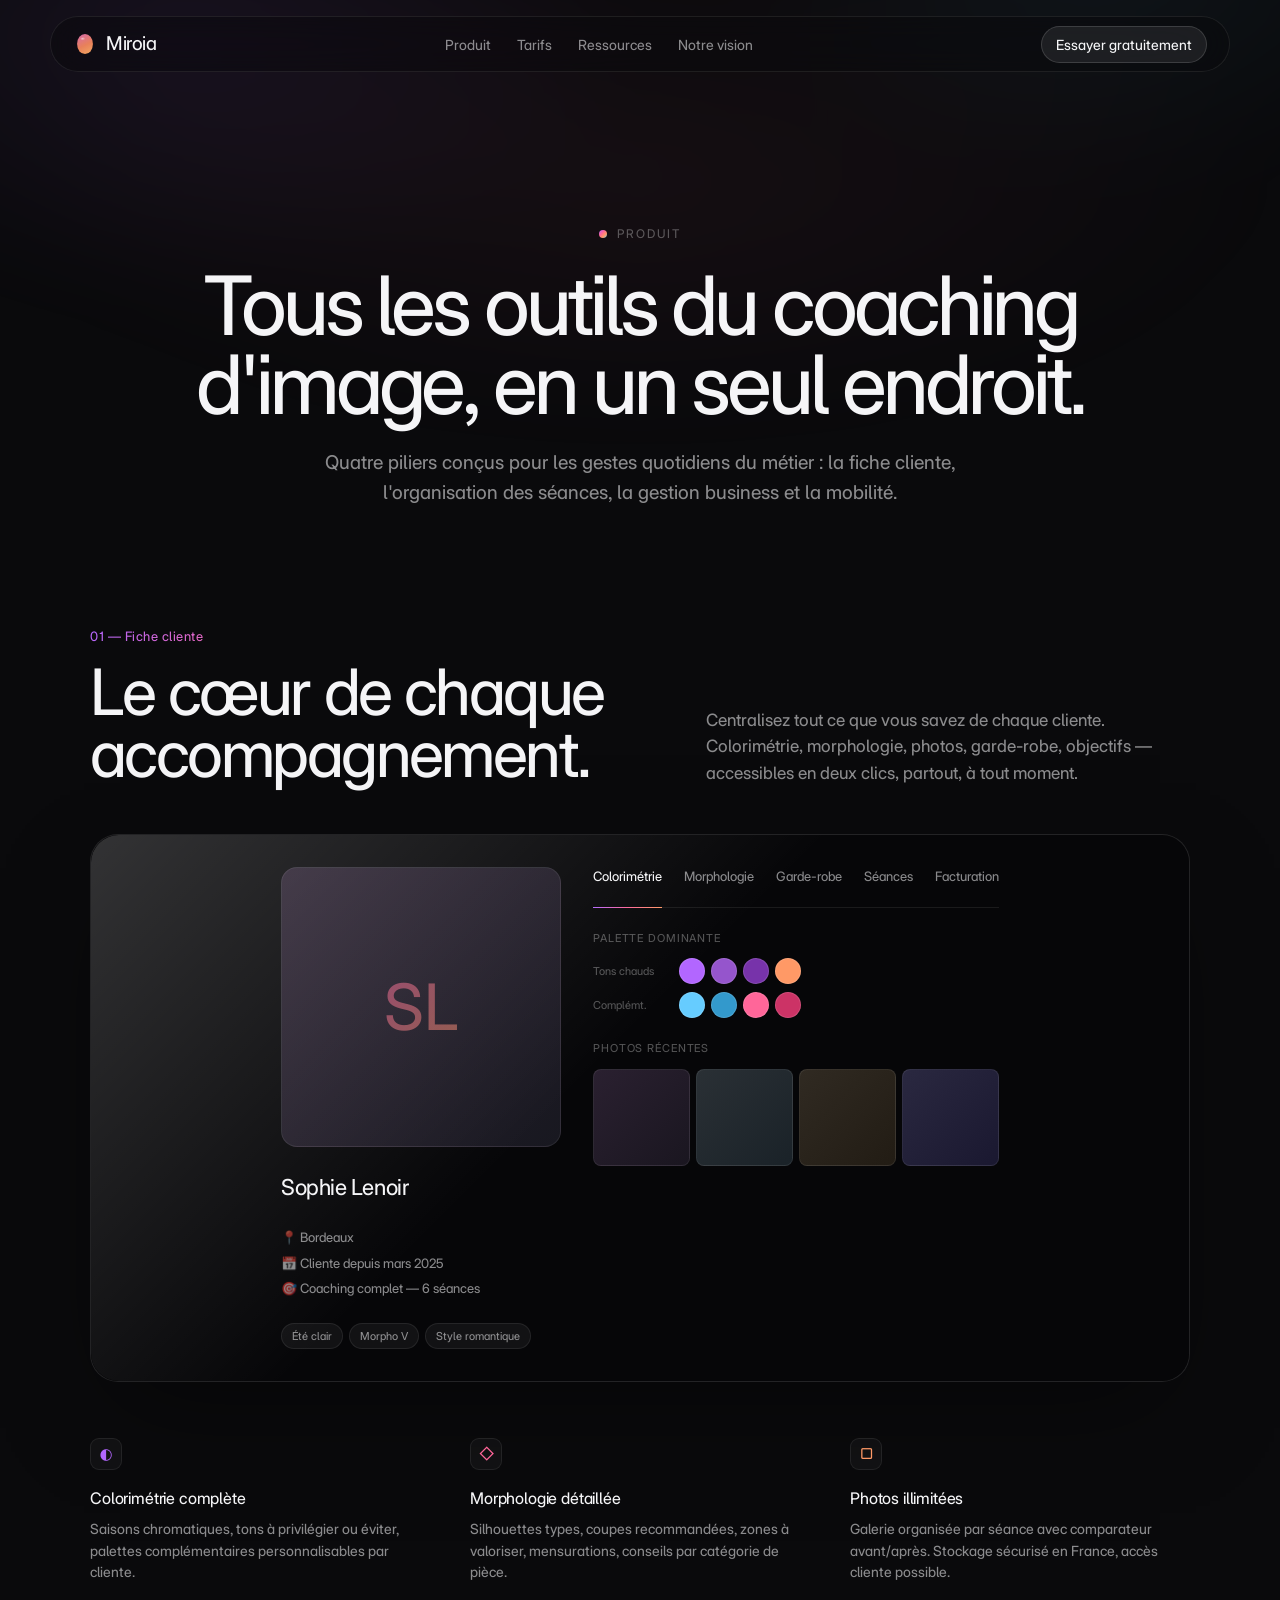
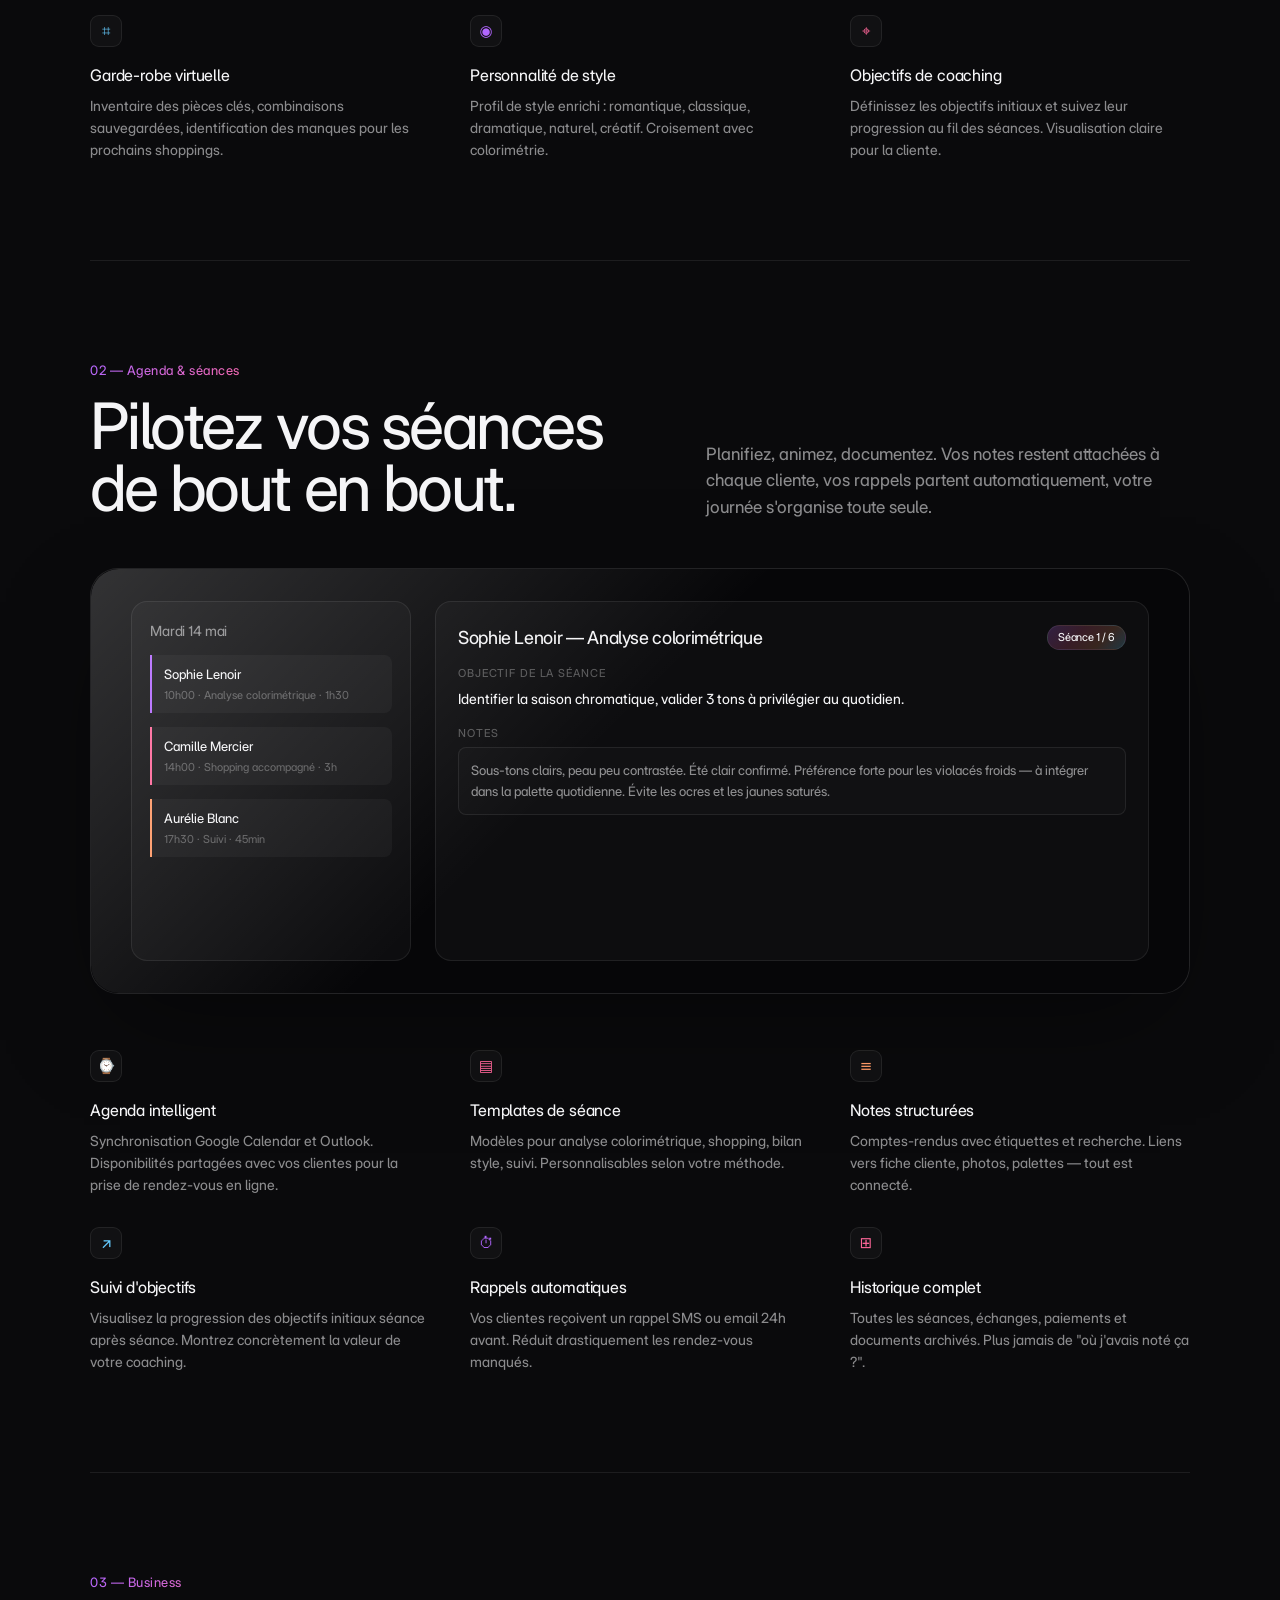
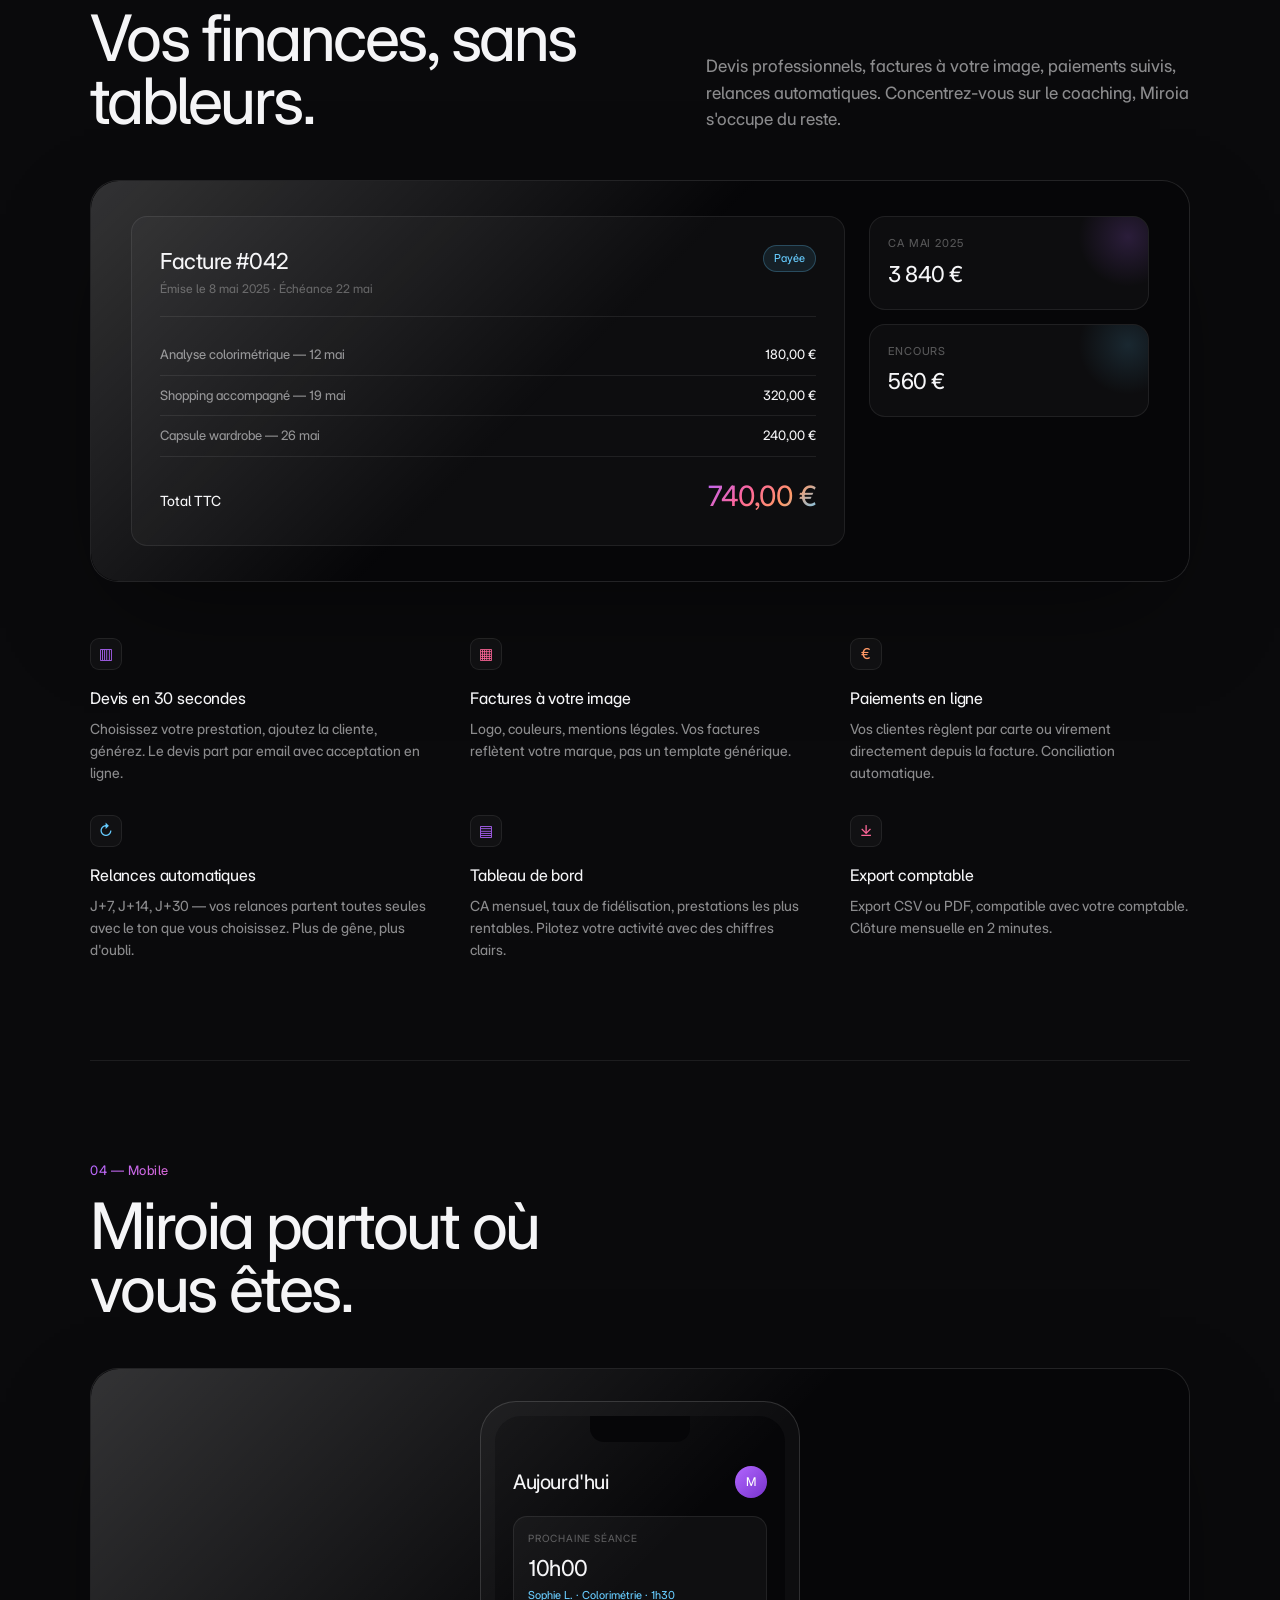
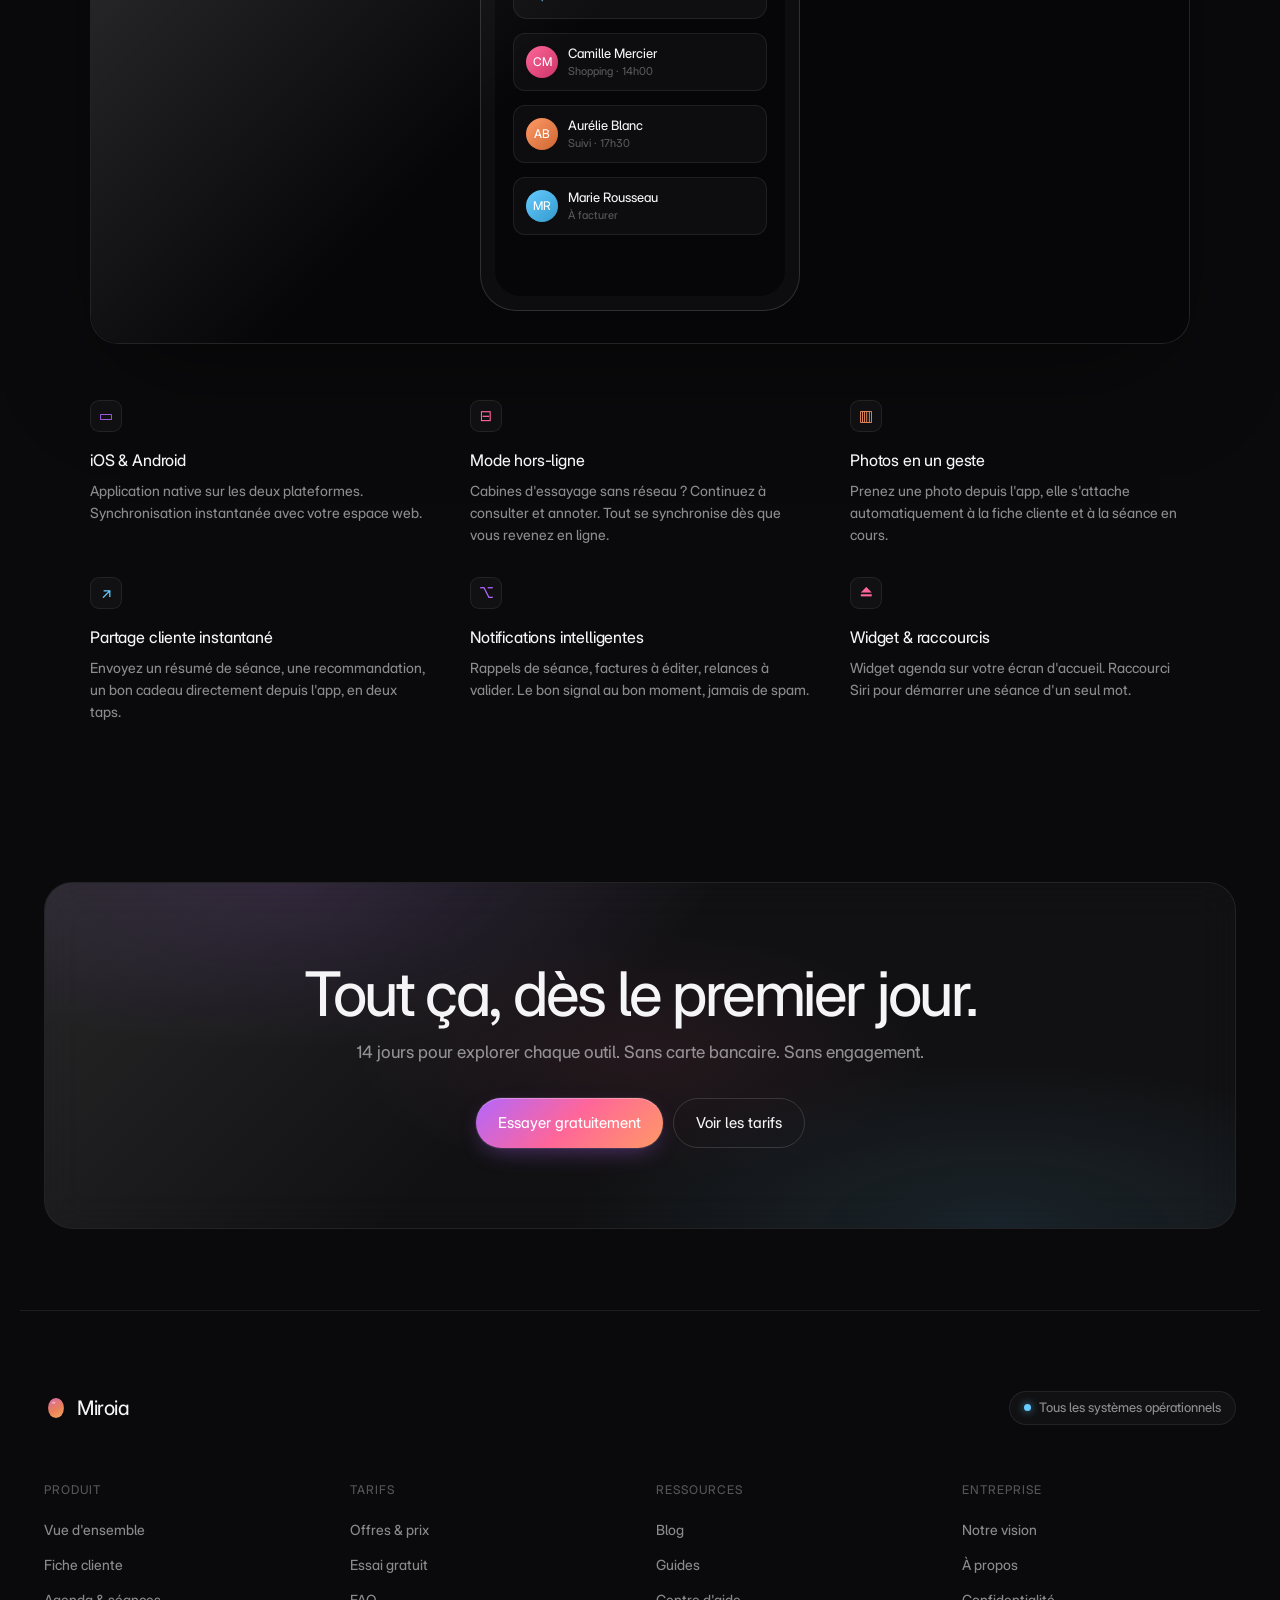
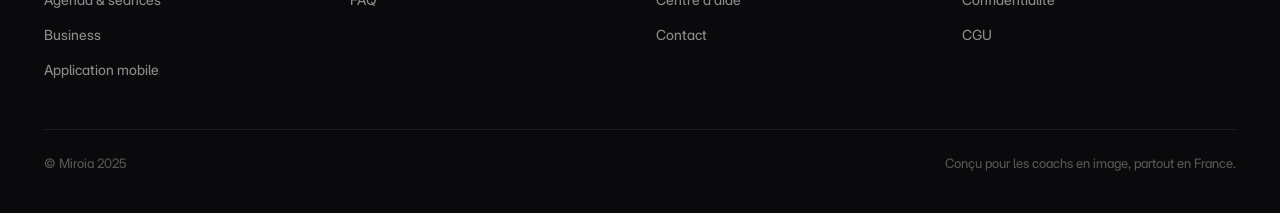
==== produit.html @ 301aaf07 "Add files via upload" ====
<!DOCTYPE html>
<html lang="fr">
<head>
  <meta charset="UTF-8" />
  <link rel="icon" type="image/svg+xml" href="favicon.svg">
  <link rel="apple-touch-icon" href="favicon.svg">
  <meta name="viewport" content="width=device-width, initial-scale=1.0" />
  <title>Produit — Miroia</title>
  <meta name="description" content="Tous les outils du coaching d'image, en un seul endroit. Fiches clientes, agenda, facturation, application mobile : la suite complète Miroia." />
  <link rel="preconnect" href="https://fonts.googleapis.com">
  <link rel="preconnect" href="https://fonts.gstatic.com" crossorigin>
  <link rel="stylesheet" href="https://rsms.me/inter/inter.css">
  <link href="https://fonts.googleapis.com/css2?family=Inter:ital,opsz,wght@0,14..32,400..700;1,14..32,400..600&display=swap" rel="stylesheet">
  <link rel="stylesheet" href="styles.css" />
</head>
<body>

  <!-- ============ NAVIGATION ============ -->
  <nav class="nav">
    <div class="nav__wrapper">
  <a class="nav__logo" href="/" aria-label="Miroia">
    <div class="miroia-icon">
      <svg viewBox="0 0 100 100" xmlns="http://www.w3.org/2000/svg" aria-hidden="true">
        <defs>
          <linearGradient id="miroia-g" x1="30%" y1="0%" x2="70%" y2="100%">
            <stop offset="0%" stop-color="#D96EA0"/>
            <stop offset="55%" stop-color="#E8805A"/>
            <stop offset="100%" stop-color="#F0A060"/>
          </linearGradient>
          <radialGradient id="miroia-gloss" cx="40%" cy="28%" r="38%">
            <stop offset="0%" stop-color="rgba(255,255,255,0.55)"/>
            <stop offset="100%" stop-color="rgba(255,255,255,0)"/>
          </radialGradient>
        </defs>
        <ellipse cx="50" cy="50" rx="33" ry="42" fill="url(#miroia-g)"/>
        <ellipse cx="43" cy="32" rx="14" ry="10" fill="url(#miroia-gloss)"/>
      </svg>
    </div>

  Miroia
  </a>
      <div class="nav__links">
        <a href="produit.html">Produit</a>
        <a href="tarifs.html">Tarifs</a>
        <a href="ressources.html">Ressources</a>
        <a href="index.html#manifest">Notre vision</a>
      </div>
      <a class="nav__cta" href="#cta">Essayer gratuitement</a>
      <button class="nav__burger" aria-label="Ouvrir le menu" aria-expanded="false">
        <span></span><span></span><span></span>
      </button>
    </div>
  </nav>

  <!-- Mobile nav overlay -->
  <div class="nav__mobile" aria-hidden="true">
    <a class="nav__mobile__link" href="produit.html">Produit</a>
    <a class="nav__mobile__link" href="tarifs.html">Tarifs</a>
    <a class="nav__mobile__link" href="ressources.html">Ressources</a>
    <a class="nav__mobile__link" href="index.html#manifest">Notre vision</a>
    <div class="nav__mobile__sep"></div>
    <a class="nav__mobile__cta btn btn--prism" href="#cta">Essayer gratuitement</a>
  </div>

  <div class="page">

    <!-- ============ PAGE HERO ============ -->
    <header class="page-hero">
      <div class="page-hero__eyebrow">Produit</div>
      <h1 class="page-hero__title" data-reveal-words>Tous les outils du coaching d'image, <em>en un seul endroit</em>.</h1>
      <p class="page-hero__sub" data-reveal>
        Quatre piliers conçus pour les gestes quotidiens du métier : la fiche cliente, l'organisation des séances, la gestion business et la mobilité.
      </p>
    </header>

    <!-- ============ PRODUCT SECTIONS ============ -->
    <section class="product">

      <!-- 1. Fiche cliente -->
      <article class="product-section" id="fiche">
        <header class="product-section__head">
          <div>
            <span class="product-section__eyebrow">01 — Fiche cliente</span>
            <h2 class="product-section__title" data-reveal-words>Le cœur de chaque accompagnement.</h2>
          </div>
          <p class="product-section__sub" data-reveal>
            Centralisez tout ce que vous savez de chaque cliente. Colorimétrie, morphologie, photos, garde-robe, objectifs — accessibles en deux clics, partout, à tout moment.
          </p>
        </header>

        <div class="product-section__visual" data-reveal="scale">
          <div class="product-section__visual-inner">
            <div class="spotlight__panel" style="padding:0;background:transparent;min-height:auto;width:100%;">
              <div class="fc-aside">
                <div class="fc-photo"></div>
                <div class="fc-name">Sophie Lenoir</div>
                <div class="fc-meta">
                  <span>📍 Bordeaux</span>
                  <span>📅 Cliente depuis mars 2025</span>
                  <span>🎯 Coaching complet — 6 séances</span>
                </div>
                <div class="fc-tags">
                  <span class="fc-tag">Été clair</span>
                  <span class="fc-tag">Morpho V</span>
                  <span class="fc-tag">Style romantique</span>
                </div>
              </div>
              <div class="fc-main">
                <div class="fc-tabs">
                  <span class="fc-tab active">Colorimétrie</span>
                  <span class="fc-tab">Morphologie</span>
                  <span class="fc-tab">Garde-robe</span>
                  <span class="fc-tab">Séances</span>
                  <span class="fc-tab">Facturation</span>
                </div>
                <div class="fc-block">
                  <div class="fc-block-title">Palette dominante</div>
                  <div class="fc-palette-grid">
                    <div class="fc-palette-row">
                      <span class="fc-palette-label">Tons chauds</span>
                      <div class="fc-palette-swatch" style="background:#b266ff;"></div>
                      <div class="fc-palette-swatch" style="background:#9555cc;"></div>
                      <div class="fc-palette-swatch" style="background:#7733aa;"></div>
                      <div class="fc-palette-swatch" style="background:#ff9966;"></div>
                    </div>
                    <div class="fc-palette-row">
                      <span class="fc-palette-label">Complémt.</span>
                      <div class="fc-palette-swatch" style="background:#66ccff;"></div>
                      <div class="fc-palette-swatch" style="background:#3399cc;"></div>
                      <div class="fc-palette-swatch" style="background:#ff6699;"></div>
                      <div class="fc-palette-swatch" style="background:#cc3366;"></div>
                    </div>
                  </div>
                </div>
                <div class="fc-block">
                  <div class="fc-block-title">Photos récentes</div>
                  <div class="fc-photos">
                    <div class="fc-photo-thumb"></div>
                    <div class="fc-photo-thumb"></div>
                    <div class="fc-photo-thumb"></div>
                    <div class="fc-photo-thumb"></div>
                  </div>
                </div>
              </div>
            </div>
          </div>
        </div>

        <div class="product-section__features" data-reveal-children>
          <div class="product-section__feature">
            <div class="product-section__feature-icon violet">◐</div>
            <h6>Colorimétrie complète</h6>
            <p>Saisons chromatiques, tons à privilégier ou éviter, palettes complémentaires personnalisables par cliente.</p>
          </div>
          <div class="product-section__feature">
            <div class="product-section__feature-icon pink">◇</div>
            <h6>Morphologie détaillée</h6>
            <p>Silhouettes types, coupes recommandées, zones à valoriser, mensurations, conseils par catégorie de pièce.</p>
          </div>
          <div class="product-section__feature">
            <div class="product-section__feature-icon peach">▢</div>
            <h6>Photos illimitées</h6>
            <p>Galerie organisée par séance avec comparateur avant/après. Stockage sécurisé en France, accès cliente possible.</p>
          </div>
          <div class="product-section__feature">
            <div class="product-section__feature-icon cyan">⌗</div>
            <h6>Garde-robe virtuelle</h6>
            <p>Inventaire des pièces clés, combinaisons sauvegardées, identification des manques pour les prochains shoppings.</p>
          </div>
          <div class="product-section__feature">
            <div class="product-section__feature-icon violet">◉</div>
            <h6>Personnalité de style</h6>
            <p>Profil de style enrichi : romantique, classique, dramatique, naturel, créatif. Croisement avec colorimétrie.</p>
          </div>
          <div class="product-section__feature">
            <div class="product-section__feature-icon pink">⌖</div>
            <h6>Objectifs de coaching</h6>
            <p>Définissez les objectifs initiaux et suivez leur progression au fil des séances. Visualisation claire pour la cliente.</p>
          </div>
        </div>
      </article>

      <!-- 2. Agenda & séances -->
      <article class="product-section" id="agenda">
        <header class="product-section__head">
          <div>
            <span class="product-section__eyebrow">02 — Agenda &amp; séances</span>
            <h2 class="product-section__title" data-reveal-words>Pilotez vos séances de bout en bout.</h2>
          </div>
          <p class="product-section__sub" data-reveal>
            Planifiez, animez, documentez. Vos notes restent attachées à chaque cliente, vos rappels partent automatiquement, votre journée s'organise toute seule.
          </p>
        </header>

        <div class="product-section__visual" data-reveal="scale">
          <div class="product-section__visual-inner">
            <div class="pv-agenda">
              <div class="pv-agenda__sidebar">
                <div class="pv-agenda__day">Mardi 14 mai</div>
                <div class="pv-agenda__event pv-agenda__event--violet">
                  <div class="pv-agenda__event-title">Sophie Lenoir</div>
                  <div class="pv-agenda__event-time">10h00 · Analyse colorimétrique · 1h30</div>
                </div>
                <div class="pv-agenda__event pv-agenda__event--pink">
                  <div class="pv-agenda__event-title">Camille Mercier</div>
                  <div class="pv-agenda__event-time">14h00 · Shopping accompagné · 3h</div>
                </div>
                <div class="pv-agenda__event pv-agenda__event--peach">
                  <div class="pv-agenda__event-title">Aurélie Blanc</div>
                  <div class="pv-agenda__event-time">17h30 · Suivi · 45min</div>
                </div>
              </div>
              <div class="pv-agenda__main">
                <div class="pv-agenda__main-title">
                  Sophie Lenoir — Analyse colorimétrique
                  <span class="pv-agenda__main-pill">Séance 1 / 6</span>
                </div>
                <div class="pv-agenda__objective">
                  <div class="pv-agenda__objective-label">Objectif de la séance</div>
                  <div style="font-size:14px;color:var(--color-text);">Identifier la saison chromatique, valider 3 tons à privilégier au quotidien.</div>
                </div>
                <div class="pv-agenda__objective">
                  <div class="pv-agenda__objective-label">Notes</div>
                  <div class="pv-agenda__notes">
                    Sous-tons clairs, peau peu contrastée. Été clair confirmé. Préférence forte pour les violacés froids — à intégrer dans la palette quotidienne. Évite les ocres et les jaunes saturés.
                  </div>
                </div>
              </div>
            </div>
          </div>
        </div>

        <div class="product-section__features" data-reveal-children>
          <div class="product-section__feature">
            <div class="product-section__feature-icon violet">⌚</div>
            <h6>Agenda intelligent</h6>
            <p>Synchronisation Google Calendar et Outlook. Disponibilités partagées avec vos clientes pour la prise de rendez-vous en ligne.</p>
          </div>
          <div class="product-section__feature">
            <div class="product-section__feature-icon pink">▤</div>
            <h6>Templates de séance</h6>
            <p>Modèles pour analyse colorimétrique, shopping, bilan style, suivi. Personnalisables selon votre méthode.</p>
          </div>
          <div class="product-section__feature">
            <div class="product-section__feature-icon peach">≡</div>
            <h6>Notes structurées</h6>
            <p>Comptes-rendus avec étiquettes et recherche. Liens vers fiche cliente, photos, palettes — tout est connecté.</p>
          </div>
          <div class="product-section__feature">
            <div class="product-section__feature-icon cyan">↗</div>
            <h6>Suivi d'objectifs</h6>
            <p>Visualisez la progression des objectifs initiaux séance après séance. Montrez concrètement la valeur de votre coaching.</p>
          </div>
          <div class="product-section__feature">
            <div class="product-section__feature-icon violet">⏱</div>
            <h6>Rappels automatiques</h6>
            <p>Vos clientes reçoivent un rappel SMS ou email 24h avant. Réduit drastiquement les rendez-vous manqués.</p>
          </div>
          <div class="product-section__feature">
            <div class="product-section__feature-icon pink">⊞</div>
            <h6>Historique complet</h6>
            <p>Toutes les séances, échanges, paiements et documents archivés. Plus jamais de "où j'avais noté ça ?".</p>
          </div>
        </div>
      </article>

      <!-- 3. Business -->
      <article class="product-section" id="business">
        <header class="product-section__head">
          <div>
            <span class="product-section__eyebrow">03 — Business</span>
            <h2 class="product-section__title" data-reveal-words>Vos finances, sans tableurs.</h2>
          </div>
          <p class="product-section__sub" data-reveal>
            Devis professionnels, factures à votre image, paiements suivis, relances automatiques. Concentrez-vous sur le coaching, Miroia s'occupe du reste.
          </p>
        </header>

        <div class="product-section__visual" data-reveal="scale">
          <div class="product-section__visual-inner">
            <div class="pv-invoice">
              <div class="pv-invoice__main">
                <div class="pv-invoice__head">
                  <div>
                    <div class="pv-invoice__num">Facture #042</div>
                    <div class="pv-invoice__date">Émise le 8 mai 2025 · Échéance 22 mai</div>
                  </div>
                  <span class="pv-invoice__pill">Payée</span>
                </div>
                <div class="pv-invoice__row">
                  <span>Analyse colorimétrique — 12 mai</span>
                  <span>180,00 €</span>
                </div>
                <div class="pv-invoice__row">
                  <span>Shopping accompagné — 19 mai</span>
                  <span>320,00 €</span>
                </div>
                <div class="pv-invoice__row">
                  <span>Capsule wardrobe — 26 mai</span>
                  <span>240,00 €</span>
                </div>
                <div class="pv-invoice__total">
                  <span class="pv-invoice__total-label">Total TTC</span>
                  <span class="pv-invoice__total-amount">740,00 €</span>
                </div>
              </div>
              <div class="pv-invoice__side">
                <div class="pv-invoice__metric">
                  <div class="pv-invoice__metric-label">CA mai 2025</div>
                  <div class="pv-invoice__metric-value">3 840 €</div>
                </div>
                <div class="pv-invoice__metric">
                  <div class="pv-invoice__metric-label">Encours</div>
                  <div class="pv-invoice__metric-value">560 €</div>
                </div>
              </div>
            </div>
          </div>
        </div>

        <div class="product-section__features" data-reveal-children>
          <div class="product-section__feature">
            <div class="product-section__feature-icon violet">▥</div>
            <h6>Devis en 30 secondes</h6>
            <p>Choisissez votre prestation, ajoutez la cliente, générez. Le devis part par email avec acceptation en ligne.</p>
          </div>
          <div class="product-section__feature">
            <div class="product-section__feature-icon pink">▦</div>
            <h6>Factures à votre image</h6>
            <p>Logo, couleurs, mentions légales. Vos factures reflètent votre marque, pas un template générique.</p>
          </div>
          <div class="product-section__feature">
            <div class="product-section__feature-icon peach">€</div>
            <h6>Paiements en ligne</h6>
            <p>Vos clientes règlent par carte ou virement directement depuis la facture. Conciliation automatique.</p>
          </div>
          <div class="product-section__feature">
            <div class="product-section__feature-icon cyan">↻</div>
            <h6>Relances automatiques</h6>
            <p>J+7, J+14, J+30 — vos relances partent toutes seules avec le ton que vous choisissez. Plus de gêne, plus d'oubli.</p>
          </div>
          <div class="product-section__feature">
            <div class="product-section__feature-icon violet">▤</div>
            <h6>Tableau de bord</h6>
            <p>CA mensuel, taux de fidélisation, prestations les plus rentables. Pilotez votre activité avec des chiffres clairs.</p>
          </div>
          <div class="product-section__feature">
            <div class="product-section__feature-icon pink">⤓</div>
            <h6>Export comptable</h6>
            <p>Export CSV ou PDF, compatible avec votre comptable. Clôture mensuelle en 2 minutes.</p>
          </div>
        </div>
      </article>

      <!-- 4. Mobile & communication -->
      <article class="product-section" id="mobile">
        <header class="product-section__head">
          <div>
            <span class="product-section__eyebrow">04 — Mobile</span>
            <h2 class="product-section__title" data-reveal-words>Miroia partout où vous êtes.</h2>
          </div>
          <p class="product-section__sub" data-reveal>
            Pendant un shopping, dans le métro, chez une cliente. L'application iOS et Android vous donne accès à tout, en lecture comme en écriture, hors-ligne quand il faut.
          </p>
        </header>

        <div class="product-section__visual" data-reveal="scale">
          <div class="product-section__visual-inner">
            <div class="pv-mobile">
              <div class="pv-mobile__notch"></div>
              <div class="pv-mobile__screen">
                <div class="pv-mobile__header">
                  <div class="pv-mobile__title">Aujourd'hui</div>
                  <div class="pv-mobile__avatar">M</div>
                </div>
                <div class="pv-mobile__card">
                  <div class="pv-mobile__card-label">Prochaine séance</div>
                  <div class="pv-mobile__card-value">10h00</div>
                  <div class="pv-mobile__card-sub">Sophie L. · Colorimétrie · 1h30</div>
                </div>
                <div class="pv-mobile__row">
                  <div class="pv-mobile__row-avatar" style="background:linear-gradient(135deg,#ff6699,#cc3366);">CM</div>
                  <div class="pv-mobile__row-info">
                    <div class="pv-mobile__row-name">Camille Mercier</div>
                    <div class="pv-mobile__row-meta">Shopping · 14h00</div>
                  </div>
                </div>
                <div class="pv-mobile__row">
                  <div class="pv-mobile__row-avatar" style="background:linear-gradient(135deg,#ff9966,#cc6633);">AB</div>
                  <div class="pv-mobile__row-info">
                    <div class="pv-mobile__row-name">Aurélie Blanc</div>
                    <div class="pv-mobile__row-meta">Suivi · 17h30</div>
                  </div>
                </div>
                <div class="pv-mobile__row">
                  <div class="pv-mobile__row-avatar" style="background:linear-gradient(135deg,#66ccff,#3399cc);">MR</div>
                  <div class="pv-mobile__row-info">
                    <div class="pv-mobile__row-name">Marie Rousseau</div>
                    <div class="pv-mobile__row-meta">À facturer</div>
                  </div>
                </div>
              </div>
            </div>
          </div>
        </div>

        <div class="product-section__features" data-reveal-children>
          <div class="product-section__feature">
            <div class="product-section__feature-icon violet">▭</div>
            <h6>iOS &amp; Android</h6>
            <p>Application native sur les deux plateformes. Synchronisation instantanée avec votre espace web.</p>
          </div>
          <div class="product-section__feature">
            <div class="product-section__feature-icon pink">⊟</div>
            <h6>Mode hors-ligne</h6>
            <p>Cabines d'essayage sans réseau ? Continuez à consulter et annoter. Tout se synchronise dès que vous revenez en ligne.</p>
          </div>
          <div class="product-section__feature">
            <div class="product-section__feature-icon peach">▥</div>
            <h6>Photos en un geste</h6>
            <p>Prenez une photo depuis l'app, elle s'attache automatiquement à la fiche cliente et à la séance en cours.</p>
          </div>
          <div class="product-section__feature">
            <div class="product-section__feature-icon cyan">↗</div>
            <h6>Partage cliente instantané</h6>
            <p>Envoyez un résumé de séance, une recommandation, un bon cadeau directement depuis l'app, en deux taps.</p>
          </div>
          <div class="product-section__feature">
            <div class="product-section__feature-icon violet">⌥</div>
            <h6>Notifications intelligentes</h6>
            <p>Rappels de séance, factures à éditer, relances à valider. Le bon signal au bon moment, jamais de spam.</p>
          </div>
          <div class="product-section__feature">
            <div class="product-section__feature-icon pink">⏏</div>
            <h6>Widget &amp; raccourcis</h6>
            <p>Widget agenda sur votre écran d'accueil. Raccourci Siri pour démarrer une séance d'un seul mot.</p>
          </div>
        </div>
      </article>

    </section>

    <!-- ============ CTA ============ -->
    <section class="cta" id="cta" style="margin-top:60px;">
      <div class="cta__inner">
        <h2 class="cta__title" data-reveal-words>Tout ça, dès le premier jour.</h2>
        <p class="cta__sub" data-reveal>14 jours pour explorer chaque outil. Sans carte bancaire. Sans engagement.</p>
        <div class="cta__buttons" data-reveal>
          <a class="btn btn--prism" data-magnetic="0.3" href="#">Essayer gratuitement</a>
          <a class="btn btn--ghost" href="tarifs.html">Voir les tarifs</a>
        </div>
      </div>
    </section>

    <!-- ============ FOOTER ============ -->
    <footer class="footer">
<div class="footer__top">
  <a href="/" class="footer__logo">
    <div class="miroia-icon">          <!-- ← remplace le span -->
      <svg viewBox="0 0 100 100" xmlns="http://www.w3.org/2000/svg" aria-hidden="true">
        <defs>
          <linearGradient id="miroia-g-footer" x1="30%" y1="0%" x2="70%" y2="100%">
            <stop offset="0%" stop-color="#D96EA0"/>
            <stop offset="55%" stop-color="#E8805A"/>
            <stop offset="100%" stop-color="#F0A060"/>
          </linearGradient>
          <radialGradient id="miroia-gloss-footer" cx="40%" cy="28%" r="38%">
            <stop offset="0%" stop-color="rgba(255,255,255,0.55)"/>
            <stop offset="100%" stop-color="rgba(255,255,255,0)"/>
          </radialGradient>
        </defs>
        <ellipse cx="50" cy="50" rx="33" ry="42" fill="url(#miroia-g-footer)"/>
        <ellipse cx="43" cy="32" rx="14" ry="10" fill="url(#miroia-gloss-footer)"/>
      </svg>
    </div>                             <!-- ← fin du remplacement -->
    Miroia
  </a>
  <span class="footer__status">
    <span class="footer__status-dot"></span>
    Tous les systèmes opérationnels
  </span>
</div>

      <div class="footer__cols">
        <div class="footer__col">
          <h4>Produit</h4>
          <ul>
            <li><a href="produit.html">Vue d'ensemble</a></li>
            <li><a href="#fiche">Fiche cliente</a></li>
            <li><a href="#agenda">Agenda &amp; séances</a></li>
            <li><a href="#business">Business</a></li>
            <li><a href="#mobile">Application mobile</a></li>
          </ul>
        </div>
        <div class="footer__col">
          <h4>Tarifs</h4>
          <ul>
            <li><a href="tarifs.html">Offres &amp; prix</a></li>
            <li><a href="#cta">Essai gratuit</a></li>
            <li><a href="tarifs.html#faq">FAQ</a></li>
          </ul>
        </div>
        <div class="footer__col">
          <h4>Ressources</h4>
          <ul>
            <li><a href="ressources.html">Blog</a></li>
            <li><a href="ressources.html">Guides</a></li>
            <li><a href="ressources.html">Centre d'aide</a></li>
            <li><a href="#">Contact</a></li>
          </ul>
        </div>
        <div class="footer__col">
          <h4>Entreprise</h4>
          <ul>
            <li><a href="index.html#manifest">Notre vision</a></li>
            <li><a href="#">À propos</a></li>
            <li><a href="#">Confidentialité</a></li>
            <li><a href="#">CGU</a></li>
          </ul>
        </div>
      </div>

      <div class="footer__bottom">
        <p>© Miroia 2025</p>
        <p>Conçu pour les coachs en image, partout en France.</p>
      </div>
    </footer>

  </div><!-- .page -->


  <script src="animations.js"></script>

  <script>
  // ============ PRODUCT VISUALS — SCALE TO FIT MOBILE ============
  (() => {
    // [el selector inside visual-inner, natural width]
    const TARGETS = [
      ['.spotlight__panel', 700],  // 01 — Fiche cliente
      ['.pv-agenda',        660],  // 02 — Agenda
      ['.pv-invoice',       660],  // 03 — Business / Factures
      // 04 — Mobile (pv-mobile) is already a phone mockup, skip
    ];

    TARGETS.forEach(([sel, naturalW]) => {
      const el = document.querySelector(sel);
      if (!el) return;
      const container = el.closest('.product-section__visual-inner');
      if (!container) return;

      function apply() {
        if (window.innerWidth > 740) {
          el.style.width = ''; el.style.transform = '';
          container.style.height = '';
          return;
        }
        el.style.transform = 'none';
        el.style.width = naturalW + 'px';
        const h = el.offsetHeight;
        const s = container.offsetWidth / naturalW;
        el.style.transformOrigin = 'top left';
        el.style.transform = `scale(${s})`;
        container.style.height = Math.round(h * s) + 'px';
      }

      apply();
      window.addEventListener('resize', apply, { passive: true });
    });
  })();
  </script>
</html>
---- styles.css ----
/* ============================================
   1. TOKENS — Liquid Glass system
   ============================================ */
:root {
  /* Surfaces */
  --color-bg: #0a0a0c;
  --color-bg-deep: #060608;
  --color-surface: rgba(255, 255, 255, 0.03);
  --color-surface-raised: rgba(255, 255, 255, 0.06);
  --color-surface-strong: rgba(255, 255, 255, 0.09);
  --color-text: #f5f5f7;
  --color-text-muted: rgba(245, 245, 247, 0.55);
  --color-text-subtle: rgba(245, 245, 247, 0.32);
  --color-border: rgba(255, 255, 255, 0.08);
  --color-border-strong: rgba(255, 255, 255, 0.14);

  /* Liquid Glass — multicolor accents */
  --c-violet: #b266ff;
  --c-pink:   #ff6699;
  --c-peach:  #ff9966;
  --c-cyan:   #66ccff;
  --gradient-prism: linear-gradient(135deg, #b266ff 0%, #ff6699 38%, #ff9966 68%, #66ccff 100%);
  --gradient-prism-soft: linear-gradient(135deg, rgba(178,102,255,0.22) 0%, rgba(255,102,153,0.18) 38%, rgba(255,153,102,0.18) 68%, rgba(102,204,255,0.22) 100%);
  --gradient-shine: linear-gradient(135deg, rgba(255,255,255,0.18) 0%, rgba(255,255,255,0) 45%);

  /* Layout */
  --max-width: 1240px;

  /* Radii */
  --radius-sm: 6px;
  --radius-md: 10px;
  --radius-lg: 16px;
  --radius-xl: 22px;
  --radius-2xl: 28px;

  /* Typography */
  --font-display: "GT Walsheim Medium", "Inter Variable", "Inter", system-ui, sans-serif;
  --font-body: "Inter Variable", "Inter", system-ui, sans-serif;

  /* Easing */
  --ease-spring: cubic-bezier(0.22, 1, 0.36, 1);
  --ease-glide:  cubic-bezier(0.16, 1, 0.3, 1);
}

/* ============================================
   2. RESET
   ============================================ */
*, *::before, *::after { box-sizing: border-box; }
html, body { margin: 0; padding: 0; }
h1, h2, h3, h4, h5, h6, p, figure, ul, ol { margin: 0; padding: 0; }
ul, ol { list-style: none; }
a { color: inherit; text-decoration: none; }
button { background: none; border: 0; padding: 0; cursor: pointer; color: inherit; font: inherit; }
img { display: block; max-width: 100%; height: auto; }

body {
  background: var(--color-bg);
  color: var(--color-text);
  font-family: var(--font-body);
  font-size: 16px;
  line-height: 1.5;
  font-feature-settings: "ss07" on, "cv05" on, "ss03" on, "cv11" on, "cv01" on, "cv09" on;
  font-variation-settings: "opsz" 30, "wght" 450;
  -webkit-font-smoothing: antialiased;
  overflow-x: hidden;
}

/* Ambient prism backlight */
body::before {
  content: '';
  position: fixed;
  inset: -20% -10% auto -10%;
  height: 80vh;
  background:
    radial-gradient(ellipse 50% 60% at 20% 30%, rgba(178,102,255,0.08), transparent 60%),
    radial-gradient(ellipse 40% 50% at 80% 20%, rgba(102,204,255,0.06), transparent 60%),
    radial-gradient(ellipse 60% 50% at 50% 50%, rgba(255,102,153,0.05), transparent 70%);
  filter: blur(40px);
  pointer-events: none;
  z-index: 0;
}

/* ============================================
   3. LAYOUT
   ============================================ */
.page {
  width: 100%;
  max-width: var(--max-width);
  margin: 0 auto;
  padding-top: 80px;
  position: relative;
  z-index: 1;
}

/* ============================================
   4. NAV — Liquid glass pill
   ============================================ */
.nav {
  position: fixed;
  top: 16px; left: 50%;
  transform: translateX(-50%);
  z-index: 100;
  height: 56px;
  width: calc(100% - 32px);
  max-width: 1180px;
  background: rgba(10, 10, 12, 0.6);
  backdrop-filter: blur(24px) saturate(180%);
  -webkit-backdrop-filter: blur(24px) saturate(180%);
  border: 1px solid var(--color-border);
  border-radius: 999px;
  display: flex;
  align-items: center;
  padding: 0 22px;
}
.nav__wrapper {
  width: 100%;
  display: flex;
  align-items: center;
  justify-content: space-between;
}
.nav__logo {
  display: flex;
  align-items: center;
  gap: 9px;
  font-family: var(--font-display);
  font-size: 19px;
  font-weight: 500;
  letter-spacing: -0.02em;
}
.miroia-icon {
  width: 24px;
  height: 24px;
  overflow: hidden;
  flex-shrink: 0;
  position: relative;
  animation: miroia-enter 0.7s cubic-bezier(0.34, 1.56, 0.64, 1) both;
}

.miroia-icon svg {
  width: 100%;
  height: 100%;
  display: block;
}

.miroia-icon::after {
  content: '';
  position: absolute;
  inset: 0;
  background: linear-gradient(
    110deg,
    transparent 30%,
    rgba(255, 255, 255, 0.35) 50%,
    transparent 70%
  );
  animation: miroia-shimmer 0.8s 0.55s ease-out both;
}

@keyframes miroia-enter {
  0%   { opacity: 0; transform: scale(0.6) translateY(6px); }
  100% { opacity: 1; transform: scale(1)   translateY(0);   }
}

@keyframes miroia-shimmer {
  0%   { opacity: 0; transform: translateX(-120%) skewX(-15deg); }
  30%  { opacity: 1; }
  100% { opacity: 0; transform: translateX(200%)  skewX(-15deg); }
}
.nav__links {
  display: flex;
  gap: 26px;
  font-size: 14px;
  color: var(--color-text-muted);
}
.nav__links a { transition: color 0.15s ease; }
.nav__links a:hover { color: var(--color-text); }
.nav__cta {
  padding: 7px 14px;
  border-radius: 999px;
  font-size: 14px;
  font-weight: 500;
  background: rgba(255,255,255,0.08);
  border: 1px solid var(--color-border-strong);
  transition: background 0.2s ease;
}
.nav__cta:hover { background: rgba(255,255,255,0.14); }

/* ============================================
   5. BUTTONS
   ============================================ */
.btn {
  display: inline-flex;
  align-items: center;
  justify-content: center;
  gap: 8px;
  padding: 13px 22px;
  border-radius: 999px;
  font-family: var(--font-body);
  font-size: 15px;
  font-weight: 500;
  white-space: nowrap;
  cursor: pointer;
  transition: transform 0.2s var(--ease-spring), filter 0.25s ease, background 0.25s ease;
  position: relative;
  isolation: isolate;
}
.btn:hover { transform: translateY(-1px); }
.btn:active { transform: translateY(0); }

.btn--prism {
  color: #fff;
  background: var(--gradient-prism);
  box-shadow:
    0 1px 0 rgba(255,255,255,0.25) inset,
    0 0 0 1px rgba(255,255,255,0.08),
    0 8px 24px -8px rgba(178,102,255,0.45);
}
.btn--prism:hover { filter: brightness(1.08) saturate(1.1); }

.btn--glass {
  color: var(--color-text);
  background: rgba(255,255,255,0.05);
  backdrop-filter: blur(20px);
  border: 1px solid var(--color-border-strong);
}
.btn--glass:hover { background: rgba(255,255,255,0.10); }

.btn--ghost {
  color: var(--color-text);
  background: transparent;
  border: 1px solid var(--color-border-strong);
}
.btn--ghost:hover { border-color: rgba(255,255,255,0.25); background: rgba(255,255,255,0.03); }

/* ============================================
   6. HERO — Linear-inspired
   ============================================ */
.hero {
  width: 100%;
  padding: 100px 24px 64px;
  display: flex;
  flex-direction: column;
}
.hero__top {
  display: grid;
  grid-template-columns: 1fr auto;
  gap: 40px;
  align-items: end;
  margin-bottom: 28px;
}
.hero__title {
  font-family: var(--font-display);
  font-weight: 500;
  font-size: clamp(56px, 7.4vw, 104px);
  line-height: 0.96;
  letter-spacing: -0.05em;
  color: var(--color-text);
  max-width: 14ch;
}
.hero__title .word {
  display: inline-block;
  opacity: 0;
  transform: translateY(0.45em);
  animation: revealWord 0.9s var(--ease-glide) forwards;
}
.hero__pill {
  display: inline-flex;
  align-items: center;
  gap: 10px;
  padding: 7px 14px 7px 10px;
  background: rgba(255,255,255,0.05);
  backdrop-filter: blur(16px);
  border: 1px solid var(--color-border);
  border-radius: 999px;
  font-size: 13.5px;
  color: var(--color-text-muted);
  white-space: nowrap;
  transition: border-color 0.2s ease, color 0.2s ease;
  align-self: end;
  margin-bottom: 14px;
  opacity: 0;
  animation: fadeUp 0.8s var(--ease-glide) 0.6s forwards;
}
.hero__pill:hover { border-color: var(--color-border-strong); color: var(--color-text); }
.hero__pill-dot {
  width: 8px; height: 8px;
  border-radius: 50%;
  background: var(--gradient-prism);
  flex-shrink: 0;
}
.hero__pill-arrow { color: var(--color-text); margin-left: 4px; }
.hero__sub {
  max-width: 540px;
  font-size: 19px;
  color: var(--color-text-muted);
  margin-bottom: 56px;
  opacity: 0;
  animation: fadeUp 0.9s var(--ease-glide) 0.5s forwards;
}
.hero__visual {
  width: 100%;
  border-radius: var(--radius-2xl);
  overflow: hidden;
  background: var(--color-surface);
  border: 1px solid var(--color-border);
  position: relative;
  opacity: 0;
  transform: translateY(24px) scale(0.985);
  animation: heroVisualIn 1.1s var(--ease-glide) 0.7s forwards;
  box-shadow:
    0 1px 0 rgba(255,255,255,0.06) inset,
    0 30px 80px -30px rgba(0,0,0,0.6);
}
.hero__visual::before {
  content: '';
  position: absolute;
  inset: 0;
  background: var(--gradient-shine);
  pointer-events: none;
  z-index: 1;
  border-radius: inherit;
}

/* CRM mockup — for hero visual */
.crm-mock {
  width: 100%;
  min-height: 540px;
  display: flex;
  background: var(--color-bg-deep);
  position: relative;
  z-index: 0;
}
.crm-mock__sidebar {
  width: 230px;
  flex-shrink: 0;
  border-right: 1px solid var(--color-border);
  padding: 24px 16px;
  display: flex;
  flex-direction: column;
  gap: 5px;
}
.crm-mock__logo {
  font-family: var(--font-display);
  font-size: 18px;
  padding: 8px 12px 20px;
  letter-spacing: -0.02em;
}
.crm-mock__logo span {
  background: var(--gradient-prism);
  -webkit-background-clip: text;
  background-clip: text;
  color: transparent;
}
.crm-nav-item {
  padding: 9px 12px;
  border-radius: var(--radius-md);
  font-size: 13px;
  color: var(--color-text-muted);
  display: flex;
  align-items: center;
  gap: 10px;
}
.crm-nav-item.active {
  background: rgba(255,255,255,0.06);
  color: var(--color-text);
}
.crm-nav-item svg { width: 14px; height: 14px; flex-shrink: 0; opacity: 0.7; }
.crm-nav-item.active svg { opacity: 1; }

.crm-mock__main {
  flex: 1;
  padding: 28px 32px;
  display: flex;
  flex-direction: column;
  gap: 20px;
  overflow: hidden;
}
.crm-main-header {
  display: flex;
  align-items: center;
  justify-content: space-between;
}
.crm-main-header h3 {
  font-family: var(--font-display);
  font-size: 22px;
  font-weight: 500;
  letter-spacing: -0.02em;
}
.crm-pill {
  padding: 5px 12px;
  border-radius: 999px;
  font-size: 12px;
  background: rgba(255,255,255,0.06);
  color: var(--color-text-muted);
  border: 1px solid var(--color-border);
}
.crm-cards {
  display: grid;
  grid-template-columns: repeat(3, 1fr);
  gap: 10px;
}
.crm-stat {
  background: var(--color-surface);
  border: 1px solid var(--color-border);
  border-radius: var(--radius-lg);
  padding: 16px 18px;
  position: relative;
  overflow: hidden;
}
.crm-stat::before {
  content: '';
  position: absolute;
  top: -40px; right: -40px;
  width: 120px; height: 120px;
  pointer-events: none;
}
.crm-stat:nth-child(1)::before { background: radial-gradient(circle, rgba(178,102,255,0.18), transparent 70%); }
.crm-stat:nth-child(2)::before { background: radial-gradient(circle, rgba(255,153,102,0.14), transparent 70%); }
.crm-stat:nth-child(3)::before { background: radial-gradient(circle, rgba(102,204,255,0.14), transparent 70%); }
.crm-stat__label {
  font-size: 11px;
  color: var(--color-text-subtle);
  text-transform: uppercase;
  letter-spacing: 0.08em;
  margin-bottom: 8px;
  position: relative;
}
.crm-stat__value {
  font-family: var(--font-display);
  font-size: 28px;
  font-weight: 500;
  letter-spacing: -0.02em;
  position: relative;
}
.crm-stat__sub {
  font-size: 11px;
  color: rgba(102,204,255,0.85);
  margin-top: 3px;
  position: relative;
}
.crm-clients { display: flex; flex-direction: column; gap: 6px; }
.crm-client-row {
  background: var(--color-surface);
  border: 1px solid var(--color-border);
  border-radius: var(--radius-md);
  padding: 12px 16px;
  display: flex;
  align-items: center;
  gap: 14px;
}
.crm-avatar {
  width: 36px; height: 36px;
  border-radius: 50%;
  flex-shrink: 0;
  display: flex;
  align-items: center;
  justify-content: center;
  font-family: var(--font-display);
  font-size: 14px;
  color: #fff;
}
.crm-avatar--violet { background: linear-gradient(135deg, #b266ff, #7733cc); }
.crm-avatar--pink   { background: linear-gradient(135deg, #ff6699, #cc3366); }
.crm-avatar--peach  { background: linear-gradient(135deg, #ff9966, #cc6633); }
.crm-avatar--cyan   { background: linear-gradient(135deg, #66ccff, #3399cc); }
.crm-client-info { flex: 1; }
.crm-client-name { font-size: 13px; font-weight: 500; margin-bottom: 2px; }
.crm-client-meta { font-size: 11px; color: var(--color-text-subtle); }
.crm-tag {
  padding: 3px 9px;
  border-radius: 999px;
  font-size: 11px;
  border: 1px solid;
}
.crm-tag--active   { background: rgba(102,204,255,0.10); color: #66ccff; border-color: rgba(102,204,255,0.25); }
.crm-tag--pending  { background: rgba(255,153,102,0.10); color: #ff9966; border-color: rgba(255,153,102,0.25); }
.crm-tag--archive  { background: rgba(255,255,255,0.04); color: var(--color-text-subtle); border-color: var(--color-border); }

.crm-mock__panel {
  width: 280px;
  flex-shrink: 0;
  border-left: 1px solid var(--color-border);
  padding: 28px 20px;
  display: flex;
  flex-direction: column;
  gap: 16px;
}
.crm-panel-title {
  font-family: var(--font-display);
  font-size: 15px;
  letter-spacing: -0.02em;
}
.crm-divider { height: 1px; background: var(--color-border); }
.crm-section-label {
  font-size: 10px;
  color: var(--color-text-subtle);
  text-transform: uppercase;
  letter-spacing: 0.08em;
  margin-bottom: 4px;
}
.crm-swatches { display: flex; flex-direction: column; gap: 8px; }
.crm-swatch-row { display: flex; gap: 6px; align-items: center; }
.crm-swatch-label { font-size: 11px; color: var(--color-text-subtle); width: 60px; flex-shrink: 0; }
.crm-swatch {
  width: 22px; height: 22px;
  border-radius: 50%;
  border: 1px solid rgba(255,255,255,0.12);
}

/* ============================================
   7. SECTION HEADER (shared)
   ============================================ */
.section-head {
  display: grid;
  grid-template-columns: 1fr 1fr;
  gap: 40px;
  align-items: end;
  margin-bottom: 56px;
}
.section-head__title {
  font-family: var(--font-display);
  font-weight: 500;
  font-size: clamp(48px, 5.8vw, 80px);
  line-height: 0.96;
  letter-spacing: -0.04em;
}
.section-head__sub {
  font-size: 17px;
  color: var(--color-text-muted);
  max-width: 42ch;
  justify-self: end;
}

/* ============================================
   8. BEAUTY — Carousel (Framer-inspired)
   ============================================ */
.beauty {
  width: 100%;
  padding: 120px 24px 60px;
}
.beauty__viewport {
  width: 100%;
  overflow: hidden;
}
.beauty__track {
  display: flex;
  gap: 16px;
  transition: transform 0.7s var(--ease-glide);
}
.beauty__card {
  flex: 0 0 calc((100% - 32px) / 3);
  background: var(--color-surface);
  backdrop-filter: blur(20px);
  border: 1px solid var(--color-border);
  border-radius: var(--radius-2xl);
  padding: 20px;
  display: flex;
  flex-direction: column;
  gap: 18px;
  position: relative;
  overflow: hidden;
  transition: border-color 0.3s ease, transform 0.3s var(--ease-spring);
}
.beauty__card::before {
  content: '';
  position: absolute;
  inset: 0;
  background: var(--gradient-shine);
  pointer-events: none;
  border-radius: inherit;
  opacity: 0.5;
}
.beauty__card:hover {
  border-color: var(--color-border-strong);
  transform: translateY(-2px);
}
.beauty__visual {
  width: 100%;
  aspect-ratio: 4/3;
  border-radius: var(--radius-lg);
  background: var(--color-bg-deep);
  border: 1px solid var(--color-border);
  display: flex;
  align-items: center;
  justify-content: center;
  position: relative;
  overflow: hidden;
}
.beauty__caption {
  font-size: 15px;
  color: var(--color-text-muted);
  line-height: 1.5;
  position: relative;
}
.beauty__caption strong {
  color: var(--color-text);
  font-weight: 500;
}
.beauty__controls {
  display: flex;
  align-items: center;
  gap: 10px;
  margin-top: 28px;
  justify-content: flex-end;
}
.beauty__btn {
  width: 40px; height: 40px;
  border-radius: 50%;
  background: var(--color-surface);
  border: 1px solid var(--color-border-strong);
  display: flex;
  align-items: center;
  justify-content: center;
  font-size: 14px;
  color: var(--color-text-muted);
  transition: all 0.2s ease;
}
.beauty__btn:hover { color: var(--color-text); border-color: rgba(255,255,255,0.25); background: rgba(255,255,255,0.06); }
.beauty__dots { display: flex; gap: 6px; margin-left: 8px; }
.beauty__dot {
  width: 7px; height: 7px;
  border-radius: 50%;
  background: var(--color-border-strong);
  transition: all 0.25s ease;
}
.beauty__dot.active {
  background: var(--gradient-prism);
  transform: scale(1.4);
}

/* Visual placeholders inside beauty cards */
.bv { width: 80%; display: flex; align-items: center; justify-content: center; }
.bv-palette { display: flex; gap: 8px; }
.bv-palette span {
  width: 38px; height: 38px;
  border-radius: 50%;
  border: 2px solid rgba(255,255,255,0.1);
}
.bv-shapes { display: flex; gap: 14px; }
.bv-shapes span {
  width: 40px; height: 56px;
  border: 1.5px solid rgba(255,255,255,0.4);
}
.bv-shapes span:nth-child(1) { border-radius: 50% 50% 40% 40%; }
.bv-shapes span:nth-child(2) { border-radius: 6px; }
.bv-shapes span:nth-child(3) { border-radius: 50% 0 0 50%; }
.bv-doc {
  width: 100%;
  display: flex;
  flex-direction: column;
  gap: 6px;
}
.bv-doc span {
  height: 7px;
  border-radius: 4px;
  background: rgba(255,255,255,0.12);
}
.bv-doc span.accent {
  background: var(--gradient-prism);
  opacity: 0.5;
}
.bv-doc span:nth-child(1) { width: 80%; }
.bv-doc span:nth-child(2) { width: 60%; }
.bv-doc span:nth-child(3) { width: 90%; }
.bv-doc span:nth-child(4) { width: 50%; }
.bv-objectives { width: 90%; display: flex; flex-direction: column; gap: 12px; }
.bv-bar-wrap { display: flex; flex-direction: column; gap: 4px; }
.bv-bar {
  height: 6px;
  background: rgba(255,255,255,0.08);
  border-radius: 3px;
  overflow: hidden;
}
.bv-bar > span {
  display: block;
  height: 100%;
  background: var(--gradient-prism);
}
.bv-bar-label { font-size: 10px; color: var(--color-text-subtle); }
.bv-invoice {
  width: 78%;
  background: rgba(255,255,255,0.04);
  border: 1px solid var(--color-border);
  border-radius: var(--radius-md);
  padding: 14px;
}
.bv-invoice-row {
  display: flex;
  justify-content: space-between;
  font-size: 10px;
  color: var(--color-text-subtle);
  margin-bottom: 5px;
}
.bv-invoice-row.total {
  font-size: 12px;
  color: var(--color-text);
  margin-top: 8px;
  padding-top: 8px;
  border-top: 1px solid var(--color-border);
}
.bv-invoice-row .price-prism {
  background: var(--gradient-prism);
  -webkit-background-clip: text;
  background-clip: text;
  color: transparent;
  font-weight: 500;
}
.bv-dashboard {
  width: 90%;
  background: rgba(255,255,255,0.04);
  border: 1px solid var(--color-border);
  border-radius: var(--radius-md);
  padding: 14px;
}
.bv-dashboard-num {
  font-family: var(--font-display);
  font-size: 24px;
  letter-spacing: -0.02em;
  margin-bottom: 8px;
}
.bv-dashboard-sub {
  font-size: 10px;
  color: var(--color-text-subtle);
  margin-bottom: 8px;
}

/* ============================================
   9. SPOTLIGHT — Config-inspired
   ============================================ */
.spotlight {
  width: 100%;
  padding: 120px 24px 60px;
  text-align: center;
}
.spotlight__head {
  max-width: 760px;
  margin: 0 auto 60px;
  display: flex;
  flex-direction: column;
  gap: 24px;
}
.spotlight__title {
  font-family: var(--font-display);
  font-weight: 500;
  font-size: clamp(48px, 5.8vw, 80px);
  line-height: 0.96;
  letter-spacing: -0.04em;
}
.spotlight__sub {
  font-size: 17px;
  color: var(--color-text-muted);
  line-height: 1.55;
  max-width: 56ch;
  margin: 0 auto;
}
.spotlight__visual {
  width: 100%;
  margin: 0 auto;
  border-radius: var(--radius-2xl);
  background: var(--color-surface);
  border: 1px solid var(--color-border);
  overflow: hidden;
  position: relative;
  transform: perspective(2400px) rotateX(2deg);
  box-shadow:
    0 1px 0 rgba(255,255,255,0.05) inset,
    0 60px 120px -40px rgba(0,0,0,0.7);
}
.spotlight__visual::before {
  content: '';
  position: absolute;
  inset: 0;
  background:
    radial-gradient(ellipse 50% 60% at 50% 0%, rgba(178,102,255,0.10), transparent 60%),
    var(--gradient-shine);
  pointer-events: none;
  z-index: 1;
  border-radius: inherit;
}
.spotlight__panel {
  background: var(--color-bg-deep);
  padding: 44px 56px;
  display: grid;
  grid-template-columns: 280px 1fr;
  gap: 32px;
  min-height: 520px;
  position: relative;
}

/* Fiche cliente mockup */
.fc-aside { display: flex; flex-direction: column; gap: 24px; }
.fc-photo {
  width: 100%;
  aspect-ratio: 1;
  border-radius: var(--radius-lg);
  background: linear-gradient(135deg, #2a2030 0%, #181820 100%);
  border: 1px solid var(--color-border);
  position: relative;
  overflow: hidden;
}
.fc-photo::after {
  content: 'SL';
  position: absolute;
  inset: 0;
  display: flex;
  align-items: center;
  justify-content: center;
  font-family: var(--font-display);
  font-size: 64px;
  font-weight: 500;
  background: var(--gradient-prism);
  -webkit-background-clip: text;
  background-clip: text;
  color: transparent;
  opacity: 0.5;
}
.fc-name {
  font-family: var(--font-display);
  font-size: 22px;
  letter-spacing: -0.02em;
  text-align: left;
}
.fc-meta {
  font-size: 13px;
  color: var(--color-text-muted);
  display: flex;
  flex-direction: column;
  gap: 6px;
  text-align: left;
}
.fc-tags { display: flex; gap: 6px; flex-wrap: wrap; }
.fc-tag {
  padding: 4px 10px;
  border-radius: 999px;
  font-size: 11px;
  background: rgba(255,255,255,0.05);
  border: 1px solid var(--color-border);
  color: var(--color-text-muted);
}
.fc-main {
  display: flex;
  flex-direction: column;
  gap: 22px;
  text-align: left;
}
.fc-tabs {
  display: flex;
  gap: 22px;
  border-bottom: 1px solid var(--color-border);
  padding-bottom: 14px;
  position: relative;
}
.fc-tab {
  font-size: 13px;
  color: var(--color-text-muted);
  padding-bottom: 6px;
  position: relative;
}
.fc-tab.active { color: var(--color-text); }
.fc-tab.active::after {
  content: '';
  position: absolute;
  left: 0; right: 0; bottom: -15px;
  height: 1px;
  background: var(--gradient-prism);
}
.fc-block { display: flex; flex-direction: column; gap: 12px; }
.fc-block-title {
  font-size: 11px;
  text-transform: uppercase;
  letter-spacing: 0.08em;
  color: var(--color-text-subtle);
}
.fc-palette-grid { display: flex; flex-direction: column; gap: 8px; }
.fc-palette-row { display: flex; gap: 6px; align-items: center; }
.fc-palette-label { font-size: 11px; color: var(--color-text-subtle); width: 80px; flex-shrink: 0; }
.fc-palette-swatch {
  width: 26px; height: 26px;
  border-radius: 50%;
  border: 1px solid rgba(255,255,255,0.12);
}
.fc-photos { display: grid; grid-template-columns: repeat(4, 1fr); gap: 6px; }
.fc-photo-thumb {
  aspect-ratio: 1;
  border-radius: 8px;
  border: 1px solid var(--color-border);
}
.fc-photo-thumb:nth-child(1) { background: linear-gradient(135deg, #2a2030, #1a1620); }
.fc-photo-thumb:nth-child(2) { background: linear-gradient(135deg, #2a3035, #1a2228); }
.fc-photo-thumb:nth-child(3) { background: linear-gradient(135deg, #302a22, #221c14); }
.fc-photo-thumb:nth-child(4) { background: linear-gradient(135deg, #2a2840, #1a1830); }

/* 6-feature grid below spotlight */
.spotlight__grid {
  margin: 72px auto 0;
  max-width: 1100px;
  display: grid;
  grid-template-columns: repeat(3, 1fr);
  gap: 44px 56px;
  text-align: left;
}
.feat6 {
  display: flex;
  flex-direction: column;
  gap: 8px;
}
.feat6__icon {
  width: 30px; height: 30px;
  display: flex;
  align-items: center;
  justify-content: center;
  font-size: 14px;
  border-radius: 8px;
  background: var(--color-surface);
  border: 1px solid var(--color-border);
  margin-bottom: 6px;
}
.feat6__icon.violet { color: var(--c-violet); }
.feat6__icon.pink   { color: var(--c-pink); }
.feat6__icon.peach  { color: var(--c-peach); }
.feat6__icon.cyan   { color: var(--c-cyan); }
.feat6 h6 {
  font-family: var(--font-body);
  font-size: 16px;
  font-weight: 500;
  letter-spacing: -0.01em;
  color: var(--color-text);
}
.feat6 p {
  font-size: 14px;
  color: var(--color-text-muted);
  line-height: 1.55;
  max-width: 32ch;
}

/* ============================================
   10. CTA — trial + demo
   ============================================ */
.cta {
  width: calc(100% - 48px);
  margin: 100px auto 0;
  padding: 80px 48px;
  border-radius: var(--radius-2xl);
  background: var(--color-surface);
  border: 1px solid var(--color-border);
  text-align: center;
  position: relative;
  overflow: hidden;
  backdrop-filter: blur(20px);
}
.cta::before {
  content: '';
  position: absolute;
  inset: 0;
  background:
    radial-gradient(ellipse 60% 80% at 20% 0%, rgba(178,102,255,0.12), transparent 60%),
    radial-gradient(ellipse 60% 80% at 80% 100%, rgba(102,204,255,0.10), transparent 60%),
    radial-gradient(ellipse 40% 60% at 50% 50%, rgba(255,102,153,0.08), transparent 60%);
  pointer-events: none;
}
.cta::after {
  content: '';
  position: absolute;
  inset: 0;
  background: var(--gradient-shine);
  pointer-events: none;
  opacity: 0.5;
}
.cta__inner { position: relative; z-index: 1; }
.cta__title {
  font-family: var(--font-display);
  font-weight: 500;
  font-size: clamp(40px, 4.8vw, 64px);
  line-height: 1;
  letter-spacing: -0.04em;
  margin-bottom: 16px;
}
.cta__sub {
  font-size: 17px;
  color: var(--color-text-muted);
  margin-bottom: 32px;
}
.cta__buttons {
  display: inline-flex;
  gap: 10px;
}

/* ============================================
   11. MANIFEST — positioning
   ============================================ */
.manifest {
  width: 100%;
  padding: 160px 24px 120px;
  display: flex;
  justify-content: center;
}
.manifest__inner {
  max-width: 920px;
  width: 100%;
}
.manifest__eyebrow {
  font-size: 12px;
  text-transform: uppercase;
  letter-spacing: 0.16em;
  color: var(--color-text-subtle);
  margin-bottom: 32px;
  display: inline-flex;
  align-items: center;
  gap: 10px;
}
.manifest__eyebrow::before {
  content: '';
  width: 8px; height: 8px;
  border-radius: 50%;
  background: var(--gradient-prism);
}
.manifest__title {
  font-family: var(--font-display);
  font-weight: 500;
  font-size: clamp(40px, 4.6vw, 60px);
  line-height: 1.1;
  letter-spacing: -0.03em;
  display: flex;
  flex-direction: column;
  gap: 12px;
}
.manifest__line {
  display: block;
  color: rgba(245,245,247,0.18);
  transition: color 0.7s var(--ease-glide);
}
.manifest__line.is-lit { color: var(--color-text); }
.manifest__line em {
  font-style: italic;
  background: var(--gradient-prism);
  -webkit-background-clip: text;
  background-clip: text;
  color: transparent;
}

/* ============================================
   12. FOOTER
   ============================================ */
.footer {
  width: 100%;
  padding: 80px 24px 40px;
  border-top: 1px solid var(--color-border);
  margin-top: 80px;
}
.footer__top {
  display: flex;
  align-items: center;
  gap: 24px;
  margin-bottom: 56px;
  flex-wrap: wrap;
}
.footer__logo {
  font-family: var(--font-display);
  font-size: 20px;
  font-weight: 500;
  letter-spacing: -0.02em;
  display: flex;
  align-items: center;
  gap: 9px;
}
.footer__status {
  display: flex;
  align-items: center;
  gap: 8px;
  font-size: 13px;
  color: var(--color-text-muted);
  padding: 6px 14px;
  border: 1px solid var(--color-border);
  border-radius: 999px;
  background: var(--color-surface);
  margin-left: auto;
}
.footer__status-dot {
  width: 7px; height: 7px;
  border-radius: 50%;
  background: #66ccff;
  box-shadow: 0 0 8px rgba(102,204,255,0.7);
}
.footer__cols {
  display: grid;
  grid-template-columns: repeat(4, 1fr);
  gap: 32px;
  margin-bottom: 48px;
}
.footer__col h4 {
  font-size: 12px;
  font-weight: 500;
  letter-spacing: 0.08em;
  text-transform: uppercase;
  color: var(--color-text-subtle);
  margin-bottom: 18px;
}
.footer__col ul { display: flex; flex-direction: column; gap: 11px; }
.footer__col a {
  font-size: 14px;
  color: var(--color-text-muted);
  transition: color 0.15s ease;
}
.footer__col a:hover { color: var(--color-text); }
.footer__bottom {
  border-top: 1px solid var(--color-border);
  padding-top: 24px;
  display: flex;
  align-items: center;
  justify-content: space-between;
  font-size: 13px;
  color: var(--color-text-subtle);
}

/* ============================================
   13. ANIMATIONS
   ============================================ */
@keyframes fadeUp {
  from { opacity: 0; transform: translateY(14px); }
  to   { opacity: 1; transform: translateY(0); }
}
@keyframes revealWord {
  to { opacity: 1; transform: translateY(0); }
}
@keyframes heroVisualIn {
  to { opacity: 1; transform: translateY(0) scale(1); }
}

/* ============================================
   14. RESPONSIVE
   ============================================ */
@media (max-width: 1099px) {
  .hero { padding: 100px 20px 40px; }
  .section-head { grid-template-columns: 1fr; align-items: start; }
  .section-head__sub { justify-self: start; max-width: 50ch; }
  .beauty__card { flex: 0 0 calc((100% - 16px) / 2); }
  .spotlight__grid { grid-template-columns: repeat(2, 1fr); gap: 32px 36px; }
  .footer__cols { grid-template-columns: repeat(2, 1fr); }
  .crm-mock__panel { display: none; }
  .crm-mock__sidebar { width: 200px; }
}

@media (max-width: 740px) {
  .nav { padding: 0 16px; }
  .nav__links { display: none; }
  .hero { padding: 90px 16px 32px; }
  .hero__top { grid-template-columns: 1fr; gap: 24px; }
  .hero__pill { align-self: start; margin-bottom: 0; }
  .hero__title { font-size: 44px; }
  .hero__sub { font-size: 16px; margin-bottom: 36px; }
  .beauty { padding: 80px 16px 40px; }
  .beauty__card { flex: 0 0 100%; }
  .section-head__title { font-size: 40px; }
  .spotlight { padding: 80px 16px 40px; }
  .spotlight__title { font-size: 40px; }
  .spotlight__panel { grid-template-columns: 1fr; padding: 24px; gap: 20px; }
  .spotlight__grid { grid-template-columns: 1fr; gap: 32px; }
  .cta { padding: 56px 24px; margin: 60px 16px 0; width: calc(100% - 32px); }
  .cta__title { font-size: 36px; }
  .cta__buttons { flex-direction: column; width: 100%; }
  .cta__buttons .btn { width: 100%; }
  .manifest { padding: 100px 16px 80px; }
  .manifest__title { font-size: 32px; }
  .footer { padding: 60px 16px 32px; }
  .footer__cols { grid-template-columns: 1fr 1fr; gap: 24px; }
  /* CRM scale — sidebar hidden so only main content is measured + scaled */
  .crm-mock__sidebar { display: none; }
  .crm-mock {
    min-height: 0;          /* let actual content drive the height */
    transform-origin: top left;
    flex-shrink: 0;
  }
  .hero__visual {
    overflow: hidden;
    /* height injected by JS */
  }
  /* Fiche cliente tabs — wrap instead of overflow */
  .fc-tabs { flex-wrap: wrap; gap: 8px 14px; padding-bottom: 10px; }
}


/* ============================================
   15. SMOOTH SCROLL & PAGE-LEVEL UTILITIES
   ============================================ */
html {
  scroll-behavior: smooth;
  scroll-padding-top: 96px;
}

/* Force GPU compositing on scroll-animated elements for 120Hz smoothness */
[data-reveal],
[data-reveal-children] > *,
.reveal-word,
.reveal-char,
.hero__visual,
.beauty__track,
.spotlight__visual,
.manifest__line {
  will-change: transform, opacity;
}
/* Release will-change once visible (reduces VRAM on long pages) */
[data-reveal].is-visible,
[data-reveal-children].is-visible > * {
  will-change: auto;
}

/* Sections: contain layout to avoid full-page reflows on scroll */
.hero, .beauty, .spotlight, .cta, .manifest, .footer {
  contain: layout style;
}

/* Page hero — smaller than homepage hero, single-column centered */
.page-hero {
  width: 100%;
  padding: 140px 24px 80px;
  text-align: center;
  position: relative;
}
.page-hero__eyebrow {
  font-size: 12px;
  text-transform: uppercase;
  letter-spacing: 0.16em;
  color: var(--color-text-subtle);
  margin-bottom: 24px;
  display: inline-flex;
  align-items: center;
  gap: 10px;
}
.page-hero__eyebrow::before {
  content: '';
  width: 8px; height: 8px;
  border-radius: 50%;
  background: var(--gradient-prism);
}
.page-hero__title {
  font-family: var(--font-display);
  font-weight: 500;
  font-size: clamp(48px, 6.4vw, 88px);
  line-height: 0.96;
  letter-spacing: -0.05em;
  margin-bottom: 24px;
  max-width: 18ch;
  margin-left: auto;
  margin-right: auto;
}
.page-hero__title em {
  font-style: italic;
  background: var(--gradient-prism);
  -webkit-background-clip: text;
  background-clip: text;
  color: transparent;
}
.page-hero__sub {
  font-size: 19px;
  color: var(--color-text-muted);
  max-width: 56ch;
  margin: 0 auto;
  line-height: 1.55;
}

/* ============================================
   16. PRICING — toggle, grid, cards
   ============================================ */
.pricing {
  width: 100%;
  padding: 0 24px 100px;
}
.pricing-toggle {
  display: inline-flex;
  align-items: center;
  gap: 4px;
  padding: 4px;
  background: var(--color-surface);
  border: 1px solid var(--color-border);
  border-radius: 999px;
  margin: 0 auto 56px;
  backdrop-filter: blur(20px);
}
.pricing-toggle button {
  padding: 9px 18px;
  border-radius: 999px;
  font-size: 14px;
  font-weight: 500;
  color: var(--color-text-muted);
  transition: all 0.2s ease;
  display: inline-flex;
  align-items: center;
  gap: 6px;
}
.pricing-toggle button.active {
  background: rgba(255,255,255,0.10);
  color: var(--color-text);
}
.pricing-toggle .badge {
  font-size: 11px;
  padding: 2px 7px;
  border-radius: 999px;
  background: var(--gradient-prism);
  color: #fff;
  font-weight: 500;
}
.pricing-wrap { text-align: center; }

.pricing-grid {
  display: grid;
  grid-template-columns: repeat(3, 1fr);
  gap: 16px;
  max-width: 1100px;
  margin: 0 auto;
  text-align: left;
}
.pricing-card {
  background: var(--color-surface);
  border: 1px solid var(--color-border);
  border-radius: var(--radius-2xl);
  padding: 32px 28px;
  display: flex;
  flex-direction: column;
  gap: 24px;
  position: relative;
  overflow: hidden;
  backdrop-filter: blur(20px);
  transition: border-color 0.3s ease, transform 0.3s var(--ease-spring);
}
.pricing-card::before {
  content: '';
  position: absolute;
  inset: 0;
  background: var(--gradient-shine);
  opacity: 0.4;
  pointer-events: none;
  border-radius: inherit;
}
.pricing-card:hover { border-color: var(--color-border-strong); transform: translateY(-3px); }
.pricing-card > * { position: relative; }

.pricing-card--featured {
  background: var(--color-surface-raised);
  border-color: transparent;
}
.pricing-card--featured::after {
  content: '';
  position: absolute;
  inset: 0;
  border-radius: inherit;
  padding: 1px;
  background: var(--gradient-prism);
  -webkit-mask: linear-gradient(#000 0 0) content-box, linear-gradient(#000 0 0);
  -webkit-mask-composite: xor;
  mask-composite: exclude;
  pointer-events: none;
}
.pricing-card__badge {
  position: absolute;
  top: 18px; right: 18px;
  padding: 4px 10px;
  border-radius: 999px;
  font-size: 11px;
  font-weight: 500;
  background: var(--gradient-prism);
  color: #fff;
  z-index: 2;
}
.pricing-card__head h3 {
  font-family: var(--font-display);
  font-size: 22px;
  font-weight: 500;
  letter-spacing: -0.02em;
  margin-bottom: 6px;
}
.pricing-card__head p {
  font-size: 14px;
  color: var(--color-text-muted);
}
.pricing-card__price {
  display: flex;
  align-items: baseline;
  gap: 4px;
  border-bottom: 1px solid var(--color-border);
  padding-bottom: 24px;
}
.pricing-card__price .amount {
  font-family: var(--font-display);
  font-size: 56px;
  font-weight: 500;
  letter-spacing: -0.04em;
  line-height: 1;
}
.pricing-card__price .currency {
  font-family: var(--font-display);
  font-size: 24px;
  color: var(--color-text-muted);
}
.pricing-card__price .period {
  font-size: 14px;
  color: var(--color-text-muted);
  margin-left: 4px;
}
.pricing-card__price.is-free .amount {
  background: var(--gradient-prism);
  -webkit-background-clip: text;
  background-clip: text;
  color: transparent;
}
.pricing-card__features {
  display: flex;
  flex-direction: column;
  gap: 11px;
  flex: 1;
}
.pricing-card__features li {
  font-size: 14px;
  color: var(--color-text-muted);
  display: flex;
  align-items: flex-start;
  gap: 10px;
  line-height: 1.5;
}
.pricing-card__features li::before {
  content: '';
  width: 16px; height: 16px;
  border-radius: 50%;
  background: var(--gradient-prism);
  flex-shrink: 0;
  margin-top: 2px;
  -webkit-mask: url("data:image/svg+xml,%3Csvg viewBox='0 0 16 16' xmlns='http://www.w3.org/2000/svg'%3E%3Cpath d='M3.5 8L7 11.5L13 5' stroke='black' stroke-width='2' fill='none' stroke-linecap='round' stroke-linejoin='round'/%3E%3C/svg%3E") no-repeat center;
          mask: url("data:image/svg+xml,%3Csvg viewBox='0 0 16 16' xmlns='http://www.w3.org/2000/svg'%3E%3Cpath d='M3.5 8L7 11.5L13 5' stroke='black' stroke-width='2' fill='none' stroke-linecap='round' stroke-linejoin='round'/%3E%3C/svg%3E") no-repeat center;
}
.pricing-card .btn { width: 100%; }

/* Free trial callout above pricing grid */
.pricing-trial {
  max-width: 520px;
  margin: 0 auto 32px;
  padding: 14px 20px;
  background: var(--color-surface);
  border: 1px solid var(--color-border);
  border-radius: 999px;
  display: inline-flex;
  align-items: center;
  gap: 12px;
  font-size: 14px;
  color: var(--color-text-muted);
  backdrop-filter: blur(20px);
}
.pricing-trial::before {
  content: '';
  width: 8px; height: 8px;
  border-radius: 50%;
  background: var(--gradient-prism);
}
.pricing-trial strong { color: var(--color-text); font-weight: 500; }

/* ============================================
   17. COMPARE TABLE
   ============================================ */
.compare {
  max-width: 1100px;
  margin: 100px auto 0;
  padding: 0 24px;
}
.compare__title {
  font-family: var(--font-display);
  font-size: clamp(32px, 4vw, 48px);
  font-weight: 500;
  letter-spacing: -0.04em;
  line-height: 1;
  margin-bottom: 40px;
  text-align: center;
}
.compare-table {
  width: 100%;
  border-collapse: collapse;
  background: var(--color-surface);
  border: 1px solid var(--color-border);
  border-radius: var(--radius-xl);
  overflow: hidden;
  backdrop-filter: blur(20px);
}
.compare-table th,
.compare-table td {
  padding: 14px 20px;
  text-align: left;
  border-bottom: 1px solid var(--color-border);
  font-size: 14px;
}
.compare-table thead th {
  background: rgba(255,255,255,0.03);
  font-family: var(--font-display);
  font-size: 16px;
  font-weight: 500;
  letter-spacing: -0.01em;
  color: var(--color-text);
}
.compare-table thead th:first-child {
  font-size: 12px;
  font-family: var(--font-body);
  font-weight: 500;
  text-transform: uppercase;
  letter-spacing: 0.08em;
  color: var(--color-text-subtle);
}
.compare-table tbody th {
  font-weight: 400;
  color: var(--color-text-muted);
}
.compare-table td { color: var(--color-text); text-align: center; }
.compare-table td.dash { color: var(--color-text-subtle); }
.compare-table tr:last-child th,
.compare-table tr:last-child td { border-bottom: 0; }
.compare-table .check {
  display: inline-block;
  width: 18px; height: 18px;
  border-radius: 50%;
  background: var(--gradient-prism);
  -webkit-mask: url("data:image/svg+xml,%3Csvg viewBox='0 0 16 16' xmlns='http://www.w3.org/2000/svg'%3E%3Cpath d='M3.5 8L7 11.5L13 5' stroke='black' stroke-width='2' fill='none' stroke-linecap='round' stroke-linejoin='round'/%3E%3C/svg%3E") no-repeat center;
          mask: url("data:image/svg+xml,%3Csvg viewBox='0 0 16 16' xmlns='http://www.w3.org/2000/svg'%3E%3Cpath d='M3.5 8L7 11.5L13 5' stroke='black' stroke-width='2' fill='none' stroke-linecap='round' stroke-linejoin='round'/%3E%3C/svg%3E") no-repeat center;
}
.compare-table .compare-section {
  background: rgba(255,255,255,0.02);
}
.compare-table .compare-section td {
  font-family: var(--font-display);
  font-size: 13px;
  font-weight: 500;
  letter-spacing: 0.02em;
  text-transform: uppercase;
  color: var(--color-text-subtle);
  text-align: left;
  padding: 18px 20px 8px;
}

/* ============================================
   18. FAQ
   ============================================ */
.faq {
  max-width: 760px;
  margin: 100px auto 0;
  padding: 0 24px;
}
.faq__title {
  font-family: var(--font-display);
  font-size: clamp(32px, 4vw, 48px);
  font-weight: 500;
  letter-spacing: -0.04em;
  line-height: 1;
  margin-bottom: 40px;
  text-align: center;
}
.faq-item {
  border-bottom: 1px solid var(--color-border);
  padding: 0;
}
.faq-item summary {
  cursor: pointer;
  list-style: none;
  padding: 22px 8px;
  display: flex;
  justify-content: space-between;
  align-items: center;
  gap: 16px;
  font-family: var(--font-body);
  font-size: 16px;
  font-weight: 500;
  color: var(--color-text);
  transition: color 0.2s ease;
}
.faq-item summary::-webkit-details-marker { display: none; }
.faq-item summary::after {
  content: '+';
  font-size: 22px;
  font-weight: 300;
  color: var(--color-text-muted);
  transition: transform 0.3s var(--ease-spring), color 0.2s ease;
  flex-shrink: 0;
}
.faq-item[open] summary::after {
  transform: rotate(45deg);
  background: var(--gradient-prism);
  -webkit-background-clip: text;
  background-clip: text;
  color: transparent;
}
.faq-item summary:hover { color: var(--color-text); }
.faq-item__body {
  padding: 0 8px 22px;
  font-size: 15px;
  color: var(--color-text-muted);
  line-height: 1.6;
  max-width: 64ch;
}

/* ============================================
   19. PRODUCT — feature sections
   ============================================ */
.product {
  width: 100%;
  padding: 0 24px;
}
.product-section {
  width: 100%;
  max-width: 1100px;
  margin: 0 auto;
  padding: 100px 0;
  border-top: 1px solid var(--color-border);
}
.product-section:first-of-type { border-top: 0; padding-top: 40px; }
.product-section__head {
  display: grid;
  grid-template-columns: 1fr 1fr;
  gap: 40px;
  align-items: end;
  margin-bottom: 48px;
}
.product-section__eyebrow {
  font-family: var(--font-display);
  font-size: 13px;
  font-weight: 500;
  letter-spacing: 0.04em;
  background: var(--gradient-prism);
  -webkit-background-clip: text;
  background-clip: text;
  color: transparent;
  margin-bottom: 14px;
  display: block;
}
.product-section__title {
  font-family: var(--font-display);
  font-size: clamp(40px, 5vw, 64px);
  font-weight: 500;
  line-height: 0.98;
  letter-spacing: -0.04em;
}
.product-section__sub {
  font-size: 17px;
  color: var(--color-text-muted);
  line-height: 1.55;
  max-width: 44ch;
  justify-self: end;
}
.product-section__visual {
  width: 100%;
  border-radius: var(--radius-2xl);
  background: var(--color-surface);
  border: 1px solid var(--color-border);
  overflow: hidden;
  position: relative;
  margin-bottom: 56px;
  box-shadow:
    0 1px 0 rgba(255,255,255,0.05) inset,
    0 40px 100px -30px rgba(0,0,0,0.5);
}
.product-section__visual::before {
  content: '';
  position: absolute;
  inset: 0;
  background: var(--gradient-shine);
  pointer-events: none;
  z-index: 1;
  border-radius: inherit;
}
.product-section__visual-inner {
  background: var(--color-bg-deep);
  padding: 32px 40px;
  min-height: 400px;
  display: flex;
  align-items: center;
  justify-content: center;
  position: relative;
}
.product-section__features {
  display: grid;
  grid-template-columns: repeat(3, 1fr);
  gap: 32px 40px;
}
.product-section__feature {
  display: flex;
  flex-direction: column;
  gap: 8px;
}
.product-section__feature-icon {
  width: 32px; height: 32px;
  display: flex;
  align-items: center;
  justify-content: center;
  font-size: 15px;
  border-radius: 9px;
  background: var(--color-surface);
  border: 1px solid var(--color-border);
  margin-bottom: 8px;
}
.product-section__feature-icon.violet { color: var(--c-violet); }
.product-section__feature-icon.pink   { color: var(--c-pink); }
.product-section__feature-icon.peach  { color: var(--c-peach); }
.product-section__feature-icon.cyan   { color: var(--c-cyan); }
.product-section__feature h6 {
  font-family: var(--font-body);
  font-size: 16px;
  font-weight: 500;
  letter-spacing: -0.01em;
}
.product-section__feature p {
  font-size: 14px;
  color: var(--color-text-muted);
  line-height: 1.55;
}

/* Product page mock variants — agenda, invoice, mobile */
.pv-agenda {
  width: 100%;
  display: grid;
  grid-template-columns: 280px 1fr;
  gap: 24px;
}
.pv-agenda__sidebar {
  background: rgba(255,255,255,0.03);
  border: 1px solid var(--color-border);
  border-radius: var(--radius-lg);
  padding: 18px;
  display: flex;
  flex-direction: column;
  gap: 14px;
}
.pv-agenda__day {
  font-family: var(--font-display);
  font-size: 14px;
  letter-spacing: -0.01em;
  color: var(--color-text-muted);
}
.pv-agenda__event {
  background: rgba(255,255,255,0.04);
  border-left: 2px solid;
  padding: 10px 12px;
  border-radius: 0 8px 8px 0;
}
.pv-agenda__event--violet { border-left-color: var(--c-violet); }
.pv-agenda__event--pink   { border-left-color: var(--c-pink); }
.pv-agenda__event--peach  { border-left-color: var(--c-peach); }
.pv-agenda__event--cyan   { border-left-color: var(--c-cyan); }
.pv-agenda__event-title {
  font-size: 13px;
  font-weight: 500;
  margin-bottom: 2px;
}
.pv-agenda__event-time {
  font-size: 11px;
  color: var(--color-text-subtle);
}
.pv-agenda__main {
  background: rgba(255,255,255,0.03);
  border: 1px solid var(--color-border);
  border-radius: var(--radius-lg);
  padding: 22px;
  min-height: 360px;
}
.pv-agenda__main-title {
  font-family: var(--font-display);
  font-size: 18px;
  letter-spacing: -0.02em;
  margin-bottom: 14px;
  display: flex;
  justify-content: space-between;
  align-items: center;
}
.pv-agenda__main-pill {
  font-size: 11px;
  padding: 3px 10px;
  border-radius: 999px;
  background: var(--gradient-prism-soft);
  color: var(--color-text);
  border: 1px solid var(--color-border);
}
.pv-agenda__objective {
  display: flex;
  flex-direction: column;
  gap: 6px;
  margin-bottom: 16px;
}
.pv-agenda__objective-label {
  font-size: 11px;
  text-transform: uppercase;
  letter-spacing: 0.08em;
  color: var(--color-text-subtle);
}
.pv-agenda__notes {
  font-size: 13px;
  color: var(--color-text-muted);
  line-height: 1.6;
  padding: 12px;
  background: rgba(255,255,255,0.02);
  border-radius: 8px;
  border: 1px solid var(--color-border);
}

.pv-invoice {
  width: 100%;
  display: grid;
  grid-template-columns: 1fr 280px;
  gap: 24px;
}
.pv-invoice__main {
  background: rgba(255,255,255,0.03);
  border: 1px solid var(--color-border);
  border-radius: var(--radius-lg);
  padding: 28px;
}
.pv-invoice__head {
  display: flex;
  justify-content: space-between;
  align-items: flex-start;
  padding-bottom: 18px;
  border-bottom: 1px solid var(--color-border);
  margin-bottom: 18px;
}
.pv-invoice__num {
  font-family: var(--font-display);
  font-size: 22px;
  letter-spacing: -0.02em;
}
.pv-invoice__date {
  font-size: 12px;
  color: var(--color-text-subtle);
  margin-top: 2px;
}
.pv-invoice__pill {
  font-size: 11px;
  padding: 4px 10px;
  border-radius: 999px;
  background: rgba(102,204,255,0.10);
  color: #66ccff;
  border: 1px solid rgba(102,204,255,0.25);
}
.pv-invoice__row {
  display: grid;
  grid-template-columns: 1fr auto;
  font-size: 13px;
  padding: 10px 0;
  border-bottom: 1px solid var(--color-border);
}
.pv-invoice__row span:first-child { color: var(--color-text-muted); }
.pv-invoice__total {
  display: flex;
  justify-content: space-between;
  align-items: baseline;
  margin-top: 18px;
}
.pv-invoice__total-label {
  font-size: 14px;
  font-weight: 500;
}
.pv-invoice__total-amount {
  font-family: var(--font-display);
  font-size: 28px;
  letter-spacing: -0.02em;
  background: var(--gradient-prism);
  -webkit-background-clip: text;
  background-clip: text;
  color: transparent;
}
.pv-invoice__side {
  display: flex;
  flex-direction: column;
  gap: 14px;
}
.pv-invoice__metric {
  background: rgba(255,255,255,0.03);
  border: 1px solid var(--color-border);
  border-radius: var(--radius-lg);
  padding: 18px;
  position: relative;
  overflow: hidden;
}
.pv-invoice__metric::before {
  content: '';
  position: absolute;
  top: -30px; right: -30px;
  width: 100px; height: 100px;
  pointer-events: none;
}
.pv-invoice__metric:nth-child(1)::before { background: radial-gradient(circle, rgba(178,102,255,0.18), transparent 70%); }
.pv-invoice__metric:nth-child(2)::before { background: radial-gradient(circle, rgba(102,204,255,0.14), transparent 70%); }
.pv-invoice__metric-label {
  font-size: 11px;
  text-transform: uppercase;
  letter-spacing: 0.08em;
  color: var(--color-text-subtle);
  margin-bottom: 6px;
  position: relative;
}
.pv-invoice__metric-value {
  font-family: var(--font-display);
  font-size: 22px;
  letter-spacing: -0.02em;
  position: relative;
}

.pv-mobile {
  width: 320px;
  margin: 0 auto;
  background: rgba(255,255,255,0.03);
  border: 1px solid var(--color-border-strong);
  border-radius: 36px;
  padding: 14px;
  position: relative;
}
.pv-mobile__notch {
  position: absolute;
  top: 14px; left: 50%;
  transform: translateX(-50%);
  width: 100px; height: 26px;
  background: var(--color-bg-deep);
  border-radius: 0 0 14px 14px;
  z-index: 2;
}
.pv-mobile__screen {
  background: var(--color-bg-deep);
  border-radius: 26px;
  padding: 50px 18px 24px;
  min-height: 480px;
  display: flex;
  flex-direction: column;
  gap: 14px;
}
.pv-mobile__header {
  display: flex;
  justify-content: space-between;
  align-items: center;
  margin-bottom: 4px;
}
.pv-mobile__title {
  font-family: var(--font-display);
  font-size: 20px;
  letter-spacing: -0.02em;
}
.pv-mobile__avatar {
  width: 32px; height: 32px;
  border-radius: 50%;
  background: linear-gradient(135deg, #b266ff, #7733cc);
  display: flex;
  align-items: center;
  justify-content: center;
  font-family: var(--font-display);
  font-size: 12px;
  color: #fff;
}
.pv-mobile__card {
  background: rgba(255,255,255,0.04);
  border: 1px solid var(--color-border);
  border-radius: 14px;
  padding: 14px;
}
.pv-mobile__card-label {
  font-size: 10px;
  text-transform: uppercase;
  letter-spacing: 0.08em;
  color: var(--color-text-subtle);
  margin-bottom: 6px;
}
.pv-mobile__card-value {
  font-family: var(--font-display);
  font-size: 22px;
  letter-spacing: -0.02em;
}
.pv-mobile__card-sub {
  font-size: 11px;
  color: var(--color-copper, #66ccff);
  margin-top: 2px;
}
.pv-mobile__row {
  display: flex;
  align-items: center;
  gap: 10px;
  padding: 10px 12px;
  background: rgba(255,255,255,0.03);
  border: 1px solid var(--color-border);
  border-radius: 12px;
}
.pv-mobile__row-avatar {
  width: 32px; height: 32px;
  border-radius: 50%;
  flex-shrink: 0;
  display: flex;
  align-items: center;
  justify-content: center;
  font-family: var(--font-display);
  font-size: 12px;
  color: #fff;
}
.pv-mobile__row-info { flex: 1; }
.pv-mobile__row-name { font-size: 13px; font-weight: 500; }
.pv-mobile__row-meta { font-size: 11px; color: var(--color-text-subtle); }

/* ============================================
   20. RESPONSIVE — pricing/product
   ============================================ */
@media (max-width: 1099px) {
  .pricing-grid { grid-template-columns: 1fr; max-width: 480px; }
  .product-section__head { grid-template-columns: 1fr; align-items: start; }
  .product-section__sub { justify-self: start; max-width: 56ch; }
  .product-section__features { grid-template-columns: repeat(2, 1fr); }
  .pv-agenda { grid-template-columns: 1fr; }
  .pv-invoice { grid-template-columns: 1fr; }
}

@media (max-width: 740px) {
  /* ── Pages intérieures ──────────────────────── */
  .page-hero { padding: 110px 16px 60px; }
  .page-hero__title { font-size: 44px; }
  .page-hero__sub { font-size: 16px; }
  .pricing { padding: 0 16px 60px; }
  .pricing-toggle { margin-bottom: 36px; }
  .pricing-card { padding: 26px 22px; }
  .product { padding: 0 16px; }
  .product-section { padding: 60px 0; }
  .product-section__title { font-size: 36px; }
  .product-section__features { grid-template-columns: 1fr; gap: 24px; }
  .pv-mobile { width: 100%; max-width: 300px; }
  .faq { padding: 0 16px; margin-top: 60px; }
  .faq-item summary { font-size: 15px; padding: 18px 4px; }

  /* ── Product visual scale (JS injects transform) ── */
  /* Remove padding/centering so transform-origin: top left works cleanly */
  .product-section__visual-inner {
    padding: 0;
    min-height: 0;
    align-items: flex-start;
    justify-content: flex-start;
    overflow: hidden;
  }
  /* Spotlight fiche cliente on index.html */
  .spotlight__visual {
    overflow: hidden;
    transform: none; /* remove perspective tilt on mobile */
  }
  /* Scale targets — JS sets width + transform */
  .spotlight__panel,
  .pv-agenda,
  .pv-invoice {
    transform-origin: top left;
    flex-shrink: 0;
  }
  /* Undo the 1-col collapse set at 1099px — we want the 2-col kept for scaling */
  .pv-agenda  { grid-template-columns: 280px 1fr; }
  .pv-invoice { grid-template-columns: 1fr 280px; }

  /* ── Compare table — horizontal scroll + sticky feature column ── */
  .compare { padding: 0 16px; margin-top: 60px; overflow: hidden; }
  .compare__title { font-size: clamp(22px, 6vw, 36px); margin-bottom: 24px; }
  .compare-scroll {
    overflow-x: auto;
    -webkit-overflow-scrolling: touch;
    margin: 0 -16px;
    padding: 0 16px 20px;
    /* Gradient hint on right edge */
    -webkit-mask: linear-gradient(to right, black 85%, transparent 100%);
    mask: linear-gradient(to right, black 85%, transparent 100%);
  }
  /* Keep table as a real table (undo any block resets) */
  .compare-table,
  .compare-table thead,
  .compare-table tbody,
  .compare-table tr,
  .compare-table th,
  .compare-table td { display: revert; }
  .compare-table {
    font-size: 12px;
    min-width: 500px;
    border-radius: var(--radius-xl);
  }
  .compare-table th, .compare-table td { padding: 10px 14px; }
  /* Sticky feature-name column */
  .compare-table thead th:first-child,
  .compare-table tbody th {
    position: sticky;
    left: 0;
    z-index: 2;
    min-width: 120px;
    max-width: 140px;
    background: var(--color-bg-deep);
  }
  .compare-table thead th:first-child {
    background: rgba(10,10,12,0.97);
  }
  .compare-table thead th { min-width: 80px; white-space: nowrap; }
  /* Section headers span all — override sticky */
  .compare-table .compare-section td {
    position: static;
    left: auto;
  }
  /* Remove ::before label trick — no longer needed */
  .compare-table td::before { content: none; }
}


/* ============================================
   21. SCROLL REVEAL — base classes
   ============================================ */
[data-reveal] {
  opacity: 0;
  transform: translateY(28px);
  transition: opacity 0.9s var(--ease-glide), transform 0.9s var(--ease-glide);
}
[data-reveal].is-visible {
  opacity: 1;
  transform: translateY(0);
}
[data-reveal="fade"] { transform: none; }
[data-reveal="up-strong"] { transform: translateY(56px); }
[data-reveal="scale"] { transform: scale(0.94); transform-origin: center; }
[data-reveal="scale"].is-visible { transform: scale(1); }
[data-reveal="left"] { transform: translateX(-32px); }
[data-reveal="left"].is-visible { transform: translateX(0); }
[data-reveal="right"] { transform: translateX(32px); }
[data-reveal="right"].is-visible { transform: translateX(0); }

/* Stagger children */
[data-reveal-children] > * {
  opacity: 0;
  transform: translateY(24px);
  transition: opacity 0.8s var(--ease-glide), transform 0.8s var(--ease-glide);
}
[data-reveal-children].is-visible > * { opacity: 1; transform: translateY(0); }
[data-reveal-children].is-visible > *:nth-child(1) { transition-delay: 0.05s; }
[data-reveal-children].is-visible > *:nth-child(2) { transition-delay: 0.13s; }
[data-reveal-children].is-visible > *:nth-child(3) { transition-delay: 0.21s; }
[data-reveal-children].is-visible > *:nth-child(4) { transition-delay: 0.29s; }
[data-reveal-children].is-visible > *:nth-child(5) { transition-delay: 0.37s; }
[data-reveal-children].is-visible > *:nth-child(6) { transition-delay: 0.45s; }
[data-reveal-children].is-visible > *:nth-child(7) { transition-delay: 0.53s; }
[data-reveal-children].is-visible > *:nth-child(8) { transition-delay: 0.61s; }

/* Word-by-word reveal on titles */
.reveal-word {
  display: inline-block;
  opacity: 0;
  transform: translateY(0.5em);
  filter: blur(8px);
  transition:
    opacity 0.7s var(--ease-glide),
    transform 0.7s var(--ease-glide),
    filter 0.7s var(--ease-glide);
  transition-delay: calc(var(--i, 0) * 60ms);
}
[data-reveal-words].is-visible .reveal-word {
  opacity: 1;
  transform: translateY(0);
  filter: blur(0);
}

/* Char-by-char reveal for small eyebrow labels */
.reveal-char {
  display: inline-block;
  opacity: 0;
  transform: translateY(6px);
  transition: opacity 0.5s var(--ease-glide), transform 0.5s var(--ease-glide);
  transition-delay: calc(var(--i, 0) * 25ms);
}
[data-reveal-chars].is-visible .reveal-char {
  opacity: 1;
  transform: translateY(0);
}

/* ============================================
   22. CARD TILT (3D mouse-tracking)
   ============================================ */
[data-tilt] {
  --tilt-x: 0deg;
  --tilt-y: 0deg;
  --tilt-lift: 0px;
  transform: perspective(1200px) rotateY(var(--tilt-x)) rotateX(var(--tilt-y)) translateY(var(--tilt-lift));
  transform-style: preserve-3d;
  transition: transform 0.5s var(--ease-glide), border-color 0.3s ease;
  will-change: transform;
}
[data-tilt]:hover {
  --tilt-lift: -3px;
  transition-duration: 0.15s;
}
[data-tilt]::after {
  content: '';
  position: absolute;
  inset: 0;
  background: radial-gradient(
    circle at var(--mx, 50%) var(--my, 50%),
    rgba(255,255,255,0.10),
    transparent 40%
  );
  opacity: 0;
  transition: opacity 0.4s ease;
  pointer-events: none;
  border-radius: inherit;
  z-index: 2;
}
[data-tilt]:hover::after { opacity: 1; }

/* Override existing card hover transforms when tilt is active */
.beauty__card[data-tilt]:hover,
.pricing-card[data-tilt]:hover {
  transform: perspective(1200px) rotateY(var(--tilt-x)) rotateX(var(--tilt-y)) translateY(var(--tilt-lift));
}

/* ============================================
   23. MAGNETIC BUTTONS
   ============================================ */
[data-magnetic] {
  --mag-x: 0px;
  --mag-y: 0px;
  transition: transform 0.3s var(--ease-glide), filter 0.25s ease;
}
.btn[data-magnetic] {
  transform: translate(var(--mag-x), var(--mag-y));
}
.btn[data-magnetic]:hover { transform: translate(var(--mag-x), calc(var(--mag-y) - 1px)); }

/* ============================================
   24. SHIMMER & PULSE
   ============================================ */
@keyframes shimmer {
  0% { background-position: 0% 50%; }
  100% { background-position: 200% 50%; }
}
.btn--prism {
  background: linear-gradient(135deg, #b266ff 0%, #ff6699 25%, #ff9966 50%, #66ccff 75%, #b266ff 100%);
  background-size: 200% 200%;
  animation: shimmer 6s linear infinite;
}

@keyframes pulse-soft {
  0%, 100% { opacity: 1; transform: scale(1); }
  50% { opacity: 0.55; transform: scale(1.25); }
}
.hero__pill-dot,
.manifest__eyebrow::before,
.page-hero__eyebrow::before,
.pricing-trial::before {
  animation: pulse-soft 2.6s var(--ease-glide) infinite;
}

@keyframes pulse-glow {
  0%, 100% { box-shadow: 0 0 8px rgba(102,204,255,0.6); }
  50% { box-shadow: 0 0 16px rgba(102,204,255,0.9); }
}
.footer__status-dot {
  animation: pulse-glow 2s ease-in-out infinite;
}

/* Animated gradient sweep on .gradient-text */
.gradient-text-anim {
  background: linear-gradient(90deg, #b266ff, #ff6699, #ff9966, #66ccff, #b266ff);
  background-size: 200% 100%;
  -webkit-background-clip: text;
  background-clip: text;
  color: transparent;
  animation: shimmer 8s linear infinite;
}

/* Active tab gradient sweep */
.fc-tab.active::after {
  background: linear-gradient(90deg, #b266ff, #ff6699, #ff9966, #66ccff, #b266ff);
  background-size: 200% 100%;
  animation: shimmer 5s linear infinite;
}

/* Mockup live: subtle breathing on stat cards */
@keyframes breathe {
  0%, 100% { opacity: 1; }
  50% { opacity: 0.85; }
}
.crm-stat::before { animation: breathe 5s ease-in-out infinite; }
.crm-stat:nth-child(2)::before { animation-delay: 0.7s; }
.crm-stat:nth-child(3)::before { animation-delay: 1.4s; }

/* Float animation for CRM avatars */
@keyframes float {
  0%, 100% { transform: translateY(0); }
  50% { transform: translateY(-2px); }
}
.crm-client-row:nth-child(1) .crm-avatar { animation: float 4s ease-in-out infinite; }
.crm-client-row:nth-child(2) .crm-avatar { animation: float 4s ease-in-out 0.6s infinite; }
.crm-client-row:nth-child(3) .crm-avatar { animation: float 4s ease-in-out 1.2s infinite; }
.crm-client-row:nth-child(4) .crm-avatar { animation: float 4s ease-in-out 1.8s infinite; }

/* Backlight drift */
@keyframes drift {
  0%, 100% { transform: translate(0, 0) scale(1); }
  33% { transform: translate(-3%, 2%) scale(1.05); }
  66% { transform: translate(2%, -2%) scale(0.97); }
}
body::before { animation: drift 22s ease-in-out infinite; }

/* Manifest line — gradient sweep when lit */
.manifest__line.is-lit em {
  background: linear-gradient(90deg, #b266ff, #ff6699, #ff9966, #66ccff, #b266ff);
  background-size: 200% 100%;
  -webkit-background-clip: text;
  background-clip: text;
  color: transparent;
  animation: shimmer 5s linear infinite;
}

/* CTA glow — subtle pulsing aura */
@keyframes cta-glow {
  0%, 100% { opacity: 0.6; }
  50% { opacity: 1; }
}
.cta::before { animation: cta-glow 8s ease-in-out infinite; }

/* Pricing card featured — animated border */
.pricing-card--featured::after {
  background: linear-gradient(135deg, #b266ff, #ff6699, #ff9966, #66ccff, #b266ff);
  background-size: 300% 300%;
  animation: shimmer 8s linear infinite;
}

/* Subtle hover lift on feat6 icons */
.feat6__icon, .product-section__feature-icon {
  transition: transform 0.3s var(--ease-spring), border-color 0.3s ease, background 0.3s ease;
}
.feat6:hover .feat6__icon,
.product-section__feature:hover .product-section__feature-icon {
  transform: translateY(-2px) scale(1.05);
  border-color: var(--color-border-strong);
  background: var(--color-surface-raised);
}

/* ============================================
   25. MOBILE NAV — Hamburger + overlay
   ============================================ */

/* Hamburger button */
.nav__burger {
  display: none;
  flex-direction: column;
  justify-content: center;
  align-items: center;
  gap: 5px;
  width: 36px;
  height: 36px;
  padding: 6px;
  flex-shrink: 0;
  border-radius: var(--radius-md);
  background: transparent;
  cursor: pointer;
  position: relative;
  z-index: 200;
}
.nav__burger span {
  display: block;
  width: 18px;
  height: 1.5px;
  background: var(--color-text);
  border-radius: 2px;
  transform-origin: center;
  transition:
    transform 0.35s var(--ease-spring),
    opacity   0.25s ease,
    width     0.25s ease;
}
.nav__burger.is-open span:nth-child(1) { transform: translateY(6.5px) rotate(45deg); }
.nav__burger.is-open span:nth-child(2) { opacity: 0; width: 0; }
.nav__burger.is-open span:nth-child(3) { transform: translateY(-6.5px) rotate(-45deg); }

/* Full-screen mobile nav overlay */
.nav__mobile {
  position: fixed;
  inset: 0;
  background: rgba(10, 10, 12, 0.97);
  backdrop-filter: blur(32px) saturate(180%);
  -webkit-backdrop-filter: blur(32px) saturate(180%);
  z-index: 99;
  display: flex;
  flex-direction: column;
  align-items: center;
  justify-content: center;
  gap: 4px;
  padding: 88px 32px 56px;
  opacity: 0;
  pointer-events: none;
  transform: translateY(-12px);
  transition:
    opacity   0.35s var(--ease-glide),
    transform 0.35s var(--ease-glide);
}
.nav__mobile.is-open {
  opacity: 1;
  pointer-events: all;
  transform: translateY(0);
}

/* Nav links inside overlay */
.nav__mobile__link {
  font-family: var(--font-display);
  font-size: 36px;
  font-weight: 500;
  letter-spacing: -0.035em;
  color: var(--color-text-muted);
  padding: 10px 0;
  opacity: 0;
  transform: translateY(18px);
  transition:
    opacity   0.4s var(--ease-glide),
    transform 0.4s var(--ease-glide),
    color     0.2s ease;
}
.nav__mobile.is-open .nav__mobile__link {
  opacity: 1;
  transform: translateY(0);
}
.nav__mobile.is-open .nav__mobile__link:nth-child(1) { transition-delay: 0.06s; }
.nav__mobile.is-open .nav__mobile__link:nth-child(2) { transition-delay: 0.12s; }
.nav__mobile.is-open .nav__mobile__link:nth-child(3) { transition-delay: 0.18s; }
.nav__mobile.is-open .nav__mobile__link:nth-child(4) { transition-delay: 0.24s; }
.nav__mobile__link:hover { color: var(--color-text); }

/* CTA inside overlay */
.nav__mobile__cta {
  margin-top: 28px;
  font-size: 16px !important;
  opacity: 0;
  transform: translateY(18px);
  transition:
    opacity   0.4s var(--ease-glide) 0.3s,
    transform 0.4s var(--ease-glide) 0.3s;
}
.nav__mobile.is-open .nav__mobile__cta { opacity: 1; transform: translateY(0); }

/* Divider line inside overlay */
.nav__mobile__sep {
  width: 40px;
  height: 1px;
  background: var(--color-border);
  margin: 12px 0;
  opacity: 0;
  transition: opacity 0.4s ease 0.22s;
}
.nav__mobile.is-open .nav__mobile__sep { opacity: 1; }

@media (max-width: 740px) {
  .nav__burger { display: flex; }
  /* Hide desktop CTA on mobile — it's in the overlay */
  .nav__cta { display: none; }
}

/* ============================================
   26. EXTRA SMALL — 480 px and below
   ============================================ */
@media (max-width: 480px) {
  /* Hero */
  .hero__title { font-size: 36px; }
  .hero__sub   { font-size: 15px; }

  /* Section headers */
  .section-head__title  { font-size: 34px; }
  .spotlight__title     { font-size: 34px; }
  .manifest__title      { font-size: 26px; }
  .cta__title           { font-size: 30px; }
  .page-hero__title     { font-size: 36px; }

  /* Spotlight panel — single column, tighter */
  .spotlight__panel { padding: 18px 16px; gap: 16px; }
  .fc-tabs  { gap: 14px; flex-wrap: wrap; }
  .fc-photos { grid-template-columns: repeat(3, 1fr); }

  /* CTA block */
  .cta { padding: 48px 18px; margin: 48px 12px 0; width: calc(100% - 24px); }

  /* Footer */
  .footer__cols { grid-template-columns: 1fr !important; gap: 28px; }
  .footer__bottom { flex-direction: column; gap: 6px; text-align: center; }
  .footer__status { margin-left: 0; }

  /* Mobile nav links — slightly smaller on narrow phones */
  .nav__mobile__link { font-size: 28px; }

  /* Pricing */
  .pricing-card__price .amount { font-size: 44px; }

  /* Product page */
  .product-section__features { gap: 18px; }
  .product-section__title { font-size: 30px; }
}

/* ============================================
   27. REDUCED MOTION
   ============================================ */
@media (prefers-reduced-motion: reduce) {
  *, *::before, *::after {
    animation-duration: 0.01ms !important;
    animation-iteration-count: 1 !important;
    transition-duration: 0.01ms !important;
  }
  [data-reveal], [data-reveal-children] > *,
  .reveal-word, .reveal-char {
    opacity: 1 !important;
    transform: none !important;
    filter: none !important;
  }
}
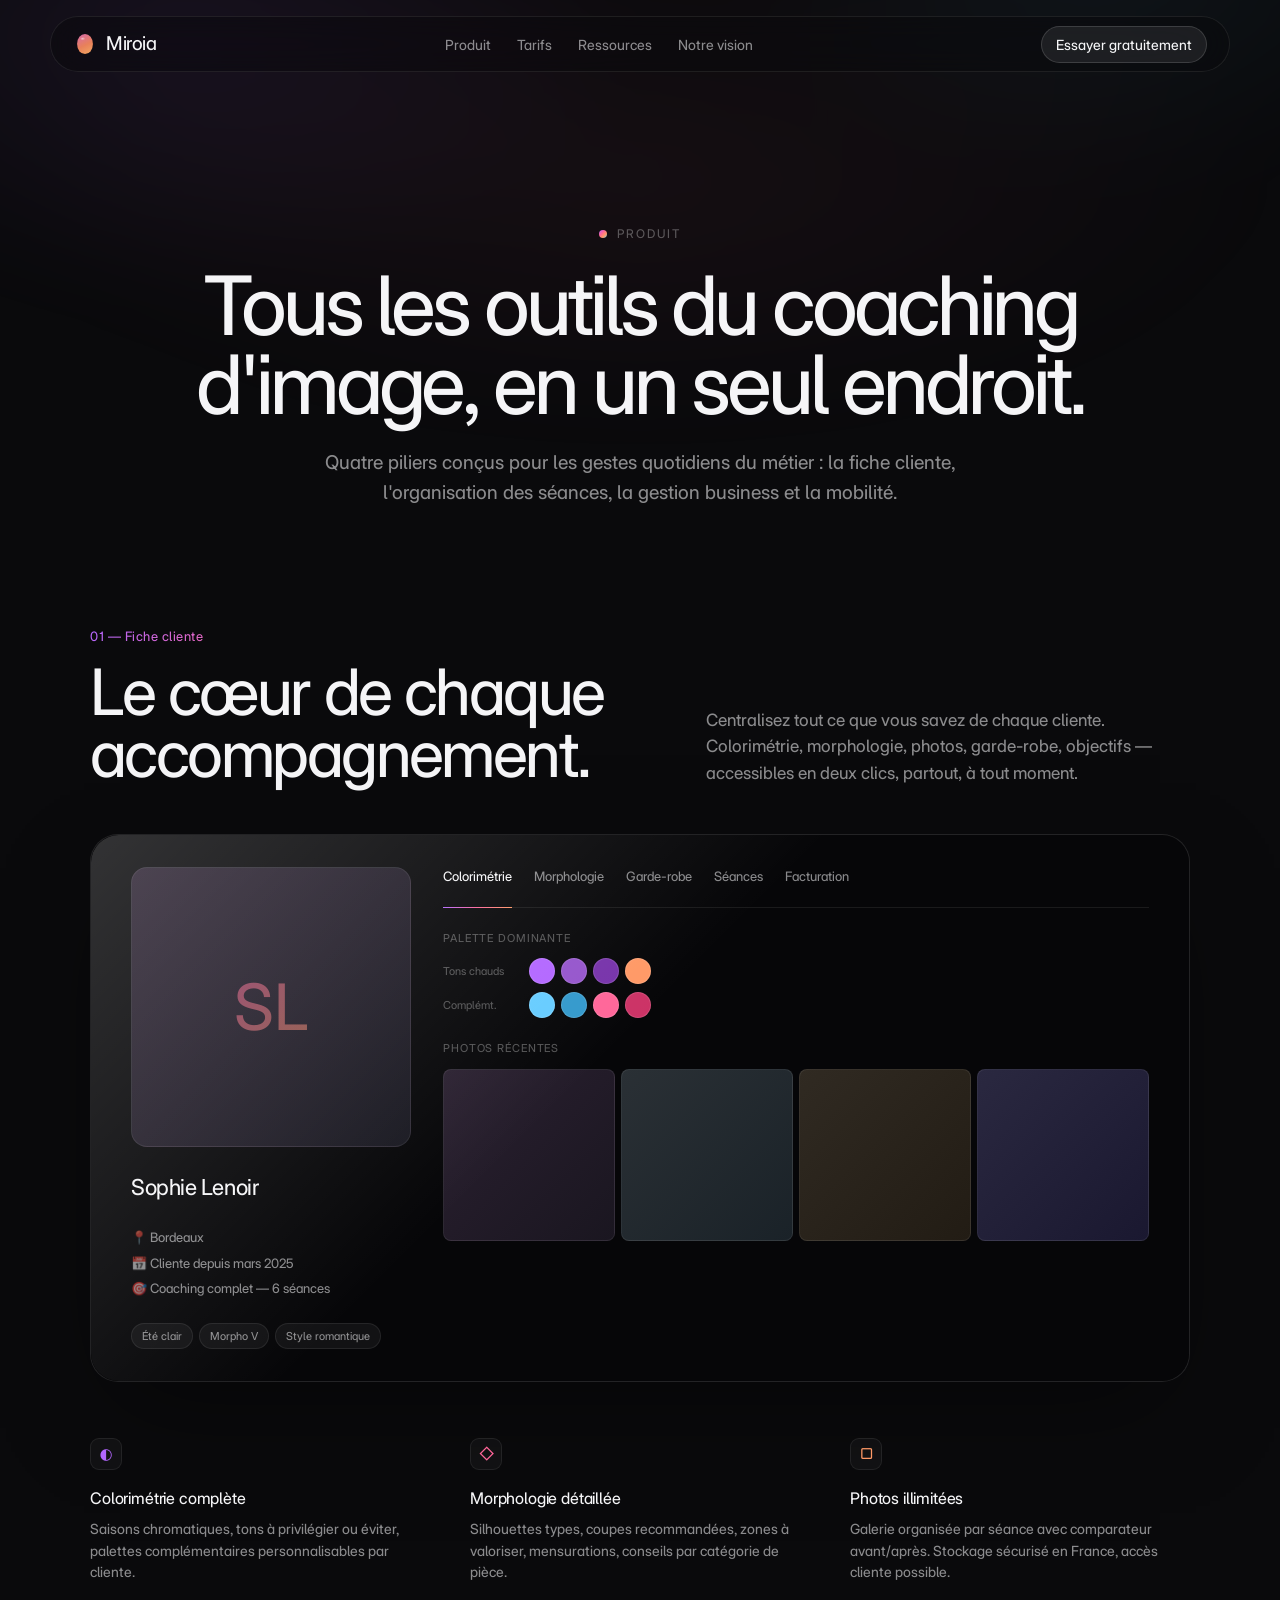
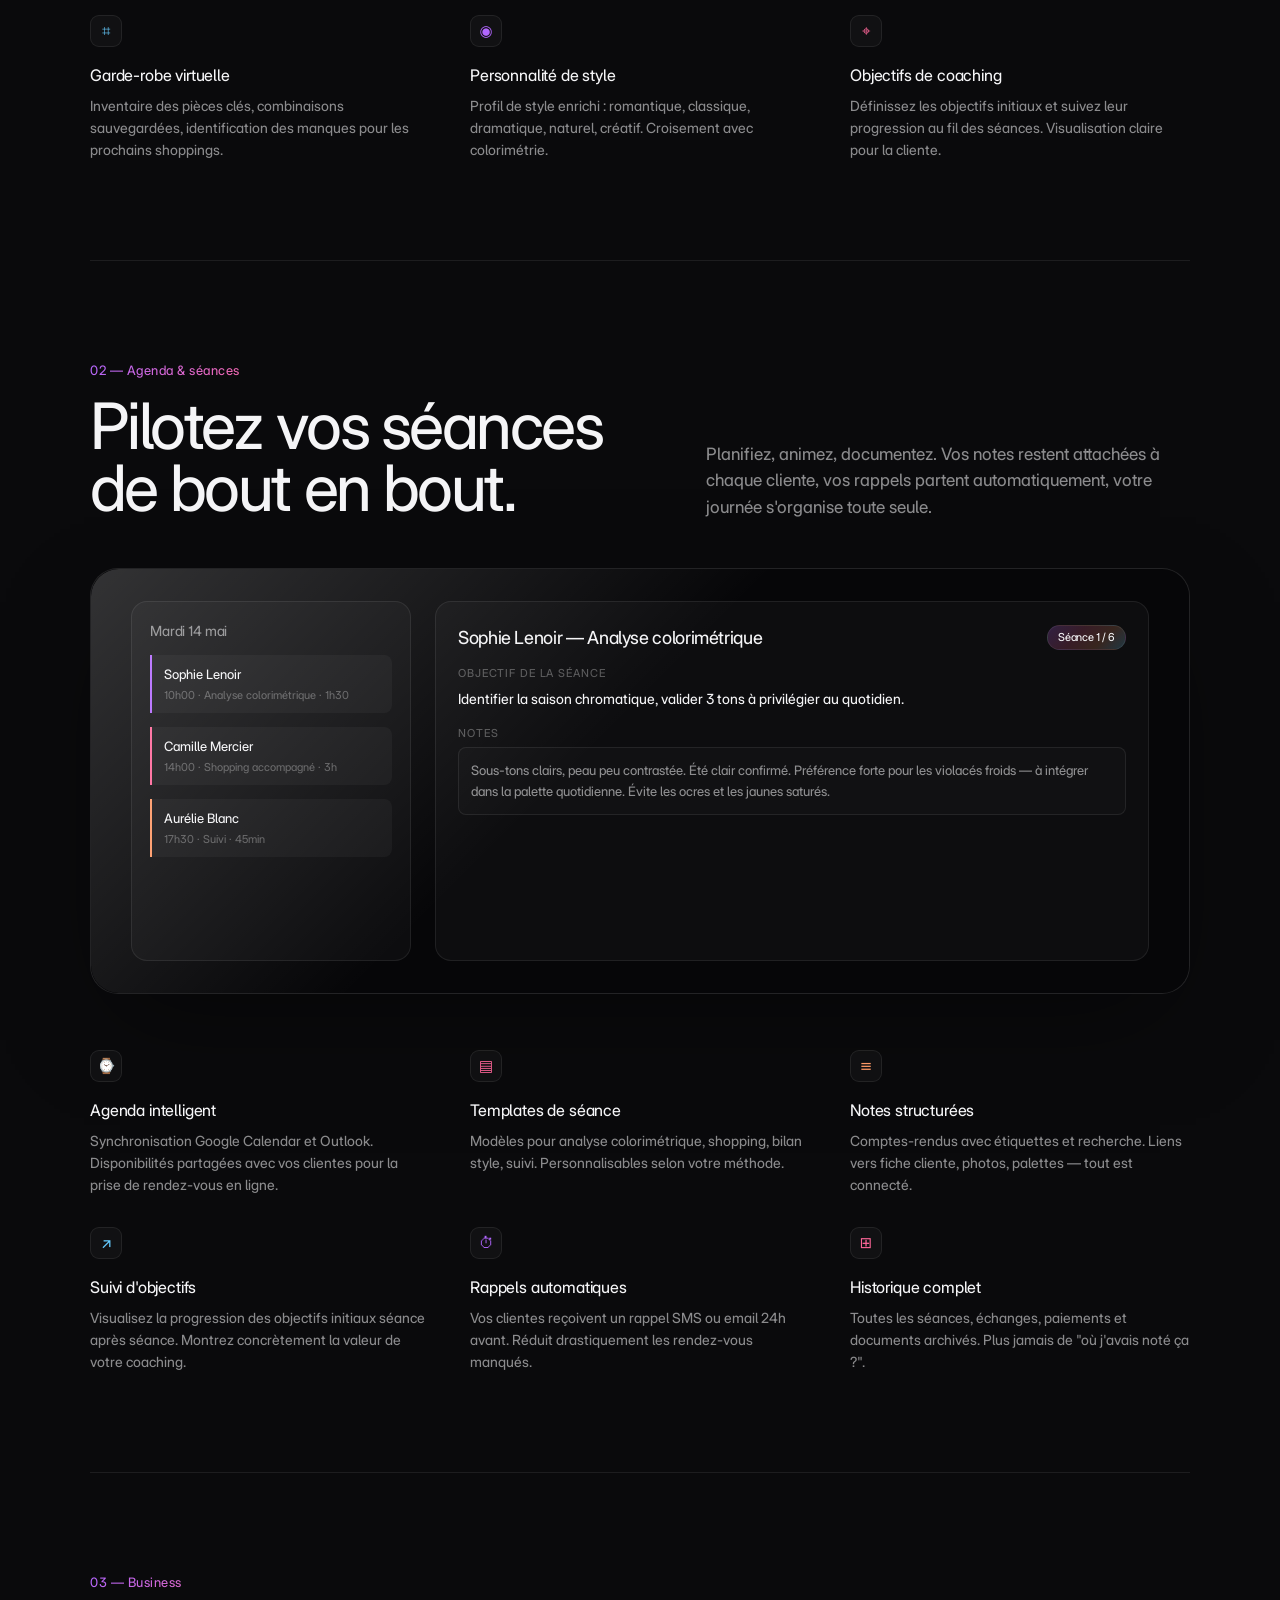
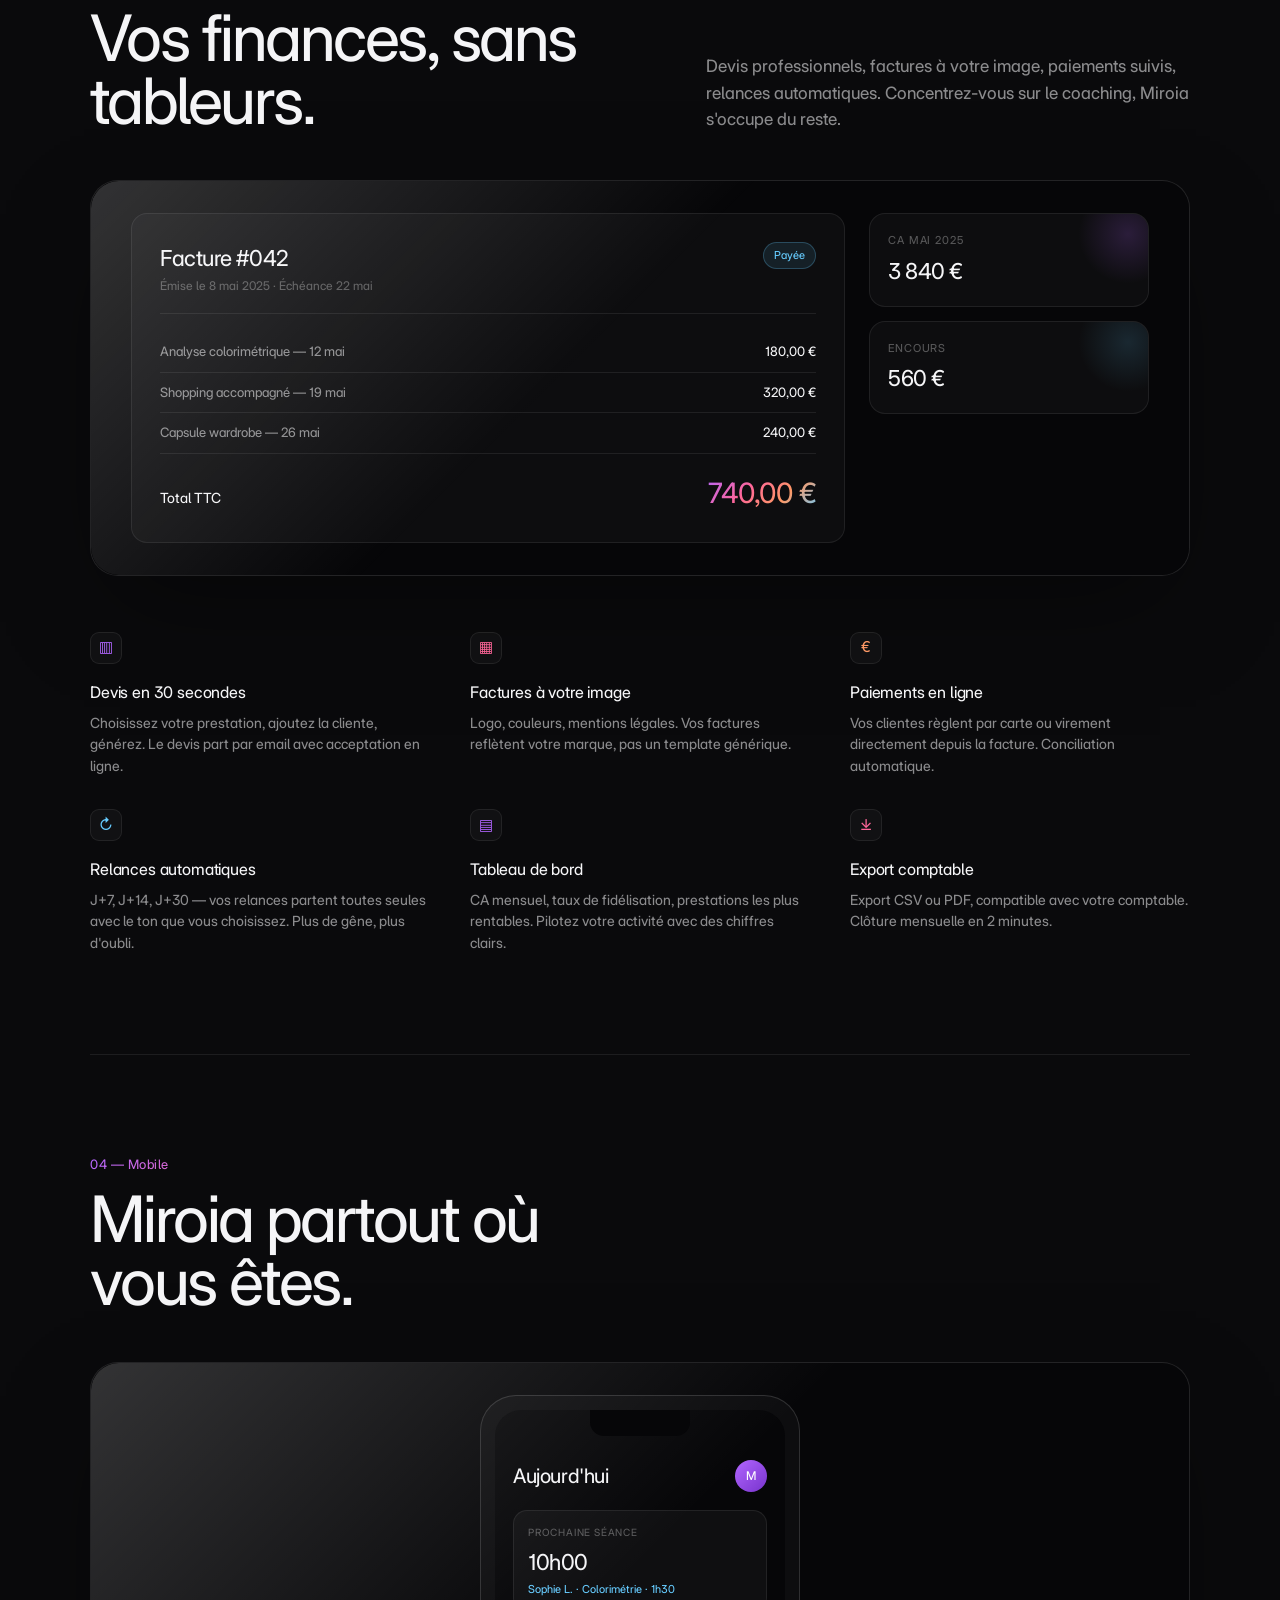
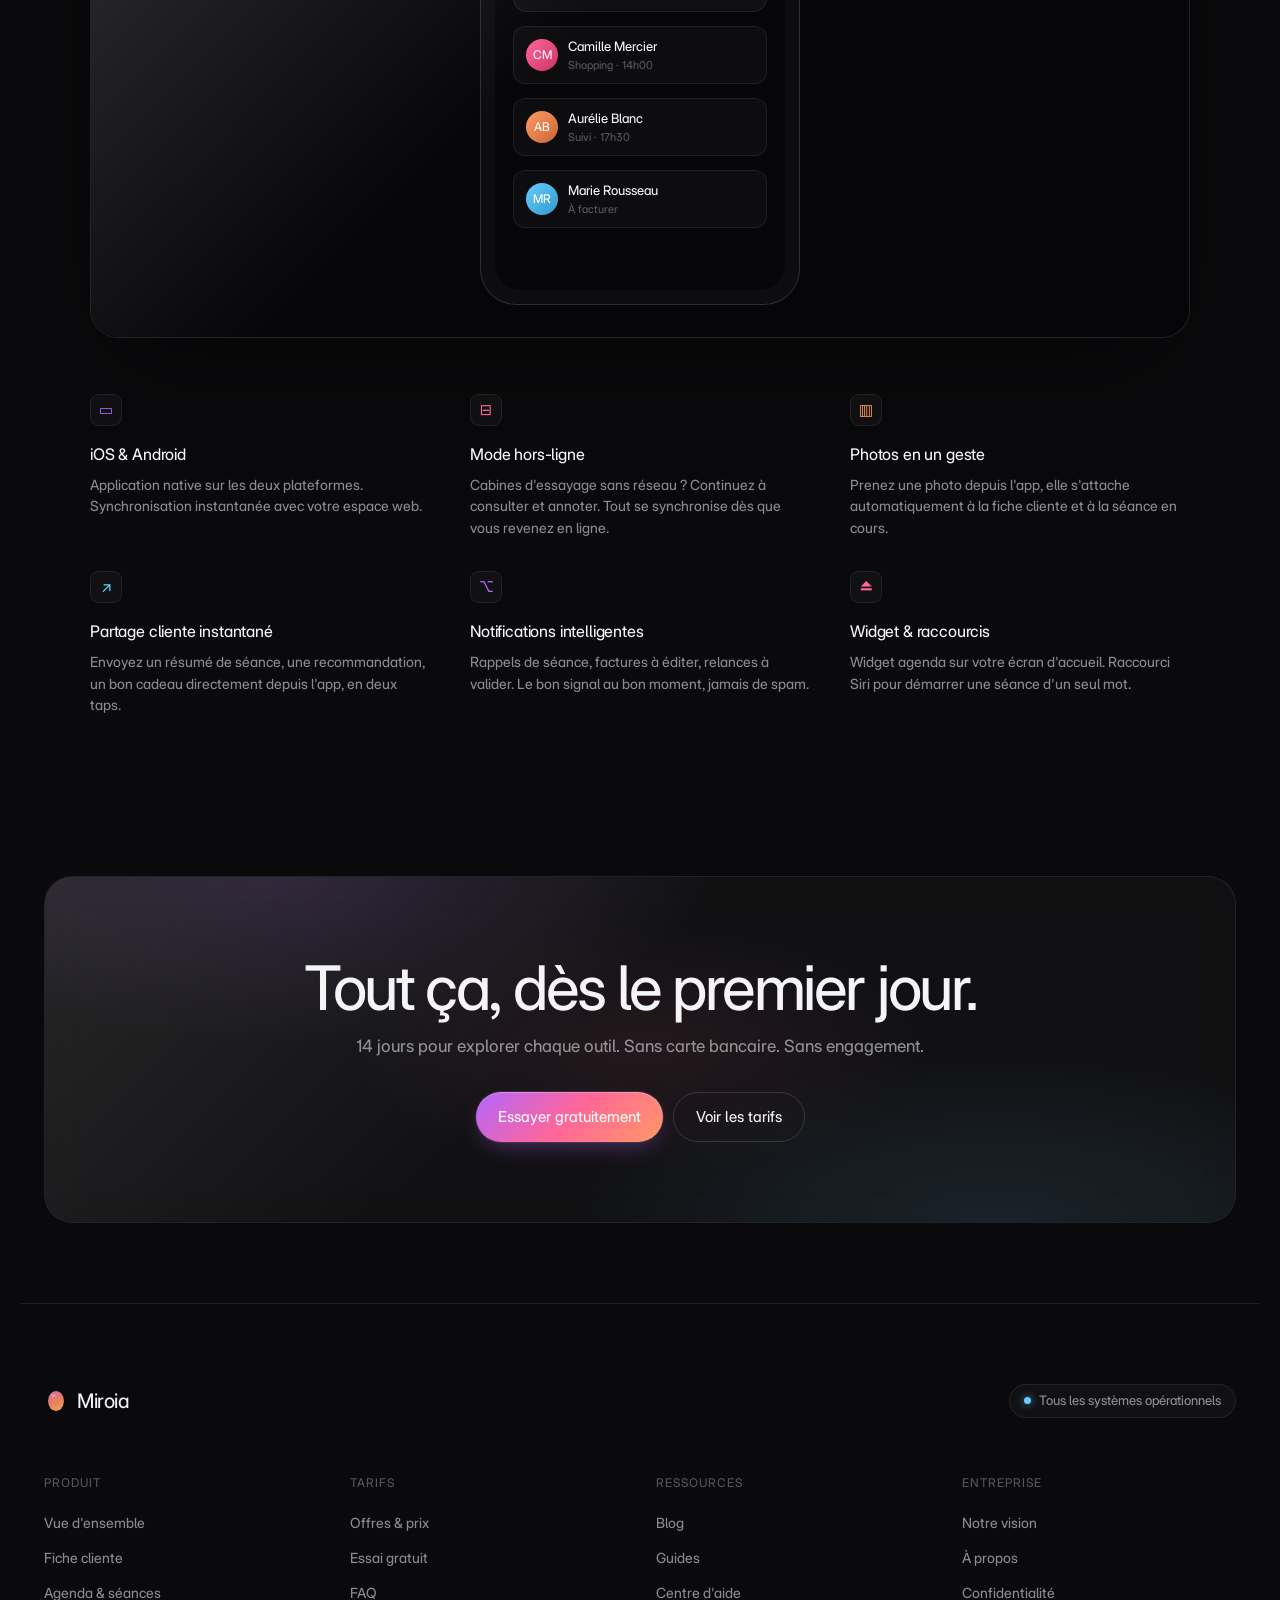
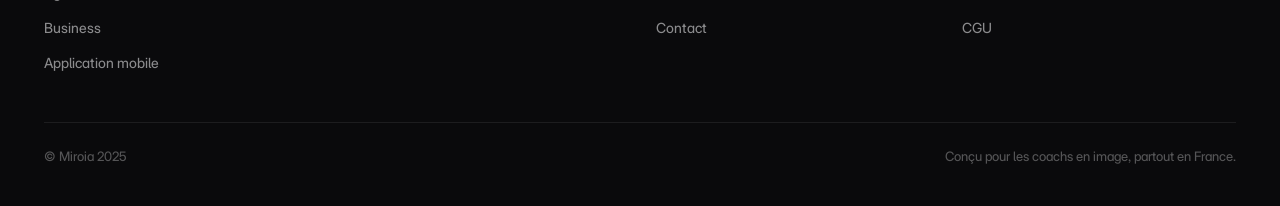
==== commit 84d71e0b: "Add files via upload" ====
--- a/produit.html
+++ b/produit.html
@@ -534,13 +534,13 @@
   <script>
   // ============ PRODUCT VISUALS — SCALE TO FIT MOBILE ============
   (() => {
-    // [el selector inside visual-inner, natural width]
+    // Fiche cliente (spotlight__panel) uses natural 1-col CSS on mobile — no scale needed.
+    // Only agenda and invoice are scaled horizontally.
     const TARGETS = [
-      ['.spotlight__panel', 700],  // 01 — Fiche cliente
-      ['.pv-agenda',        660],  // 02 — Agenda
-      ['.pv-invoice',       660],  // 03 — Business / Factures
-      // 04 — Mobile (pv-mobile) is already a phone mockup, skip
+      ['.pv-agenda',  520],  // 02 — Agenda   (280px sidebar + 24gap + 216main)
+      ['.pv-invoice', 520],  // 03 — Business  (216main + 24gap + 280side)
     ];
+    const PAD = 12; // must match CSS padding on .product-section__visual-inner
 
     TARGETS.forEach(([sel, naturalW]) => {
       const el = document.querySelector(sel);
@@ -557,10 +557,12 @@
         el.style.transform = 'none';
         el.style.width = naturalW + 'px';
         const h = el.offsetHeight;
-        const s = container.offsetWidth / naturalW;
+        // Scale to fit content area (container minus padding on both sides)
+        const s = (container.offsetWidth - PAD * 2) / naturalW;
         el.style.transformOrigin = 'top left';
         el.style.transform = `scale(${s})`;
-        container.style.height = Math.round(h * s) + 'px';
+        // Container height = scaled content + top & bottom padding
+        container.style.height = Math.round(h * s + PAD * 2) + 'px';
       }
 
       apply();
--- a/styles.css
+++ b/styles.css
@@ -1661,10 +1661,9 @@
 .product-section__visual-inner {
   background: var(--color-bg-deep);
   padding: 32px 40px;
-  min-height: 400px;
-  display: flex;
-  align-items: center;
-  justify-content: center;
+  display: flex;
+  align-items: flex-start;     /* no vertical centering — content determines height */
+  justify-content: flex-start;
   position: relative;
 }
 .product-section__features {
@@ -2018,21 +2017,21 @@
   .faq-item summary { font-size: 15px; padding: 18px 4px; }
 
   /* ── Product visual scale (JS injects transform) ── */
-  /* Remove padding/centering so transform-origin: top left works cleanly */
+  /* 12px padding gives breathing room between outer border and inner content.
+     JS uses (containerWidth - 24) as the available width for the scale. */
   .product-section__visual-inner {
-    padding: 0;
+    padding: 12px;
     min-height: 0;
     align-items: flex-start;
     justify-content: flex-start;
     overflow: hidden;
   }
-  /* Spotlight fiche cliente on index.html */
+  /* Spotlight fiche cliente — vertical 1-col layout on mobile, no scale JS */
   .spotlight__visual {
     overflow: hidden;
     transform: none; /* remove perspective tilt on mobile */
   }
-  /* Scale targets — JS sets width + transform */
-  .spotlight__panel,
+  /* Scale targets — JS sets width + transform (agenda + invoice only) */
   .pv-agenda,
   .pv-invoice {
     transform-origin: top left;
@@ -2041,6 +2040,8 @@
   /* Undo the 1-col collapse set at 1099px — we want the 2-col kept for scaling */
   .pv-agenda  { grid-template-columns: 280px 1fr; }
   .pv-invoice { grid-template-columns: 1fr 280px; }
+  /* Remove forced min-height that creates dead space in the scaled agenda */
+  .pv-agenda__main { min-height: 0; }
 
   /* ── Compare table — horizontal scroll + sticky feature column ── */
   .compare { padding: 0 16px; margin-top: 60px; overflow: hidden; }
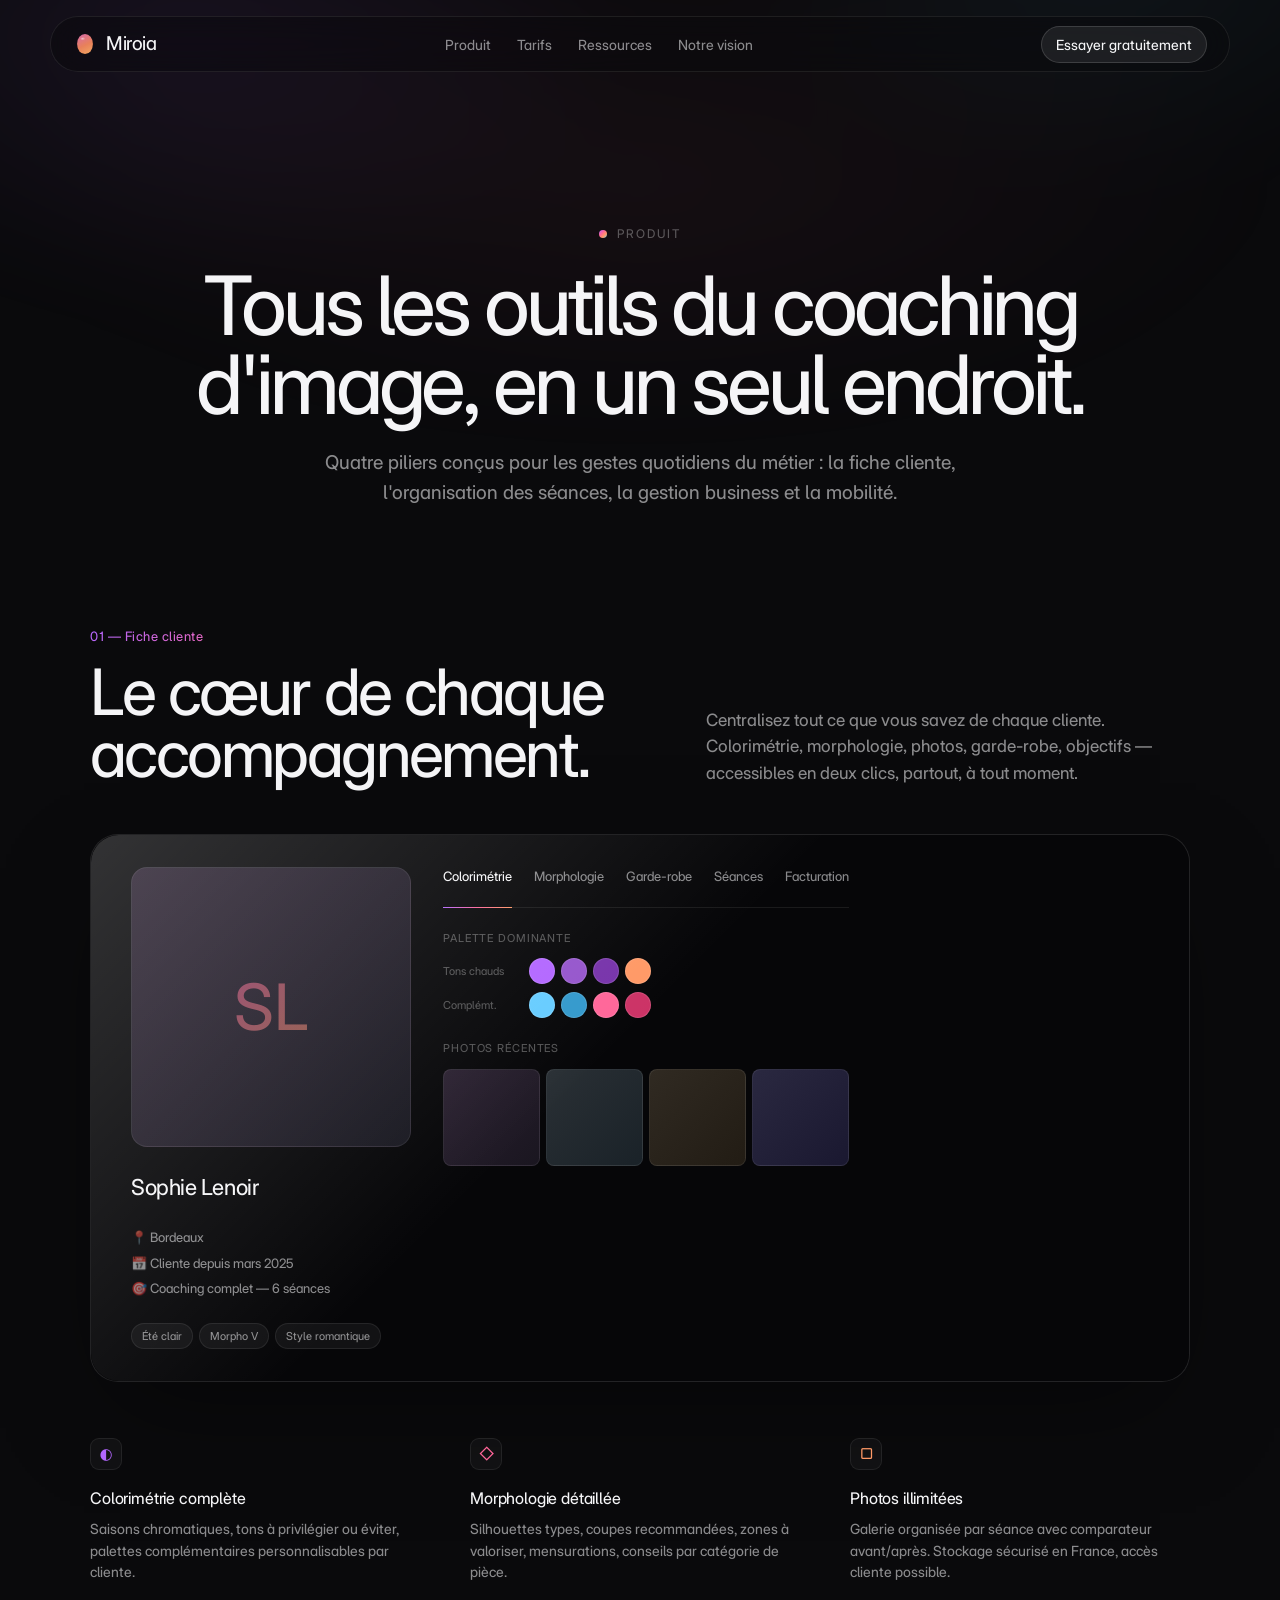
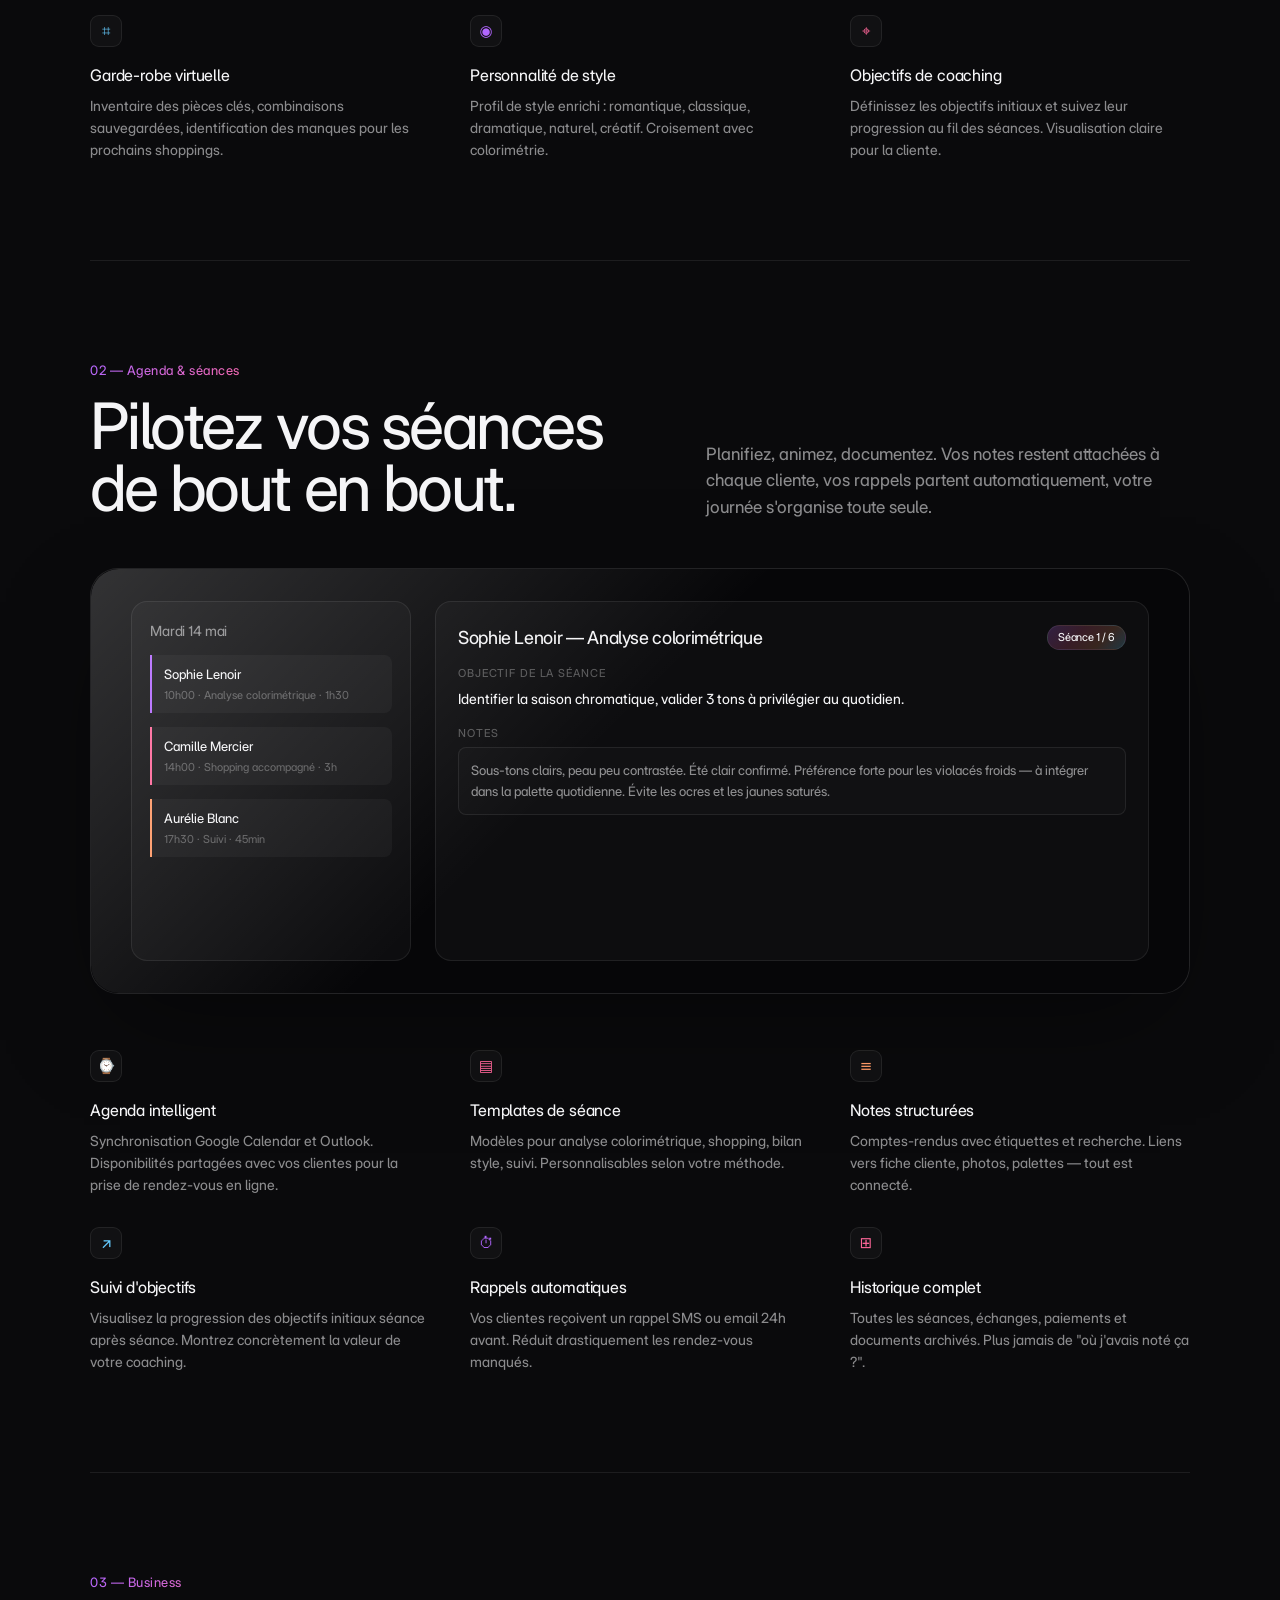
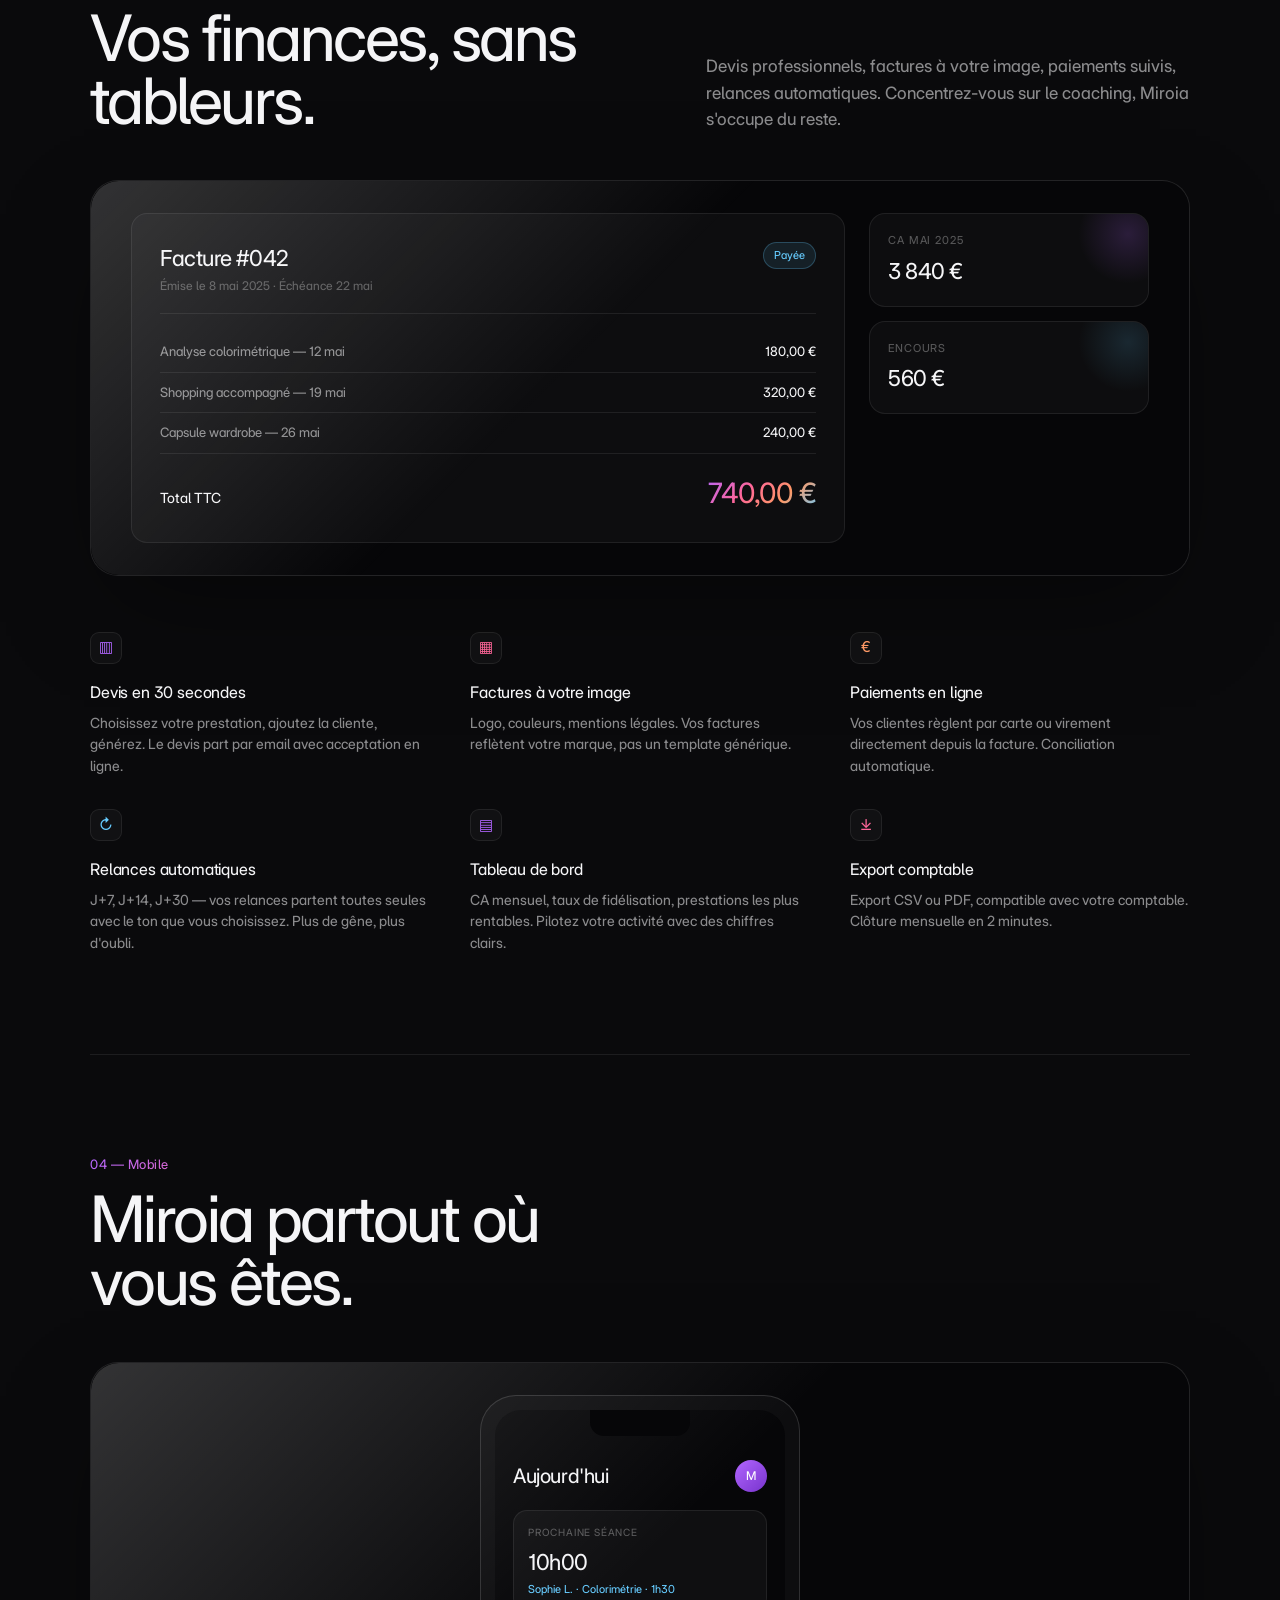
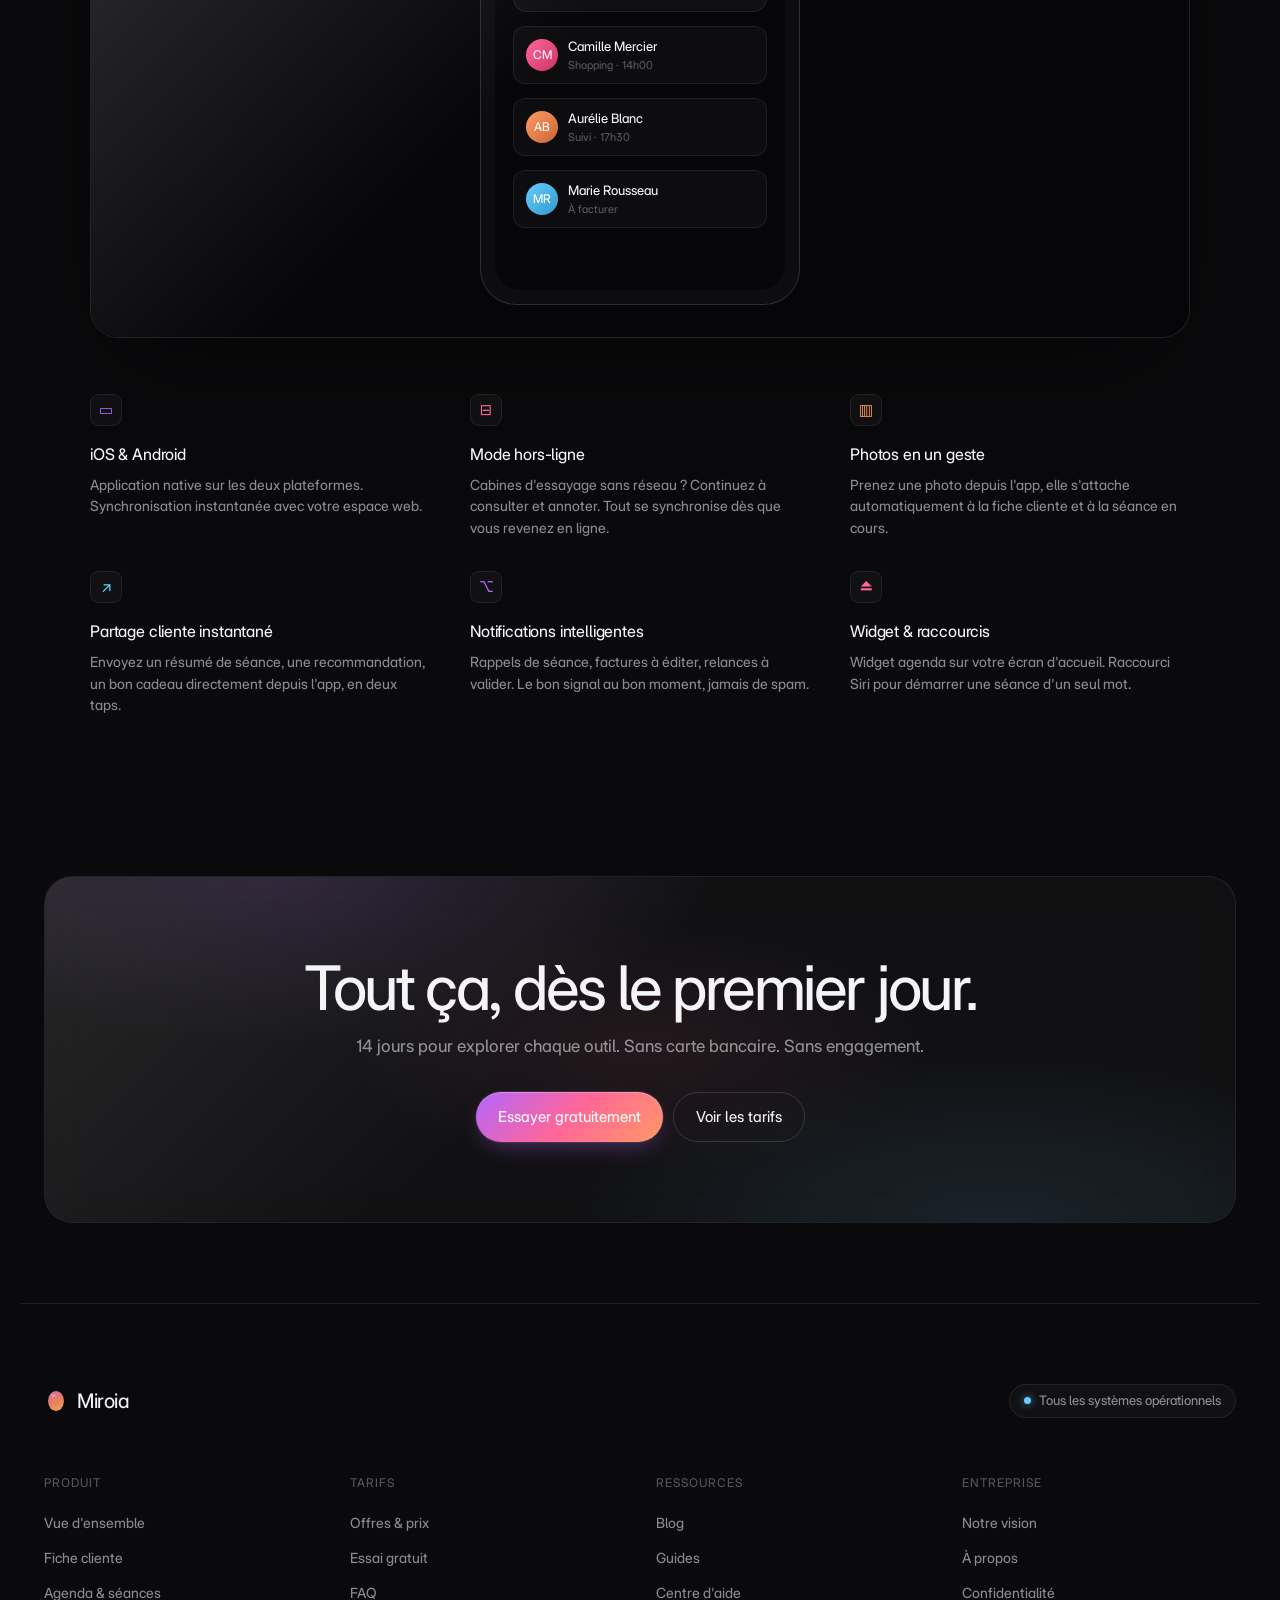
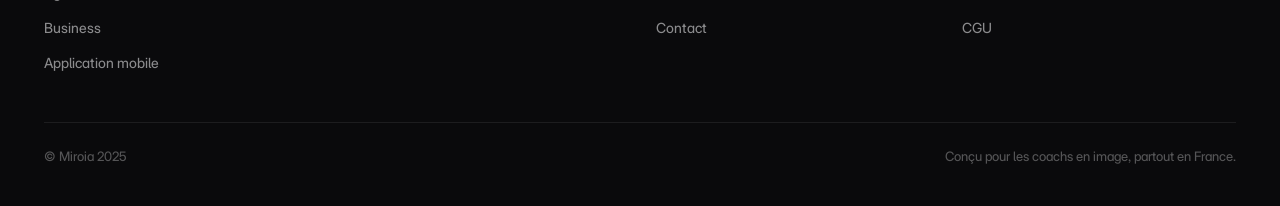
==== commit 555a8117: "Add files via upload" ====
--- a/produit.html
+++ b/produit.html
@@ -534,11 +534,12 @@
   <script>
   // ============ PRODUCT VISUALS — SCALE TO FIT MOBILE ============
   (() => {
-    // Fiche cliente (spotlight__panel) uses natural 1-col CSS on mobile — no scale needed.
-    // Only agenda and invoice are scaled horizontally.
+    // Fiche cliente: fc-aside hidden via CSS (like CRM nav sidebar),
+    // fc-main (the data) fills and is scaled. Same pattern as CRM hero.
     const TARGETS = [
-      ['.pv-agenda',  520],  // 02 — Agenda   (280px sidebar + 24gap + 216main)
-      ['.pv-invoice', 520],  // 03 — Business  (216main + 24gap + 280side)
+      ['.spotlight__panel', 500],  // 01 — Fiche cliente (fc-aside hidden)
+      ['.pv-agenda',        520],  // 02 — Agenda
+      ['.pv-invoice',       520],  // 03 — Business
     ];
     const PAD = 12; // must match CSS padding on .product-section__visual-inner
 
--- a/styles.css
+++ b/styles.css
@@ -1152,7 +1152,7 @@
   .section-head__title { font-size: 40px; }
   .spotlight { padding: 80px 16px 40px; }
   .spotlight__title { font-size: 40px; }
-  .spotlight__panel { grid-template-columns: 1fr; padding: 24px; gap: 20px; }
+  .spotlight__panel { grid-template-columns: 1fr; padding: 0; gap: 16px; }
   .spotlight__grid { grid-template-columns: 1fr; gap: 32px; }
   .cta { padding: 56px 24px; margin: 60px 16px 0; width: calc(100% - 32px); }
   .cta__title { font-size: 36px; }
@@ -2026,18 +2026,22 @@
     justify-content: flex-start;
     overflow: hidden;
   }
-  /* Spotlight fiche cliente — vertical 1-col layout on mobile, no scale JS */
+  /* Spotlight — hide profile sidebar (fc-aside) exactly like CRM nav sidebar */
+  .fc-aside { display: none; }
+  /* Spotlight visual: breathing room + clip for the scale */
   .spotlight__visual {
     overflow: hidden;
-    transform: none; /* remove perspective tilt on mobile */
+    transform: none;
+    padding: 12px;
   }
-  /* Scale targets — JS sets width + transform (agenda + invoice only) */
+  /* Scale targets — JS sets width + transform */
+  .spotlight__panel,
   .pv-agenda,
   .pv-invoice {
     transform-origin: top left;
     flex-shrink: 0;
   }
-  /* Undo the 1-col collapse set at 1099px — we want the 2-col kept for scaling */
+  /* Undo the 1-col collapse set at 1099px — keep 2-col for agenda/invoice scaling */
   .pv-agenda  { grid-template-columns: 280px 1fr; }
   .pv-invoice { grid-template-columns: 1fr 280px; }
   /* Remove forced min-height that creates dead space in the scaled agenda */
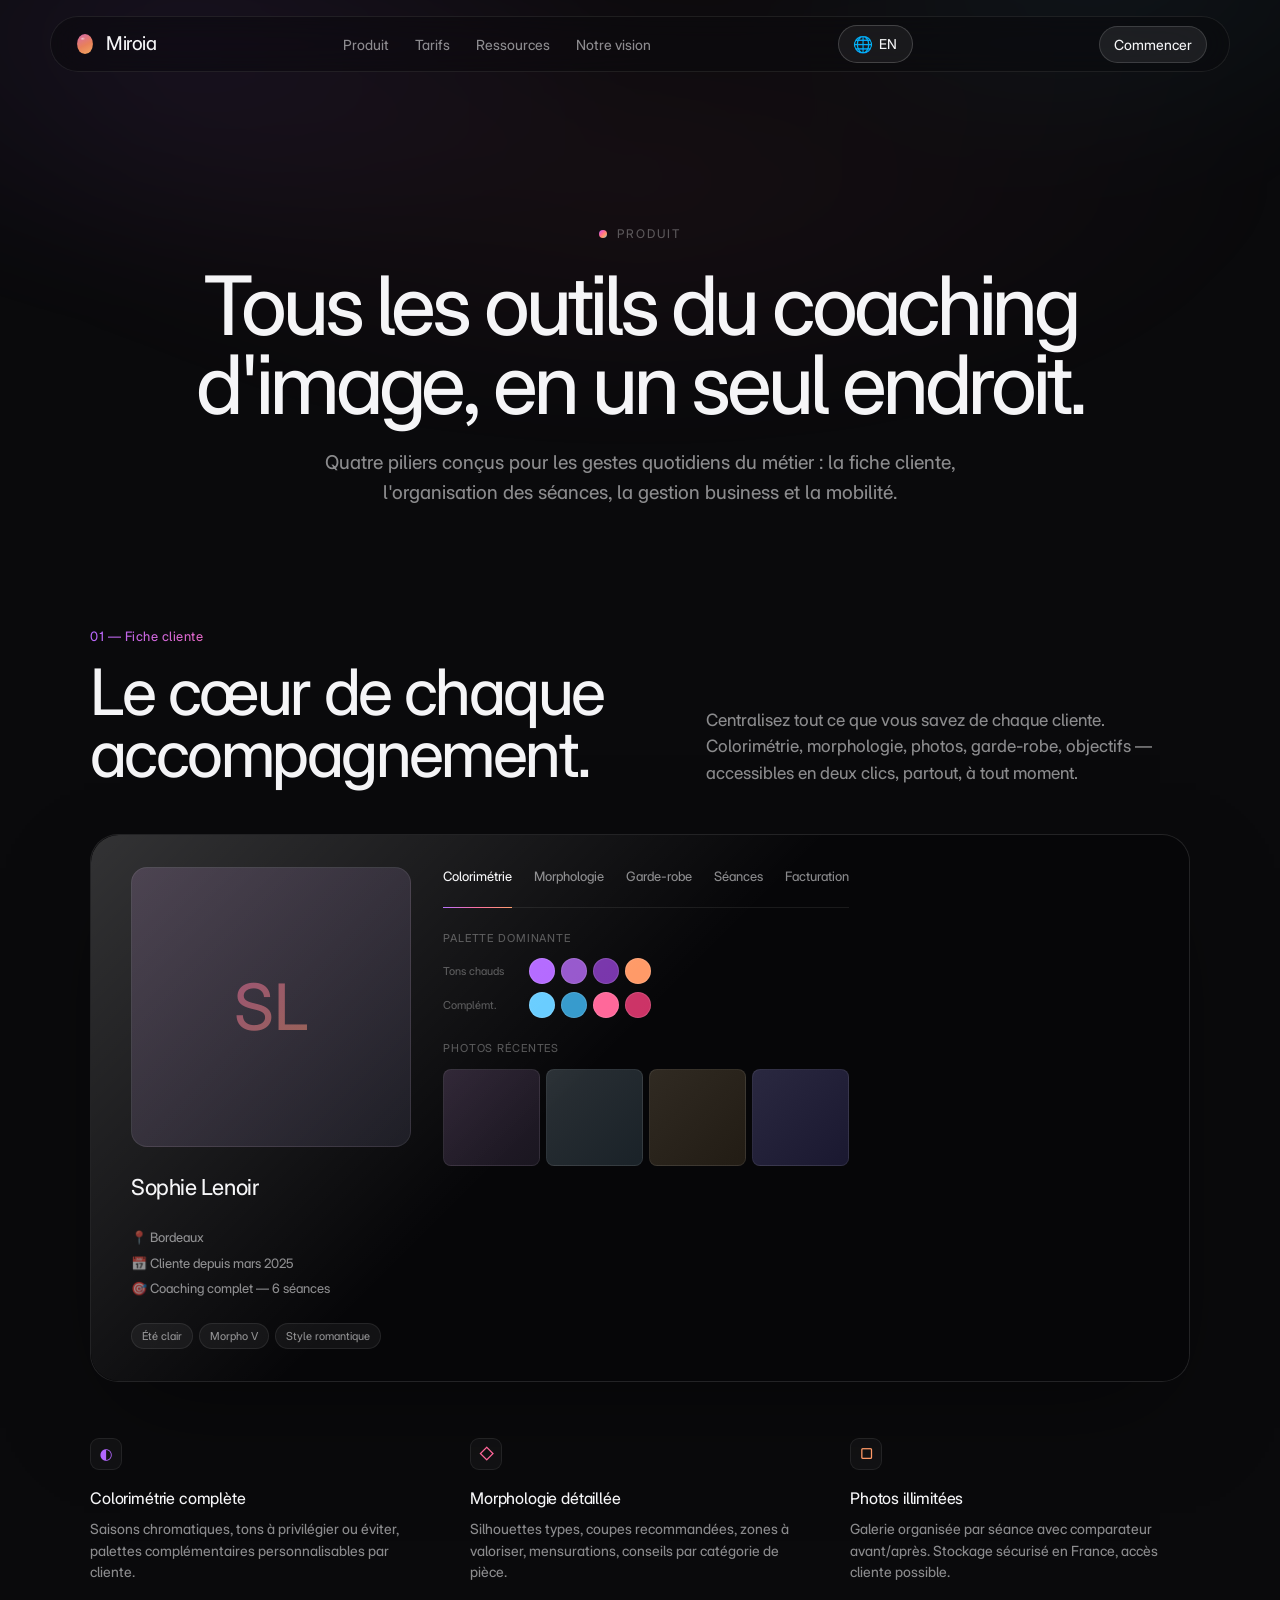
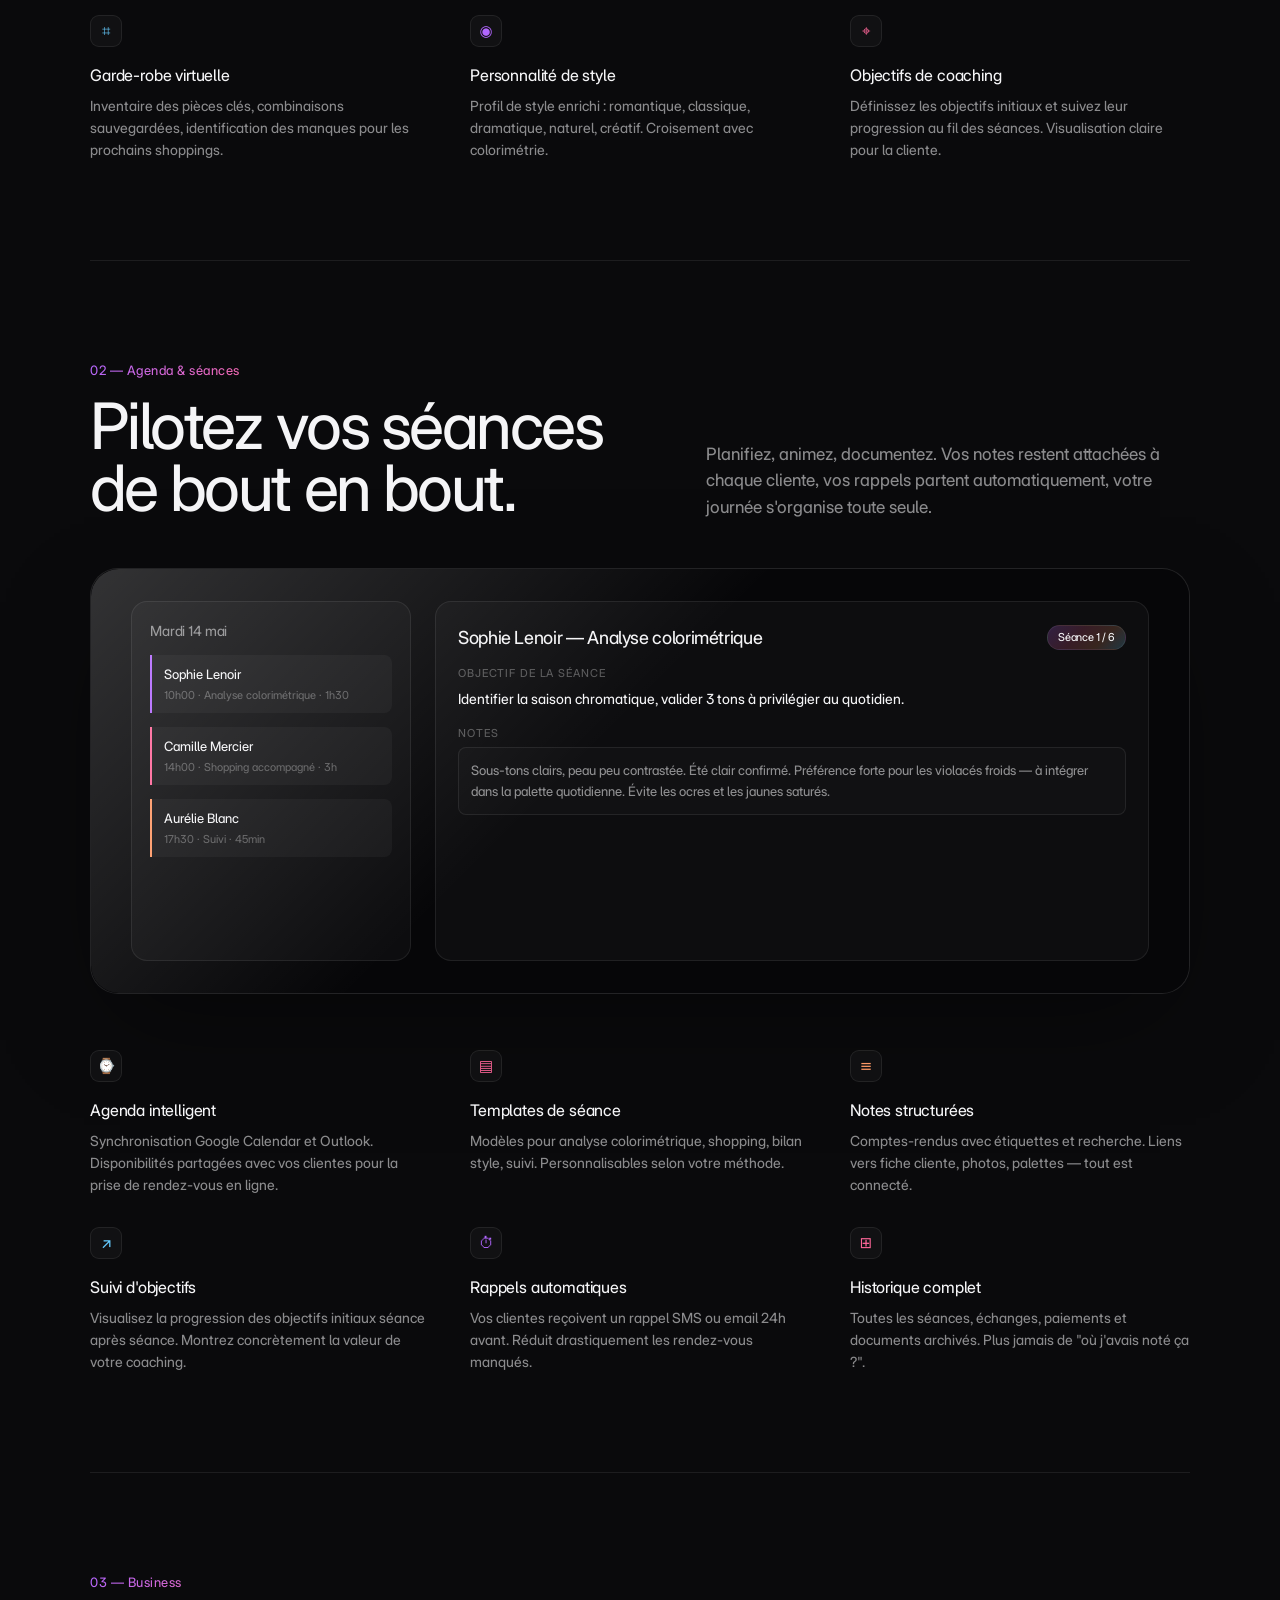
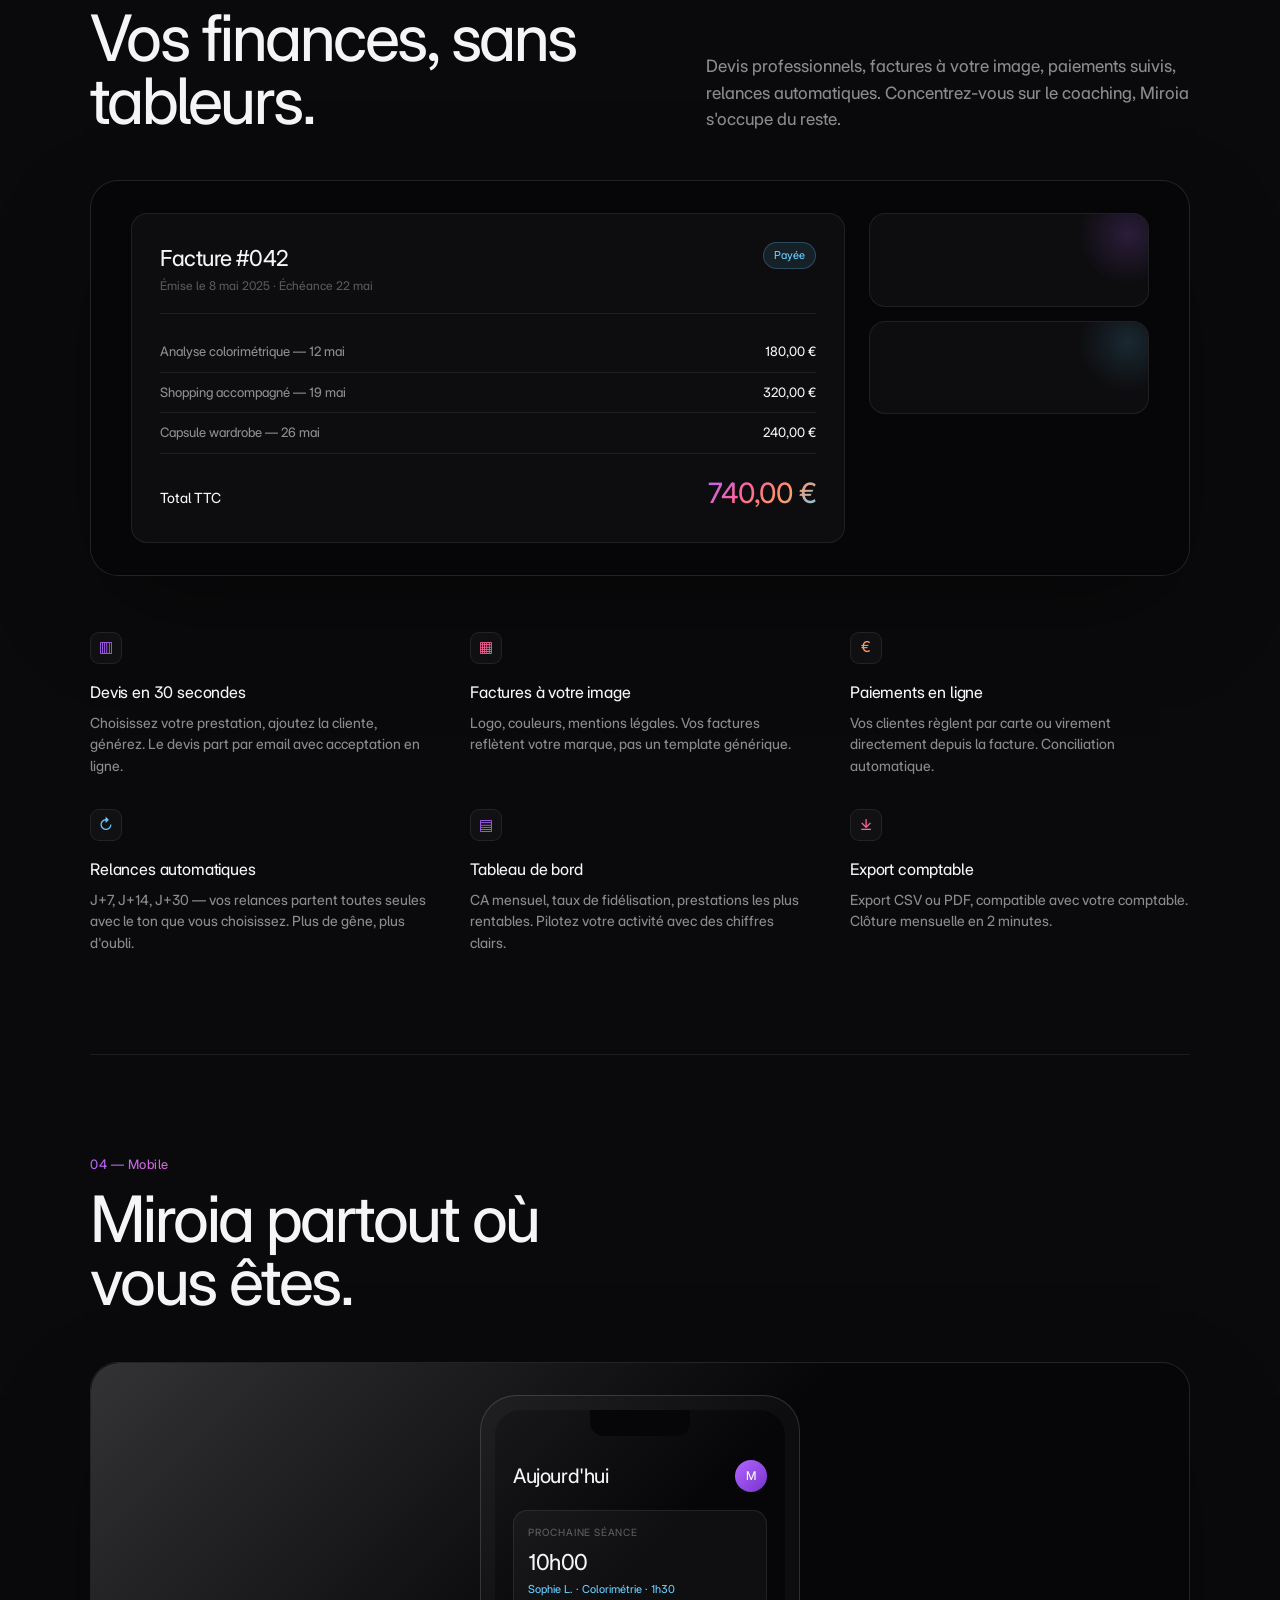
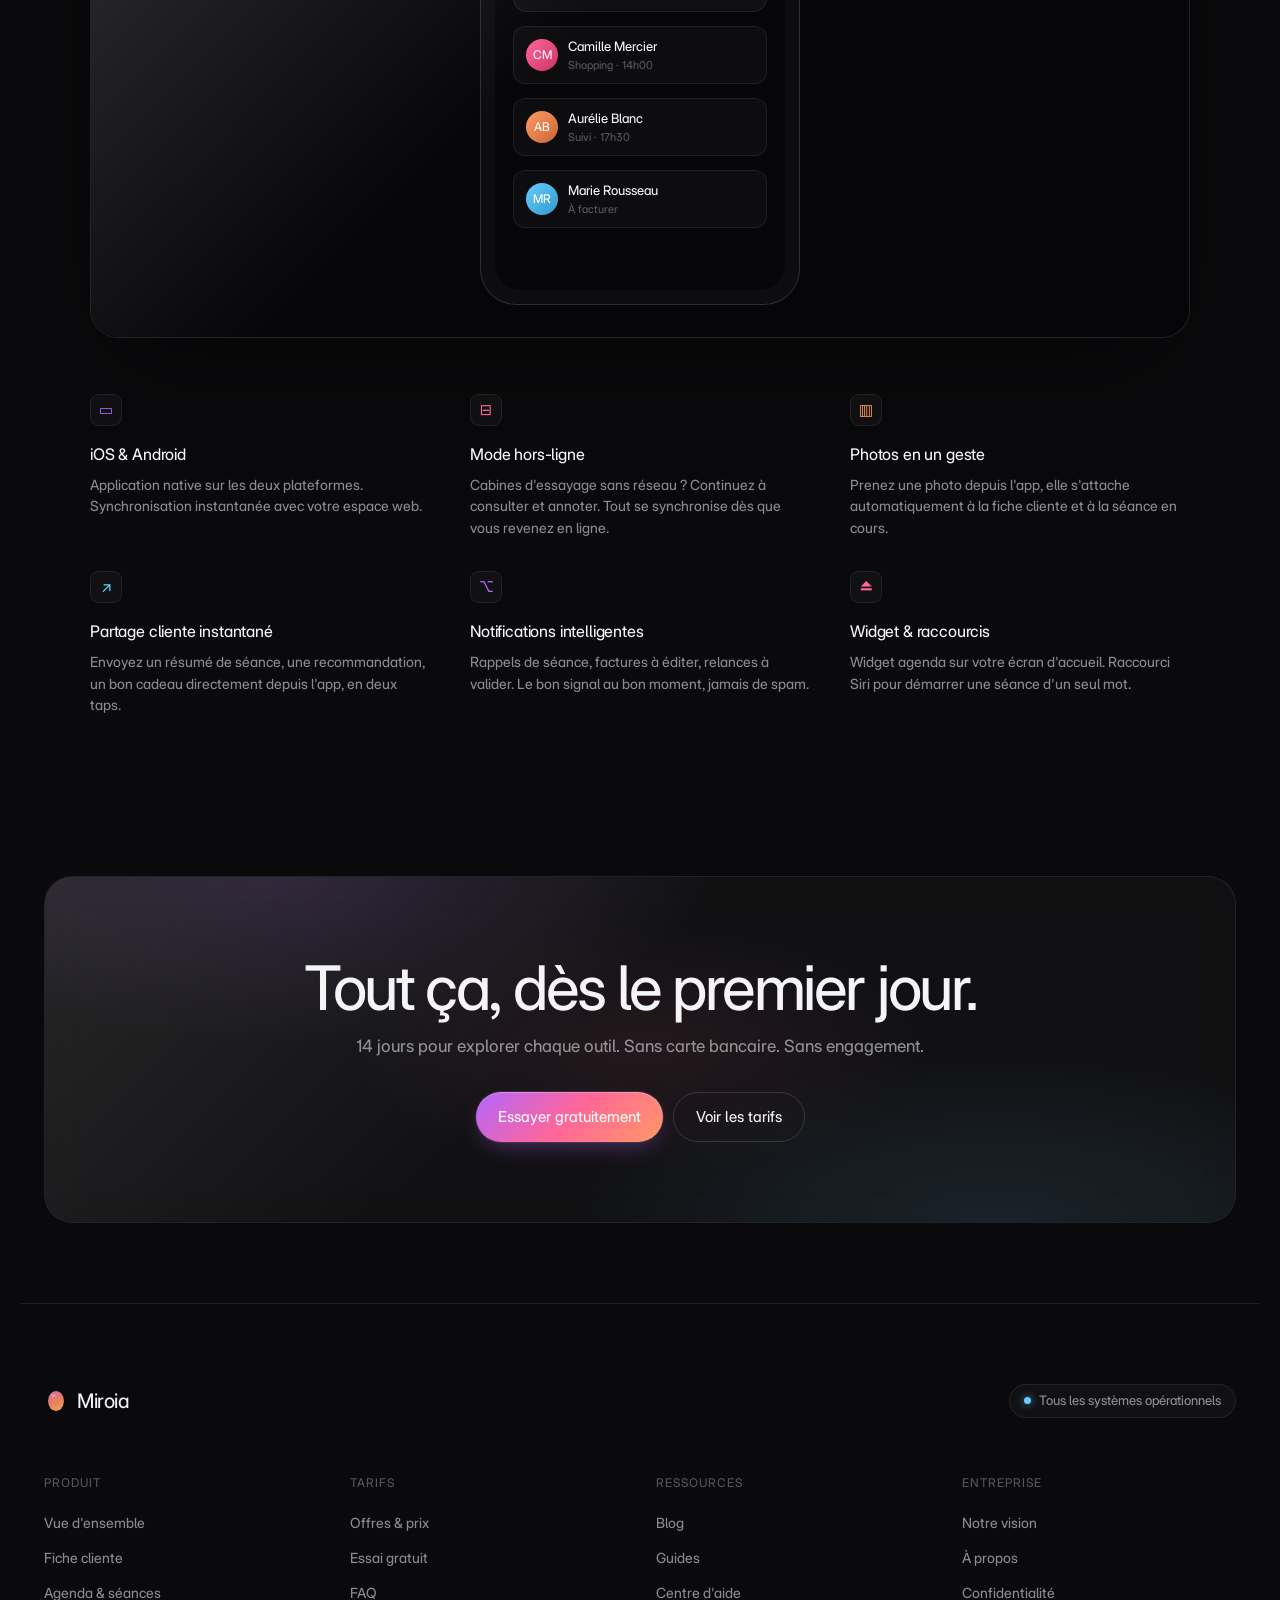
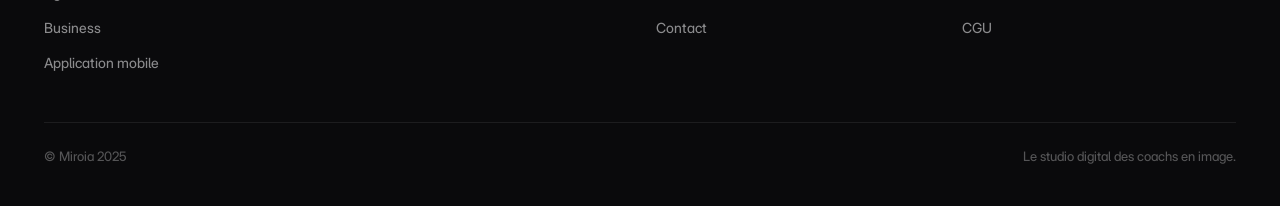
==== commit 5728cd77: "feat: i18n FR/EN toggle + copy repositioning + avant/après section - Add /i18n.js with full FR/EN tr" ====
--- a/produit.html
+++ b/produit.html
@@ -1,574 +1,597 @@
 <!DOCTYPE html>
 <html lang="fr">
 <head>
-  <meta charset="UTF-8" />
-  <link rel="icon" type="image/svg+xml" href="favicon.svg">
-  <link rel="apple-touch-icon" href="favicon.svg">
-  <meta name="viewport" content="width=device-width, initial-scale=1.0" />
-  <title>Produit — Miroia</title>
-  <meta name="description" content="Tous les outils du coaching d'image, en un seul endroit. Fiches clientes, agenda, facturation, application mobile : la suite complète Miroia." />
-  <link rel="preconnect" href="https://fonts.googleapis.com">
-  <link rel="preconnect" href="https://fonts.gstatic.com" crossorigin>
-  <link rel="stylesheet" href="https://rsms.me/inter/inter.css">
-  <link href="https://fonts.googleapis.com/css2?family=Inter:ital,opsz,wght@0,14..32,400..700;1,14..32,400..600&display=swap" rel="stylesheet">
-  <link rel="stylesheet" href="styles.css" />
+<meta charset="UTF-8" />
+<link rel="icon" type="image/svg+xml" href="favicon.svg">
+<link rel="apple-touch-icon" href="favicon.svg">
+<meta name="viewport" content="width=device-width, initial-scale=1.0" />
+<title>Produit — Miroia</title>
+<meta name="description" content="Tous les outils du coaching d'image, en un seul endroit. Fiches clientes, agenda, facturation, application mobile : la suite complète Miroia." />
+<link rel="preconnect" href="https://fonts.googleapis.com">
+<link rel="preconnect" href="https://fonts.gstatic.com" crossorigin>
+<link rel="stylesheet" href="https://rsms.me/inter/inter.css">
+<link href="https://fonts.googleapis.com/css2?family=Inter:ital,opsz,wght@0,14..32,400..700;1,14..32,400..600&display=swap" rel="stylesheet">
+<link rel="stylesheet" href="styles.css" />
 </head>
 <body>
-
-  <!-- ============ NAVIGATION ============ -->
-  <nav class="nav">
-    <div class="nav__wrapper">
-  <a class="nav__logo" href="/" aria-label="Miroia">
-    <div class="miroia-icon">
-      <svg viewBox="0 0 100 100" xmlns="http://www.w3.org/2000/svg" aria-hidden="true">
-        <defs>
-          <linearGradient id="miroia-g" x1="30%" y1="0%" x2="70%" y2="100%">
-            <stop offset="0%" stop-color="#D96EA0"/>
-            <stop offset="55%" stop-color="#E8805A"/>
-            <stop offset="100%" stop-color="#F0A060"/>
-          </linearGradient>
-          <radialGradient id="miroia-gloss" cx="40%" cy="28%" r="38%">
-            <stop offset="0%" stop-color="rgba(255,255,255,0.55)"/>
-            <stop offset="100%" stop-color="rgba(255,255,255,0)"/>
-          </radialGradient>
-        </defs>
-        <ellipse cx="50" cy="50" rx="33" ry="42" fill="url(#miroia-g)"/>
-        <ellipse cx="43" cy="32" rx="14" ry="10" fill="url(#miroia-gloss)"/>
-      </svg>
-    </div>
-
-  Miroia
-  </a>
-      <div class="nav__links">
-        <a href="produit.html">Produit</a>
-        <a href="tarifs.html">Tarifs</a>
-        <a href="ressources.html">Ressources</a>
-        <a href="index.html#manifest">Notre vision</a>
-      </div>
-      <a class="nav__cta" href="#cta">Essayer gratuitement</a>
-      <button class="nav__burger" aria-label="Ouvrir le menu" aria-expanded="false">
-        <span></span><span></span><span></span>
-      </button>
-    </div>
-  </nav>
-
-  <!-- Mobile nav overlay -->
-  <div class="nav__mobile" aria-hidden="true">
-    <a class="nav__mobile__link" href="produit.html">Produit</a>
-    <a class="nav__mobile__link" href="tarifs.html">Tarifs</a>
-    <a class="nav__mobile__link" href="ressources.html">Ressources</a>
-    <a class="nav__mobile__link" href="index.html#manifest">Notre vision</a>
-    <div class="nav__mobile__sep"></div>
-    <a class="nav__mobile__cta btn btn--prism" href="#cta">Essayer gratuitement</a>
+<!-- ============ NAVIGATION ============ -->
+<nav class="nav">
+  <div class="nav__wrapper">
+    <a class="nav__logo" href="/" aria-label="Miroia">
+      <div class="miroia-icon">
+        <svg viewBox="0 0 100 100" xmlns="http://www.w3.org/2000/svg" aria-hidden="true">
+          <defs>
+            <linearGradient id="miroia-g" x1="30%" y1="0%" x2="70%" y2="100%">
+              <stop offset="0%" stop-color="#D96EA0"/>
+              <stop offset="55%" stop-color="#E8805A"/>
+              <stop offset="100%" stop-color="#F0A060"/>
+            </linearGradient>
+            <radialGradient id="miroia-gloss" cx="40%" cy="28%" r="38%">
+              <stop offset="0%" stop-color="rgba(255,255,255,0.55)"/>
+              <stop offset="100%" stop-color="rgba(255,255,255,0)"/>
+            </radialGradient>
+          </defs>
+          <ellipse cx="50" cy="50" rx="33" ry="42" fill="url(#miroia-g)"/>
+          <ellipse cx="43" cy="32" rx="14" ry="10" fill="url(#miroia-gloss)"/>
+        </svg>
+      </div>
+      Miroia
+    </a>
+    <div class="nav__links">
+      <a href="produit.html" data-i18n="nav.product">Produit</a>
+      <a href="tarifs.html" data-i18n="nav.pricing">Tarifs</a>
+      <a href="ressources.html" data-i18n="nav.resources">Ressources</a>
+      <a href="index.html#manifest">Notre vision</a>
+    </div>
+    <button id="lang-toggle" class="lang-toggle" aria-label="Switch language">
+      <span class="lang-globe">🌐</span>
+      <span class="lang-label" data-i18n="nav.lang">EN</span>
+    </button>
+    <a class="nav__cta" href="#cta" data-i18n="nav.cta">Essayer gratuitement</a>
+    <button class="nav__burger" aria-label="Ouvrir le menu" aria-expanded="false">
+      <span></span><span></span><span></span>
+    </button>
   </div>
-
-  <div class="page">
-
-    <!-- ============ PAGE HERO ============ -->
-    <header class="page-hero">
-      <div class="page-hero__eyebrow">Produit</div>
-      <h1 class="page-hero__title" data-reveal-words>Tous les outils du coaching d'image, <em>en un seul endroit</em>.</h1>
-      <p class="page-hero__sub" data-reveal>
-        Quatre piliers conçus pour les gestes quotidiens du métier : la fiche cliente, l'organisation des séances, la gestion business et la mobilité.
+</nav>
+
+<!-- Mobile nav overlay -->
+<div class="nav__mobile" aria-hidden="true">
+  <a class="nav__mobile__link" href="produit.html" data-i18n="nav.product">Produit</a>
+  <a class="nav__mobile__link" href="tarifs.html" data-i18n="nav.pricing">Tarifs</a>
+  <a class="nav__mobile__link" href="ressources.html" data-i18n="nav.resources">Ressources</a>
+  <a class="nav__mobile__link" href="index.html#manifest">Notre vision</a>
+  <div class="nav__mobile__sep"></div>
+  <a class="nav__mobile__cta btn btn--prism" href="#cta" data-i18n="nav.cta">Essayer gratuitement</a>
+</div>
+
+<div class="page">
+
+<!-- ============ PAGE HERO ============ -->
+<header class="page-hero">
+  <div class="page-hero__eyebrow">Produit</div>
+  <h1 class="page-hero__title" data-reveal-words>Tous les outils du coaching d'image, <em>en un seul endroit</em>.</h1>
+  <p class="page-hero__sub" data-reveal>
+    Quatre piliers conçus pour les gestes quotidiens du métier : la fiche cliente, l'organisation des séances, la gestion business et la mobilité.
+  </p>
+</header>
+
+<!-- ============ PRODUCT SECTIONS ============ -->
+<section class="product">
+
+  <!-- 1. Fiche cliente -->
+  <article class="product-section" id="fiche">
+    <header class="product-section__head">
+      <div>
+        <span class="product-section__eyebrow">01 — Fiche cliente</span>
+        <h2 class="product-section__title" data-reveal-words>Le cœur de chaque accompagnement.</h2>
+      </div>
+      <p class="product-section__sub" data-reveal>
+        Centralisez tout ce que vous savez de chaque cliente. Colorimétrie, morphologie, photos, garde-robe, objectifs — accessibles en deux clics, partout, à tout moment.
       </p>
     </header>
-
-    <!-- ============ PRODUCT SECTIONS ============ -->
-    <section class="product">
-
-      <!-- 1. Fiche cliente -->
-      <article class="product-section" id="fiche">
-        <header class="product-section__head">
-          <div>
-            <span class="product-section__eyebrow">01 — Fiche cliente</span>
-            <h2 class="product-section__title" data-reveal-words>Le cœur de chaque accompagnement.</h2>
-          </div>
-          <p class="product-section__sub" data-reveal>
-            Centralisez tout ce que vous savez de chaque cliente. Colorimétrie, morphologie, photos, garde-robe, objectifs — accessibles en deux clics, partout, à tout moment.
-          </p>
-        </header>
-
-        <div class="product-section__visual" data-reveal="scale">
-          <div class="product-section__visual-inner">
-            <div class="spotlight__panel" style="padding:0;background:transparent;min-height:auto;width:100%;">
-              <div class="fc-aside">
-                <div class="fc-photo"></div>
-                <div class="fc-name">Sophie Lenoir</div>
-                <div class="fc-meta">
-                  <span>📍 Bordeaux</span>
-                  <span>📅 Cliente depuis mars 2025</span>
-                  <span>🎯 Coaching complet — 6 séances</span>
+    <div class="product-section__visual" data-reveal="scale">
+      <div class="product-section__visual-inner">
+        <div class="spotlight__panel" style="padding:0;background:transparent;min-height:auto;width:100%;">
+          <div class="fc-aside">
+            <div class="fc-photo"></div>
+            <div class="fc-name">Sophie Lenoir</div>
+            <div class="fc-meta">
+              <span>📍 Bordeaux</span>
+              <span>📅 Cliente depuis mars 2025</span>
+              <span>🎯 Coaching complet — 6 séances</span>
+            </div>
+            <div class="fc-tags">
+              <span class="fc-tag">Été clair</span>
+              <span class="fc-tag">Morpho V</span>
+              <span class="fc-tag">Style romantique</span>
+            </div>
+          </div>
+          <div class="fc-main">
+            <div class="fc-tabs">
+              <span class="fc-tab active">Colorimétrie</span>
+              <span class="fc-tab">Morphologie</span>
+              <span class="fc-tab">Garde-robe</span>
+              <span class="fc-tab">Séances</span>
+              <span class="fc-tab">Facturation</span>
+            </div>
+            <div class="fc-block">
+              <div class="fc-block-title">Palette dominante</div>
+              <div class="fc-palette-grid">
+                <div class="fc-palette-row">
+                  <span class="fc-palette-label">Tons chauds</span>
+                  <div class="fc-palette-swatch" style="background:#b266ff;"></div>
+                  <div class="fc-palette-swatch" style="background:#9555cc;"></div>
+                  <div class="fc-palette-swatch" style="background:#7733aa;"></div>
+                  <div class="fc-palette-swatch" style="background:#ff9966;"></div>
                 </div>
-                <div class="fc-tags">
-                  <span class="fc-tag">Été clair</span>
-                  <span class="fc-tag">Morpho V</span>
-                  <span class="fc-tag">Style romantique</span>
+                <div class="fc-palette-row">
+                  <span class="fc-palette-label">Complémt.</span>
+                  <div class="fc-palette-swatch" style="background:#66ccff;"></div>
+                  <div class="fc-palette-swatch" style="background:#3399cc;"></div>
+                  <div class="fc-palette-swatch" style="background:#ff6699;"></div>
+                  <div class="fc-palette-swatch" style="background:#cc3366;"></div>
                 </div>
               </div>
-              <div class="fc-main">
-                <div class="fc-tabs">
-                  <span class="fc-tab active">Colorimétrie</span>
-                  <span class="fc-tab">Morphologie</span>
-                  <span class="fc-tab">Garde-robe</span>
-                  <span class="fc-tab">Séances</span>
-                  <span class="fc-tab">Facturation</span>
-                </div>
-                <div class="fc-block">
-                  <div class="fc-block-title">Palette dominante</div>
-                  <div class="fc-palette-grid">
-                    <div class="fc-palette-row">
-                      <span class="fc-palette-label">Tons chauds</span>
-                      <div class="fc-palette-swatch" style="background:#b266ff;"></div>
-                      <div class="fc-palette-swatch" style="background:#9555cc;"></div>
-                      <div class="fc-palette-swatch" style="background:#7733aa;"></div>
-                      <div class="fc-palette-swatch" style="background:#ff9966;"></div>
-                    </div>
-                    <div class="fc-palette-row">
-                      <span class="fc-palette-label">Complémt.</span>
-                      <div class="fc-palette-swatch" style="background:#66ccff;"></div>
-                      <div class="fc-palette-swatch" style="background:#3399cc;"></div>
-                      <div class="fc-palette-swatch" style="background:#ff6699;"></div>
-                      <div class="fc-palette-swatch" style="background:#cc3366;"></div>
-                    </div>
-                  </div>
-                </div>
-                <div class="fc-block">
-                  <div class="fc-block-title">Photos récentes</div>
-                  <div class="fc-photos">
-                    <div class="fc-photo-thumb"></div>
-                    <div class="fc-photo-thumb"></div>
-                    <div class="fc-photo-thumb"></div>
-                    <div class="fc-photo-thumb"></div>
-                  </div>
-                </div>
+            </div>
+            <div class="fc-block">
+              <div class="fc-block-title">Photos récentes</div>
+              <div class="fc-photos">
+                <div class="fc-photo-thumb"></div>
+                <div class="fc-photo-thumb"></div>
+                <div class="fc-photo-thumb"></div>
+                <div class="fc-photo-thumb"></div>
               </div>
             </div>
           </div>
         </div>
-
-        <div class="product-section__features" data-reveal-children>
-          <div class="product-section__feature">
-            <div class="product-section__feature-icon violet">◐</div>
-            <h6>Colorimétrie complète</h6>
-            <p>Saisons chromatiques, tons à privilégier ou éviter, palettes complémentaires personnalisables par cliente.</p>
-          </div>
-          <div class="product-section__feature">
-            <div class="product-section__feature-icon pink">◇</div>
-            <h6>Morphologie détaillée</h6>
-            <p>Silhouettes types, coupes recommandées, zones à valoriser, mensurations, conseils par catégorie de pièce.</p>
-          </div>
-          <div class="product-section__feature">
-            <div class="product-section__feature-icon peach">▢</div>
-            <h6>Photos illimitées</h6>
-            <p>Galerie organisée par séance avec comparateur avant/après. Stockage sécurisé en France, accès cliente possible.</p>
-          </div>
-          <div class="product-section__feature">
-            <div class="product-section__feature-icon cyan">⌗</div>
-            <h6>Garde-robe virtuelle</h6>
-            <p>Inventaire des pièces clés, combinaisons sauvegardées, identification des manques pour les prochains shoppings.</p>
-          </div>
-          <div class="product-section__feature">
-            <div class="product-section__feature-icon violet">◉</div>
-            <h6>Personnalité de style</h6>
-            <p>Profil de style enrichi : romantique, classique, dramatique, naturel, créatif. Croisement avec colorimétrie.</p>
-          </div>
-          <div class="product-section__feature">
-            <div class="product-section__feature-icon pink">⌖</div>
-            <h6>Objectifs de coaching</h6>
-            <p>Définissez les objectifs initiaux et suivez leur progression au fil des séances. Visualisation claire pour la cliente.</p>
+      </div>
+    </div>
+    <div class="product-section__features" data-reveal-children>
+      <div class="product-section__feature">
+        <div class="product-section__feature-icon violet">◐</div>
+        <h6>Colorimétrie complète</h6>
+        <p>Saisons chromatiques, tons à privilégier ou éviter, palettes complémentaires personnalisables par cliente.</p>
+      </div>
+      <div class="product-section__feature">
+        <div class="product-section__feature-icon pink">◇</div>
+        <h6>Morphologie détaillée</h6>
+        <p>Silhouettes types, coupes recommandées, zones à valoriser, mensurations, conseils par catégorie de pièce.</p>
+      </div>
+      <div class="product-section__feature">
+        <div class="product-section__feature-icon peach">▢</div>
+        <h6>Photos illimitées</h6>
+        <p>Galerie organisée par séance avec comparateur avant/après. Stockage sécurisé en France, accès cliente possible.</p>
+      </div>
+      <div class="product-section__feature">
+        <div class="product-section__feature-icon cyan">⌗</div>
+        <h6>Garde-robe virtuelle</h6>
+        <p>Inventaire des pièces clés, combinaisons sauvegardées, identification des manques pour les prochains shoppings.</p>
+      </div>
+      <div class="product-section__feature">
+        <div class="product-section__feature-icon violet">◉</div>
+        <h6>Personnalité de style</h6>
+        <p>Profil de style enrichi : romantique, classique, dramatique, naturel, créatif. Croisement avec colorimétrie.</p>
+      </div>
+      <div class="product-section__feature">
+        <div class="product-section__feature-icon pink">⌖</div>
+        <h6>Objectifs de coaching</h6>
+        <p>Définissez les objectifs initiaux et suivez leur progression au fil des séances. Visualisation claire pour la cliente.</p>
+      </div>
+    </div>
+  </article>
+
+  <!-- 2. Agenda & séances -->
+  <article class="product-section" id="agenda">
+    <header class="product-section__head">
+      <div>
+        <span class="product-section__eyebrow">02 — Agenda &amp; séances</span>
+        <h2 class="product-section__title" data-reveal-words>Pilotez vos séances de bout en bout.</h2>
+      </div>
+      <p class="product-section__sub" data-reveal>
+        Planifiez, animez, documentez. Vos notes restent attachées à chaque cliente, vos rappels partent automatiquement, votre journée s'organise toute seule.
+      </p>
+    </header>
+    <div class="product-section__visual" data-reveal="scale">
+      <div class="product-section__visual-inner">
+        <div class="pv-agenda">
+          <div class="pv-agenda__sidebar">
+            <div class="pv-agenda__day">Mardi 14 mai</div>
+            <div class="pv-agenda__event pv-agenda__event--violet">
+              <div class="pv-agenda__event-title">Sophie Lenoir</div>
+              <div class="pv-agenda__event-time">10h00 · Analyse colorimétrique · 1h30</div>
+            </div>
+            <div class="pv-agenda__event pv-agenda__event--pink">
+              <div class="pv-agenda__event-title">Camille Mercier</div>
+              <div class="pv-agenda__event-time">14h00 · Shopping accompagné · 3h</div>
+            </div>
+            <div class="pv-agenda__event pv-agenda__event--peach">
+              <div class="pv-agenda__event-title">Aurélie Blanc</div>
+              <div class="pv-agenda__event-time">17h30 · Suivi · 45min</div>
+            </div>
+          </div>
+          <div class="pv-agenda__main">
+            <div class="pv-agenda__main-title">
+              Sophie Lenoir — Analyse colorimétrique
+              <span class="pv-agenda__main-pill">Séance 1 / 6</span>
+            </div>
+            <div class="pv-agenda__objective">
+              <div class="pv-agenda__objective-label">Objectif de la séance</div>
+              <div style="font-size:14px;color:var(--color-text);">Identifier la saison chromatique, valider 3 tons à privilégier au quotidien.</div>
+            </div>
+            <div class="pv-agenda__objective">
+              <div class="pv-agenda__objective-label">Notes</div>
+              <div class="pv-agenda__notes">
+                Sous-tons clairs, peau peu contrastée. Été clair confirmé. Préférence forte pour les violacés froids — à intégrer dans la palette quotidienne. Évite les ocres et les jaunes saturés.
+              </div>
+            </div>
           </div>
         </div>
-      </article>
-
-      <!-- 2. Agenda & séances -->
-      <article class="product-section" id="agenda">
-        <header class="product-section__head">
-          <div>
-            <span class="product-section__eyebrow">02 — Agenda &amp; séances</span>
-            <h2 class="product-section__title" data-reveal-words>Pilotez vos séances de bout en bout.</h2>
-          </div>
-          <p class="product-section__sub" data-reveal>
-            Planifiez, animez, documentez. Vos notes restent attachées à chaque cliente, vos rappels partent automatiquement, votre journée s'organise toute seule.
-          </p>
-        </header>
-
-        <div class="product-section__visual" data-reveal="scale">
-          <div class="product-section__visual-inner">
-            <div class="pv-agenda">
-              <div class="pv-agenda__sidebar">
-                <div class="pv-agenda__day">Mardi 14 mai</div>
-                <div class="pv-agenda__event pv-agenda__event--violet">
-                  <div class="pv-agenda__event-title">Sophie Lenoir</div>
-                  <div class="pv-agenda__event-time">10h00 · Analyse colorimétrique · 1h30</div>
-                </div>
-                <div class="pv-agenda__event pv-agenda__event--pink">
-                  <div class="pv-agenda__event-title">Camille Mercier</div>
-                  <div class="pv-agenda__event-time">14h00 · Shopping accompagné · 3h</div>
-                </div>
-                <div class="pv-agenda__event pv-agenda__event--peach">
-                  <div class="pv-agenda__event-title">Aurélie Blanc</div>
-                  <div class="pv-agenda__event-time">17h30 · Suivi · 45min</div>
-                </div>
-              </div>
-              <div class="pv-agenda__main">
-                <div class="pv-agenda__main-title">
-                  Sophie Lenoir — Analyse colorimétrique
-                  <span class="pv-agenda__main-pill">Séance 1 / 6</span>
-                </div>
-                <div class="pv-agenda__objective">
-                  <div class="pv-agenda__objective-label">Objectif de la séance</div>
-                  <div style="font-size:14px;color:var(--color-text);">Identifier la saison chromatique, valider 3 tons à privilégier au quotidien.</div>
-                </div>
-                <div class="pv-agenda__objective">
-                  <div class="pv-agenda__objective-label">Notes</div>
-                  <div class="pv-agenda__notes">
-                    Sous-tons clairs, peau peu contrastée. Été clair confirmé. Préférence forte pour les violacés froids — à intégrer dans la palette quotidienne. Évite les ocres et les jaunes saturés.
-                  </div>
-                </div>
-              </div>
+      </div>
+    </div>
+    <div class="product-section__features" data-reveal-children>
+      <div class="product-section__feature">
+        <div class="product-section__feature-icon violet">⌚</div>
+        <h6>Agenda intelligent</h6>
+        <p>Synchronisation Google Calendar et Outlook. Disponibilités partagées avec vos clientes pour la prise de rendez-vous en ligne.</p>
+      </div>
+      <div class="product-section__feature">
+        <div class="product-section__feature-icon pink">▤</div>
+        <h6>Templates de séance</h6>
+        <p>Modèles pour analyse colorimétrique, shopping, bilan style, suivi. Personnalisables selon votre méthode.</p>
+      </div>
+      <div class="product-section__feature">
+        <div class="product-section__feature-icon peach">≡</div>
+        <h6>Notes structurées</h6>
+        <p>Comptes-rendus avec étiquettes et recherche. Liens vers fiche cliente, photos, palettes — tout est connecté.</p>
+      </div>
+      <div class="product-section__feature">
+        <div class="product-section__feature-icon cyan">↗</div>
+        <h6>Suivi d'objectifs</h6>
+        <p>Visualisez la progression des objectifs initiaux séance après séance. Montrez concrètement la valeur de votre coaching.</p>
+      </div>
+      <div class="product-section__feature">
+        <div class="product-section__feature-icon violet">⏱</div>
+        <h6>Rappels automatiques</h6>
+        <p>Vos clientes reçoivent un rappel SMS ou email 24h avant. Réduit drastiquement les rendez-vous manqués.</p>
+      </div>
+      <div class="product-section__feature">
+        <div class="product-section__feature-icon pink">⊞</div>
+        <h6>Historique complet</h6>
+        <p>Toutes les séances, échanges, paiements et documents archivés. Plus jamais de "où j'avais noté ça ?".</p>
+      </div>
+    </div>
+  </article>
+
+  <!-- 3. Business -->
+  <article class="product-section" id="business">
+    <header class="product-section__head">
+      <div>
+        <span class="product-section__eyebrow">03 — Business</span>
+        <h2 class="product-section__title" data-reveal-words>Vos finances, sans tableurs.</h2>
+      </div>
+      <p class="product-section__sub" data-reveal>
+        Devis professionnels, factures à votre image, paiements suivis, relances automatiques. Concentrez-vous sur le coaching, Miroia s'occupe du reste.
+      </p>
+    </header>
+    <div class="product-section__visual" data-reveal="scale">
+      <div class="product-section__visual-inner">
+        <div class="pv-invoice">
+          <div class="pv-invoice__main">
+            <div class="pv-invoice__head">
+              <div>
+                <div class="pv-invoice__num">Facture #042</div>
+                <div class="pv-invoice__date">Émise le 8 mai 2025 · Échéance 22 mai</div>
+              </div>
+              <span class="pv-invoice__pill">Payée</span>
+            </div>
+            <div class="pv-invoice__row">
+              <span>Analyse colorimétrique — 12 mai</span>
+              <span>180,00 €</span>
+            </div>
+            <div class="pv-invoice__row">
+              <span>Shopping accompagné — 19 mai</span>
+              <span>320,00 €</span>
+            </div>
+            <div class="pv-invoice__row">
+              <span>Capsule wardrobe — 26 mai</span>
+              <span>240,00 €</span>
+            </div>
+            <div class="pv-invoice__total">
+              <span class="pv-invoice__total-label">Total TTC</span>
+              <span class="pv-invoice__total-amount">740,00 €</span>
+            </div>
+          </div>
+          <div class="pv-invoice__side">
+            <div class="pv-invoice__metric">
+              <div class="pv-invoice__metric-label">CA mai 2025</div>
+              <div class="pv-invoice__metric-value">3 840 €</div>
+            </div>
+            <div class="pv-invoice__metric">
+              <div class="pv-invoice__metric-label">Encours</div>
+              <div class="pv-invoice__metric-value">560 €</div>
             </div>
           </div>
         </div>
-
-        <div class="product-section__features" data-reveal-children>
-          <div class="product-section__feature">
-            <div class="product-section__feature-icon violet">⌚</div>
-            <h6>Agenda intelligent</h6>
-            <p>Synchronisation Google Calendar et Outlook. Disponibilités partagées avec vos clientes pour la prise de rendez-vous en ligne.</p>
-          </div>
-          <div class="product-section__feature">
-            <div class="product-section__feature-icon pink">▤</div>
-            <h6>Templates de séance</h6>
-            <p>Modèles pour analyse colorimétrique, shopping, bilan style, suivi. Personnalisables selon votre méthode.</p>
-          </div>
-          <div class="product-section__feature">
-            <div class="product-section__feature-icon peach">≡</div>
-            <h6>Notes structurées</h6>
-            <p>Comptes-rendus avec étiquettes et recherche. Liens vers fiche cliente, photos, palettes — tout est connecté.</p>
-          </div>
-          <div class="product-section__feature">
-            <div class="product-section__feature-icon cyan">↗</div>
-            <h6>Suivi d'objectifs</h6>
-            <p>Visualisez la progression des objectifs initiaux séance après séance. Montrez concrètement la valeur de votre coaching.</p>
-          </div>
-          <div class="product-section__feature">
-            <div class="product-section__feature-icon violet">⏱</div>
-            <h6>Rappels automatiques</h6>
-            <p>Vos clientes reçoivent un rappel SMS ou email 24h avant. Réduit drastiquement les rendez-vous manqués.</p>
-          </div>
-          <div class="product-section__feature">
-            <div class="product-section__feature-icon pink">⊞</div>
-            <h6>Historique complet</h6>
-            <p>Toutes les séances, échanges, paiements et documents archivés. Plus jamais de "où j'avais noté ça ?".</p>
+      </div>
+    </div>
+    <div class="product-section__features" data-reveal-children>
+      <div class="product-section__feature">
+        <div class="product-section__feature-icon violet">▥</div>
+        <h6>Devis en 30 secondes</h6>
+        <p>Choisissez votre prestation, ajoutez la cliente, générez. Le devis part par email avec acceptation en ligne.</p>
+      </div>
+      <div class="product-section__feature">
+        <div class="product-section__feature-icon pink">▦</div>
+        <h6>Factures à votre image</h6>
+        <p>Logo, couleurs, mentions légales. Vos factures reflètent votre marque, pas un template générique.</p>
+      </div>
+      <div class="product-section__feature">
+        <div class="product-section__feature-icon peach">€</div>
+        <h6>Paiements en ligne</h6>
+        <p>Vos clientes règlent par carte ou virement directement depuis la facture. Conciliation automatique.</p>
+      </div>
+      <div class="product-section__feature">
+        <div class="product-section__feature-icon cyan">↻</div>
+        <h6>Relances automatiques</h6>
+        <p>J+7, J+14, J+30 — vos relances partent toutes seules avec le ton que vous choisissez. Plus de gêne, plus d'oubli.</p>
+      </div>
+      <div class="product-section__feature">
+        <div class="product-section__feature-icon violet">▤</div>
+        <h6>Tableau de bord</h6>
+        <p>CA mensuel, taux de fidélisation, prestations les plus rentables. Pilotez votre activité avec des chiffres clairs.</p>
+      </div>
+      <div class="product-section__feature">
+        <div class="product-section__feature-icon pink">⤓</div>
+        <h6>Export comptable</h6>
+        <p>Export CSV ou PDF, compatible avec votre comptable. Clôture mensuelle en 2 minutes.</p>
+      </div>
+    </div>
+  </article>
+
+  <!-- 4. Mobile & communication -->
+  <article class="product-section" id="mobile">
+    <header class="product-section__head">
+      <div>
+        <span class="product-section__eyebrow">04 — Mobile</span>
+        <h2 class="product-section__title" data-reveal-words>Miroia partout où vous êtes.</h2>
+      </div>
+      <p class="product-section__sub" data-reveal>
+        Pendant un shopping, dans le métro, chez une cliente. L'application iOS et Android vous donne accès à tout, en lecture comme en écriture, hors-ligne quand il faut.
+      </p>
+    </header>
+    <div class="product-section__visual" data-reveal="scale">
+      <div class="product-section__visual-inner">
+        <div class="pv-mobile">
+          <div class="pv-mobile__notch"></div>
+          <div class="pv-mobile__screen">
+            <div class="pv-mobile__header">
+              <div class="pv-mobile__title">Aujourd'hui</div>
+              <div class="pv-mobile__avatar">M</div>
+            </div>
+            <div class="pv-mobile__card">
+              <div class="pv-mobile__card-label">Prochaine séance</div>
+              <div class="pv-mobile__card-value">10h00</div>
+              <div class="pv-mobile__card-sub">Sophie L. · Colorimétrie · 1h30</div>
+            </div>
+            <div class="pv-mobile__row">
+              <div class="pv-mobile__row-avatar" style="background:linear-gradient(135deg,#ff6699,#cc3366);">CM</div>
+              <div class="pv-mobile__row-info">
+                <div class="pv-mobile__row-name">Camille Mercier</div>
+                <div class="pv-mobile__row-meta">Shopping · 14h00</div>
+              </div>
+            </div>
+            <div class="pv-mobile__row">
+              <div class="pv-mobile__row-avatar" style="background:linear-gradient(135deg,#ff9966,#cc6633);">AB</div>
+              <div class="pv-mobile__row-info">
+                <div class="pv-mobile__row-name">Aurélie Blanc</div>
+                <div class="pv-mobile__row-meta">Suivi · 17h30</div>
+              </div>
+            </div>
+            <div class="pv-mobile__row">
+              <div class="pv-mobile__row-avatar" style="background:linear-gradient(135deg,#66ccff,#3399cc);">MR</div>
+              <div class="pv-mobile__row-info">
+                <div class="pv-mobile__row-name">Marie Rousseau</div>
+                <div class="pv-mobile__row-meta">À facturer</div>
+              </div>
+            </div>
           </div>
         </div>
-      </article>
-
-      <!-- 3. Business -->
-      <article class="product-section" id="business">
-        <header class="product-section__head">
-          <div>
-            <span class="product-section__eyebrow">03 — Business</span>
-            <h2 class="product-section__title" data-reveal-words>Vos finances, sans tableurs.</h2>
-          </div>
-          <p class="product-section__sub" data-reveal>
-            Devis professionnels, factures à votre image, paiements suivis, relances automatiques. Concentrez-vous sur le coaching, Miroia s'occupe du reste.
-          </p>
-        </header>
-
-        <div class="product-section__visual" data-reveal="scale">
-          <div class="product-section__visual-inner">
-            <div class="pv-invoice">
-              <div class="pv-invoice__main">
-                <div class="pv-invoice__head">
-                  <div>
-                    <div class="pv-invoice__num">Facture #042</div>
-                    <div class="pv-invoice__date">Émise le 8 mai 2025 · Échéance 22 mai</div>
-                  </div>
-                  <span class="pv-invoice__pill">Payée</span>
-                </div>
-                <div class="pv-invoice__row">
-                  <span>Analyse colorimétrique — 12 mai</span>
-                  <span>180,00 €</span>
-                </div>
-                <div class="pv-invoice__row">
-                  <span>Shopping accompagné — 19 mai</span>
-                  <span>320,00 €</span>
-                </div>
-                <div class="pv-invoice__row">
-                  <span>Capsule wardrobe — 26 mai</span>
-                  <span>240,00 €</span>
-                </div>
-                <div class="pv-invoice__total">
-                  <span class="pv-invoice__total-label">Total TTC</span>
-                  <span class="pv-invoice__total-amount">740,00 €</span>
-                </div>
-              </div>
-              <div class="pv-invoice__side">
-                <div class="pv-invoice__metric">
-                  <div class="pv-invoice__metric-label">CA mai 2025</div>
-                  <div class="pv-invoice__metric-value">3 840 €</div>
-                </div>
-                <div class="pv-invoice__metric">
-                  <div class="pv-invoice__metric-label">Encours</div>
-                  <div class="pv-invoice__metric-value">560 €</div>
-                </div>
-              </div>
-            </div>
-          </div>
-        </div>
-
-        <div class="product-section__features" data-reveal-children>
-          <div class="product-section__feature">
-            <div class="product-section__feature-icon violet">▥</div>
-            <h6>Devis en 30 secondes</h6>
-            <p>Choisissez votre prestation, ajoutez la cliente, générez. Le devis part par email avec acceptation en ligne.</p>
-          </div>
-          <div class="product-section__feature">
-            <div class="product-section__feature-icon pink">▦</div>
-            <h6>Factures à votre image</h6>
-            <p>Logo, couleurs, mentions légales. Vos factures reflètent votre marque, pas un template générique.</p>
-          </div>
-          <div class="product-section__feature">
-            <div class="product-section__feature-icon peach">€</div>
-            <h6>Paiements en ligne</h6>
-            <p>Vos clientes règlent par carte ou virement directement depuis la facture. Conciliation automatique.</p>
-          </div>
-          <div class="product-section__feature">
-            <div class="product-section__feature-icon cyan">↻</div>
-            <h6>Relances automatiques</h6>
-            <p>J+7, J+14, J+30 — vos relances partent toutes seules avec le ton que vous choisissez. Plus de gêne, plus d'oubli.</p>
-          </div>
-          <div class="product-section__feature">
-            <div class="product-section__feature-icon violet">▤</div>
-            <h6>Tableau de bord</h6>
-            <p>CA mensuel, taux de fidélisation, prestations les plus rentables. Pilotez votre activité avec des chiffres clairs.</p>
-          </div>
-          <div class="product-section__feature">
-            <div class="product-section__feature-icon pink">⤓</div>
-            <h6>Export comptable</h6>
-            <p>Export CSV ou PDF, compatible avec votre comptable. Clôture mensuelle en 2 minutes.</p>
-          </div>
-        </div>
-      </article>
-
-      <!-- 4. Mobile & communication -->
-      <article class="product-section" id="mobile">
-        <header class="product-section__head">
-          <div>
-            <span class="product-section__eyebrow">04 — Mobile</span>
-            <h2 class="product-section__title" data-reveal-words>Miroia partout où vous êtes.</h2>
-          </div>
-          <p class="product-section__sub" data-reveal>
-            Pendant un shopping, dans le métro, chez une cliente. L'application iOS et Android vous donne accès à tout, en lecture comme en écriture, hors-ligne quand il faut.
-          </p>
-        </header>
-
-        <div class="product-section__visual" data-reveal="scale">
-          <div class="product-section__visual-inner">
-            <div class="pv-mobile">
-              <div class="pv-mobile__notch"></div>
-              <div class="pv-mobile__screen">
-                <div class="pv-mobile__header">
-                  <div class="pv-mobile__title">Aujourd'hui</div>
-                  <div class="pv-mobile__avatar">M</div>
-                </div>
-                <div class="pv-mobile__card">
-                  <div class="pv-mobile__card-label">Prochaine séance</div>
-                  <div class="pv-mobile__card-value">10h00</div>
-                  <div class="pv-mobile__card-sub">Sophie L. · Colorimétrie · 1h30</div>
-                </div>
-                <div class="pv-mobile__row">
-                  <div class="pv-mobile__row-avatar" style="background:linear-gradient(135deg,#ff6699,#cc3366);">CM</div>
-                  <div class="pv-mobile__row-info">
-                    <div class="pv-mobile__row-name">Camille Mercier</div>
-                    <div class="pv-mobile__row-meta">Shopping · 14h00</div>
-                  </div>
-                </div>
-                <div class="pv-mobile__row">
-                  <div class="pv-mobile__row-avatar" style="background:linear-gradient(135deg,#ff9966,#cc6633);">AB</div>
-                  <div class="pv-mobile__row-info">
-                    <div class="pv-mobile__row-name">Aurélie Blanc</div>
-                    <div class="pv-mobile__row-meta">Suivi · 17h30</div>
-                  </div>
-                </div>
-                <div class="pv-mobile__row">
-                  <div class="pv-mobile__row-avatar" style="background:linear-gradient(135deg,#66ccff,#3399cc);">MR</div>
-                  <div class="pv-mobile__row-info">
-                    <div class="pv-mobile__row-name">Marie Rousseau</div>
-                    <div class="pv-mobile__row-meta">À facturer</div>
-                  </div>
-                </div>
-              </div>
-            </div>
-          </div>
-        </div>
-
-        <div class="product-section__features" data-reveal-children>
-          <div class="product-section__feature">
-            <div class="product-section__feature-icon violet">▭</div>
-            <h6>iOS &amp; Android</h6>
-            <p>Application native sur les deux plateformes. Synchronisation instantanée avec votre espace web.</p>
-          </div>
-          <div class="product-section__feature">
-            <div class="product-section__feature-icon pink">⊟</div>
-            <h6>Mode hors-ligne</h6>
-            <p>Cabines d'essayage sans réseau ? Continuez à consulter et annoter. Tout se synchronise dès que vous revenez en ligne.</p>
-          </div>
-          <div class="product-section__feature">
-            <div class="product-section__feature-icon peach">▥</div>
-            <h6>Photos en un geste</h6>
-            <p>Prenez une photo depuis l'app, elle s'attache automatiquement à la fiche cliente et à la séance en cours.</p>
-          </div>
-          <div class="product-section__feature">
-            <div class="product-section__feature-icon cyan">↗</div>
-            <h6>Partage cliente instantané</h6>
-            <p>Envoyez un résumé de séance, une recommandation, un bon cadeau directement depuis l'app, en deux taps.</p>
-          </div>
-          <div class="product-section__feature">
-            <div class="product-section__feature-icon violet">⌥</div>
-            <h6>Notifications intelligentes</h6>
-            <p>Rappels de séance, factures à éditer, relances à valider. Le bon signal au bon moment, jamais de spam.</p>
-          </div>
-          <div class="product-section__feature">
-            <div class="product-section__feature-icon pink">⏏</div>
-            <h6>Widget &amp; raccourcis</h6>
-            <p>Widget agenda sur votre écran d'accueil. Raccourci Siri pour démarrer une séance d'un seul mot.</p>
-          </div>
-        </div>
-      </article>
-
-    </section>
-
-    <!-- ============ CTA ============ -->
-    <section class="cta" id="cta" style="margin-top:60px;">
-      <div class="cta__inner">
-        <h2 class="cta__title" data-reveal-words>Tout ça, dès le premier jour.</h2>
-        <p class="cta__sub" data-reveal>14 jours pour explorer chaque outil. Sans carte bancaire. Sans engagement.</p>
-        <div class="cta__buttons" data-reveal>
-          <a class="btn btn--prism" data-magnetic="0.3" href="#">Essayer gratuitement</a>
-          <a class="btn btn--ghost" href="tarifs.html">Voir les tarifs</a>
-        </div>
-      </div>
-    </section>
-
-    <!-- ============ FOOTER ============ -->
-    <footer class="footer">
-<div class="footer__top">
-  <a href="/" class="footer__logo">
-    <div class="miroia-icon">          <!-- ← remplace le span -->
-      <svg viewBox="0 0 100 100" xmlns="http://www.w3.org/2000/svg" aria-hidden="true">
-        <defs>
-          <linearGradient id="miroia-g-footer" x1="30%" y1="0%" x2="70%" y2="100%">
-            <stop offset="0%" stop-color="#D96EA0"/>
-            <stop offset="55%" stop-color="#E8805A"/>
-            <stop offset="100%" stop-color="#F0A060"/>
-          </linearGradient>
-          <radialGradient id="miroia-gloss-footer" cx="40%" cy="28%" r="38%">
-            <stop offset="0%" stop-color="rgba(255,255,255,0.55)"/>
-            <stop offset="100%" stop-color="rgba(255,255,255,0)"/>
-          </radialGradient>
-        </defs>
-        <ellipse cx="50" cy="50" rx="33" ry="42" fill="url(#miroia-g-footer)"/>
-        <ellipse cx="43" cy="32" rx="14" ry="10" fill="url(#miroia-gloss-footer)"/>
-      </svg>
-    </div>                             <!-- ← fin du remplacement -->
-    Miroia
-  </a>
-  <span class="footer__status">
-    <span class="footer__status-dot"></span>
-    Tous les systèmes opérationnels
-  </span>
-</div>
-
-      <div class="footer__cols">
-        <div class="footer__col">
-          <h4>Produit</h4>
-          <ul>
-            <li><a href="produit.html">Vue d'ensemble</a></li>
-            <li><a href="#fiche">Fiche cliente</a></li>
-            <li><a href="#agenda">Agenda &amp; séances</a></li>
-            <li><a href="#business">Business</a></li>
-            <li><a href="#mobile">Application mobile</a></li>
-          </ul>
-        </div>
-        <div class="footer__col">
-          <h4>Tarifs</h4>
-          <ul>
-            <li><a href="tarifs.html">Offres &amp; prix</a></li>
-            <li><a href="#cta">Essai gratuit</a></li>
-            <li><a href="tarifs.html#faq">FAQ</a></li>
-          </ul>
-        </div>
-        <div class="footer__col">
-          <h4>Ressources</h4>
-          <ul>
-            <li><a href="ressources.html">Blog</a></li>
-            <li><a href="ressources.html">Guides</a></li>
-            <li><a href="ressources.html">Centre d'aide</a></li>
-            <li><a href="#">Contact</a></li>
-          </ul>
-        </div>
-        <div class="footer__col">
-          <h4>Entreprise</h4>
-          <ul>
-            <li><a href="index.html#manifest">Notre vision</a></li>
-            <li><a href="#">À propos</a></li>
-            <li><a href="#">Confidentialité</a></li>
-            <li><a href="#">CGU</a></li>
-          </ul>
-        </div>
-      </div>
-
-      <div class="footer__bottom">
-        <p>© Miroia 2025</p>
-        <p>Conçu pour les coachs en image, partout en France.</p>
-      </div>
-    </footer>
-
-  </div><!-- .page -->
-
-
-  <script src="animations.js"></script>
-
-  <script>
-  // ============ PRODUCT VISUALS — SCALE TO FIT MOBILE ============
-  (() => {
-    // Fiche cliente: fc-aside hidden via CSS (like CRM nav sidebar),
-    // fc-main (the data) fills and is scaled. Same pattern as CRM hero.
-    const TARGETS = [
-      ['.spotlight__panel', 500],  // 01 — Fiche cliente (fc-aside hidden)
-      ['.pv-agenda',        520],  // 02 — Agenda
-      ['.pv-invoice',       520],  // 03 — Business
-    ];
-    const PAD = 12; // must match CSS padding on .product-section__visual-inner
-
-    TARGETS.forEach(([sel, naturalW]) => {
-      const el = document.querySelector(sel);
-      if (!el) return;
-      const container = el.closest('.product-section__visual-inner');
-      if (!container) return;
-
-      function apply() {
-        if (window.innerWidth > 740) {
-          el.style.width = ''; el.style.transform = '';
-          container.style.height = '';
-          return;
-        }
-        el.style.transform = 'none';
-        el.style.width = naturalW + 'px';
-        const h = el.offsetHeight;
-        // Scale to fit content area (container minus padding on both sides)
-        const s = (container.offsetWidth - PAD * 2) / naturalW;
-        el.style.transformOrigin = 'top left';
-        el.style.transform = `scale(${s})`;
-        // Container height = scaled content + top & bottom padding
-        container.style.height = Math.round(h * s + PAD * 2) + 'px';
+      </div>
+    </div>
+    <div class="product-section__features" data-reveal-children>
+      <div class="product-section__feature">
+        <div class="product-section__feature-icon violet">▭</div>
+        <h6>iOS &amp; Android</h6>
+        <p>Application native sur les deux plateformes. Synchronisation instantanée avec votre espace web.</p>
+      </div>
+      <div class="product-section__feature">
+        <div class="product-section__feature-icon pink">⊟</div>
+        <h6>Mode hors-ligne</h6>
+        <p>Cabines d'essayage sans réseau ? Continuez à consulter et annoter. Tout se synchronise dès que vous revenez en ligne.</p>
+      </div>
+      <div class="product-section__feature">
+        <div class="product-section__feature-icon peach">▥</div>
+        <h6>Photos en un geste</h6>
+        <p>Prenez une photo depuis l'app, elle s'attache automatiquement à la fiche cliente et à la séance en cours.</p>
+      </div>
+      <div class="product-section__feature">
+        <div class="product-section__feature-icon cyan">↗</div>
+        <h6>Partage cliente instantané</h6>
+        <p>Envoyez un résumé de séance, une recommandation, un bon cadeau directement depuis l'app, en deux taps.</p>
+      </div>
+      <div class="product-section__feature">
+        <div class="product-section__feature-icon violet">⌥</div>
+        <h6>Notifications intelligentes</h6>
+        <p>Rappels de séance, factures à éditer, relances à valider. Le bon signal au bon moment, jamais de spam.</p>
+      </div>
+      <div class="product-section__feature">
+        <div class="product-section__feature-icon pink">⏏</div>
+        <h6>Widget &amp; raccourcis</h6>
+        <p>Widget agenda sur votre écran d'accueil. Raccourci Siri pour démarrer une séance d'un seul mot.</p>
+      </div>
+    </div>
+  </article>
+
+</section>
+
+<!-- ============ CTA ============ -->
+<section class="cta" id="cta" style="margin-top:60px;">
+  <div class="cta__inner">
+    <h2 class="cta__title" data-reveal-words>Tout ça, dès le premier jour.</h2>
+    <p class="cta__sub" data-reveal>14 jours pour explorer chaque outil. Sans carte bancaire. Sans engagement.</p>
+    <div class="cta__buttons" data-reveal>
+      <a class="btn btn--prism" data-magnetic="0.3" href="#">Essayer gratuitement</a>
+      <a class="btn btn--ghost" href="tarifs.html">Voir les tarifs</a>
+    </div>
+  </div>
+</section>
+
+<!-- ============ FOOTER ============ -->
+<footer class="footer">
+  <div class="footer__top">
+    <a href="/" class="footer__logo">
+      <div class="miroia-icon">
+        <svg viewBox="0 0 100 100" xmlns="http://www.w3.org/2000/svg" aria-hidden="true">
+          <defs>
+            <linearGradient id="miroia-g-footer" x1="30%" y1="0%" x2="70%" y2="100%">
+              <stop offset="0%" stop-color="#D96EA0"/>
+              <stop offset="55%" stop-color="#E8805A"/>
+              <stop offset="100%" stop-color="#F0A060"/>
+            </linearGradient>
+            <radialGradient id="miroia-gloss-footer" cx="40%" cy="28%" r="38%">
+              <stop offset="0%" stop-color="rgba(255,255,255,0.55)"/>
+              <stop offset="100%" stop-color="rgba(255,255,255,0)"/>
+            </radialGradient>
+          </defs>
+          <ellipse cx="50" cy="50" rx="33" ry="42" fill="url(#miroia-g-footer)"/>
+          <ellipse cx="43" cy="32" rx="14" ry="10" fill="url(#miroia-gloss-footer)"/>
+        </svg>
+      </div>
+      Miroia
+    </a>
+    <span class="footer__status">
+      <span class="footer__status-dot"></span>
+      Tous les systèmes opérationnels
+    </span>
+  </div>
+  <div class="footer__cols">
+    <div class="footer__col">
+      <h4>Produit</h4>
+      <ul>
+        <li><a href="produit.html">Vue d'ensemble</a></li>
+        <li><a href="#fiche">Fiche cliente</a></li>
+        <li><a href="#agenda">Agenda &amp; séances</a></li>
+        <li><a href="#business">Business</a></li>
+        <li><a href="#mobile">Application mobile</a></li>
+      </ul>
+    </div>
+    <div class="footer__col">
+      <h4>Tarifs</h4>
+      <ul>
+        <li><a href="tarifs.html">Offres &amp; prix</a></li>
+        <li><a href="#cta">Essai gratuit</a></li>
+        <li><a href="tarifs.html#faq">FAQ</a></li>
+      </ul>
+    </div>
+    <div class="footer__col">
+      <h4>Ressources</h4>
+      <ul>
+        <li><a href="ressources.html">Blog</a></li>
+        <li><a href="ressources.html">Guides</a></li>
+        <li><a href="ressources.html">Centre d'aide</a></li>
+        <li><a href="#">Contact</a></li>
+      </ul>
+    </div>
+    <div class="footer__col">
+      <h4>Entreprise</h4>
+      <ul>
+        <li><a href="index.html#manifest">Notre vision</a></li>
+        <li><a href="#">À propos</a></li>
+        <li><a href="#">Confidentialité</a></li>
+        <li><a href="#">CGU</a></li>
+      </ul>
+    </div>
+  </div>
+  <div class="footer__bottom">
+    <p>© Miroia 2025</p>
+    <p data-i18n="footer.tagline">Conçu pour les coachs en image, partout en France.</p>
+  </div>
+</footer>
+
+</div><!-- .page -->
+
+<script type="module" src="animations.js"></script>
+<script>
+// ============ PRODUCT VISUALS — SCALE TO FIT MOBILE ============
+(() => {
+  // FIX 1 — Empêche le wrapping du texte dans les éléments scalés
+  // Ces éléments doivent rester sur une seule ligne AVANT que le scale soit appliqué,
+  // sinon le navigateur calcule une hauteur sur 2 lignes et le conteneur devient trop grand.
+  [
+    '.pv-agenda__main-title',   // "Sophie Lenoir — Analyse colorimétrique  [Séance 1/6]"
+    '.pv-invoice__total',       // "Total TTC  740,00 €"
+    '.pv-invoice__head',        // "Facture #042  [Payée]"
+  ].forEach(sel => {
+    document.querySelectorAll(sel).forEach(el => {
+      el.style.whiteSpace = 'nowrap';
+    });
+  });
+
+  // FIX 2 — Largeurs naturelles corrigées
+  // .spotlight__panel : 720 px pour inclure fc-aside + fc-main côte à côte (était 500 avec fc-aside masqué)
+  // .pv-agenda        : 660 px pour éviter le wrap du titre long (était 520)
+  // .pv-invoice       : 560 px légèrement plus large pour éviter le wrap du total (était 520)
+  const TARGETS = [
+    ['.spotlight__panel', 720], // 01 — Fiche cliente (fc-aside + fc-main)
+    ['.pv-agenda',        660], // 02 — Agenda
+    ['.pv-invoice',       560], // 03 — Business
+  ];
+
+  const PAD = 12; // doit correspondre au padding CSS de .product-section__visual-inner
+
+  TARGETS.forEach(([sel, naturalW]) => {
+    const el = document.querySelector(sel);
+    if (!el) return;
+
+    const container = el.closest('.product-section__visual-inner');
+    if (!container) return;
+
+    function apply() {
+      if (window.innerWidth > 740) {
+        // Desktop : on remet tout à zéro (le CSS reprend la main)
+        el.style.width = '';
+        el.style.transform = '';
+        container.style.height = '';
+        // FIX 3 — Restitue le contrôle CSS du fc-aside au desktop
+        const aside = el.querySelector('.fc-aside');
+        if (aside) aside.style.display = '';
+        return;
       }
 
-      apply();
-      window.addEventListener('resize', apply, { passive: true });
-    });
-  })();
-  </script>
+      // FIX 3 — Force fc-aside visible sur mobile (le CSS le masquait via media query)
+      // On l'affiche en flex pour reproduire le layout PC complet avant de scaler.
+      const aside = el.querySelector('.fc-aside');
+      if (aside) aside.style.display = 'flex';
+
+      // Applique la largeur naturelle puis mesure la hauteur réelle
+      el.style.transform = 'none';
+      el.style.width = naturalW + 'px';
+      const h = el.offsetHeight;
+
+      // Calcule le ratio de réduction pour tenir dans le conteneur
+      const s = (container.offsetWidth - PAD * 2) / naturalW;
+      el.style.transformOrigin = 'top left';
+      el.style.transform = `scale(${s})`;
+
+      // Ajuste la hauteur du conteneur au contenu réduit + padding haut/bas
+      container.style.height = Math.round(h * s + PAD * 2) + 'px';
+    }
+
+    apply();
+    window.addEventListener('resize', apply, { passive: true });
+  });
+})();
+</script>
+
+</body>
 </html>
--- a/styles.css
+++ b/styles.css
@@ -2500,3 +2500,74 @@
     filter: none !important;
   }
 }
+
+/* ============================================
+   28. LANG TOGGLE
+   ============================================ */
+.lang-toggle {
+  display: inline-flex;
+  align-items: center;
+  gap: 6px;
+  padding: 6px 14px;
+  border: 1px solid rgba(255,255,255,0.18);
+  border-radius: 999px;
+  background: rgba(255,255,255,0.06);
+  color: inherit;
+  font-size: 0.85rem;
+  font-family: inherit;
+  cursor: pointer;
+  transition: background 0.2s, border-color 0.2s;
+  letter-spacing: 0.02em;
+}
+.lang-toggle:hover {
+  background: rgba(255,255,255,0.12);
+  border-color: rgba(255,255,255,0.3);
+}
+.lang-globe { font-size: 1rem; }
+
+/* ============================================
+   29. AVANT / APRÈS SECTION
+   ============================================ */
+.section-ba { padding: 96px 0; }
+.ba-grid {
+  display: grid;
+  grid-template-columns: 1fr 1fr;
+  gap: 24px;
+  margin-top: 48px;
+}
+.ba-col {
+  border-radius: 16px;
+  padding: 32px;
+}
+.ba-col--before {
+  background: rgba(255,255,255,0.04);
+  border: 1px solid rgba(255,255,255,0.08);
+}
+.ba-col--after {
+  background: linear-gradient(135deg,
+    rgba(178,102,255,0.10) 0%,
+    rgba(102,204,255,0.10) 100%);
+  border: 1px solid rgba(178,102,255,0.25);
+}
+.ba-col__head {
+  font-size: 1rem;
+  font-weight: 600;
+  margin-bottom: 20px;
+  opacity: 0.7;
+}
+.ba-col--after .ba-col__head { opacity: 1; }
+.ba-list { list-style: none; padding: 0; margin: 0; display: flex;
+  flex-direction: column; gap: 14px; }
+.ba-list li { font-size: 0.95rem; line-height: 1.5; opacity: 0.85;
+  padding-left: 20px; position: relative; }
+.ba-col--before .ba-list li::before {
+  content: '✗'; position: absolute; left: 0; opacity: 0.4;
+}
+.ba-col--after .ba-list li::before {
+  content: '✓'; position: absolute; left: 0;
+  background: linear-gradient(90deg, #b266ff, #66ccff);
+  -webkit-background-clip: text; -webkit-text-fill-color: transparent;
+}
+@media (max-width: 768px) {
+  .ba-grid { grid-template-columns: 1fr; }
+}
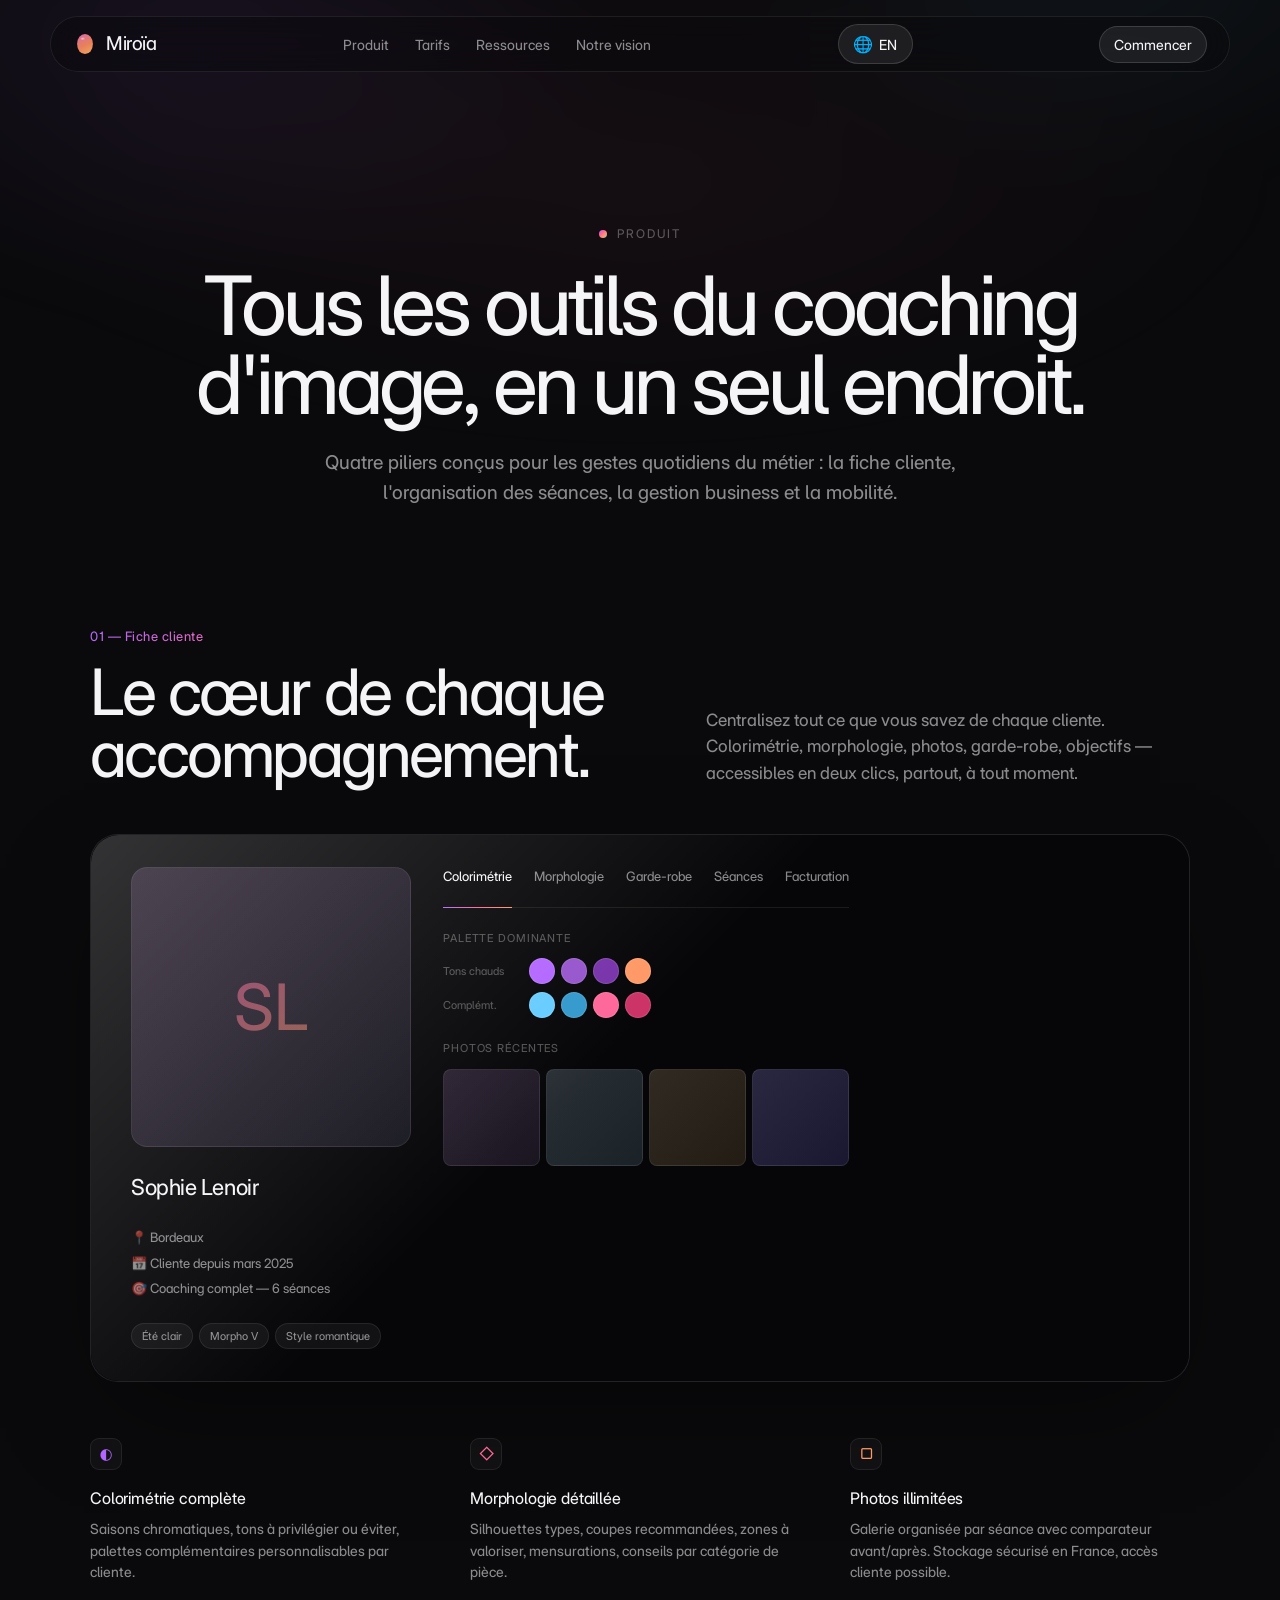
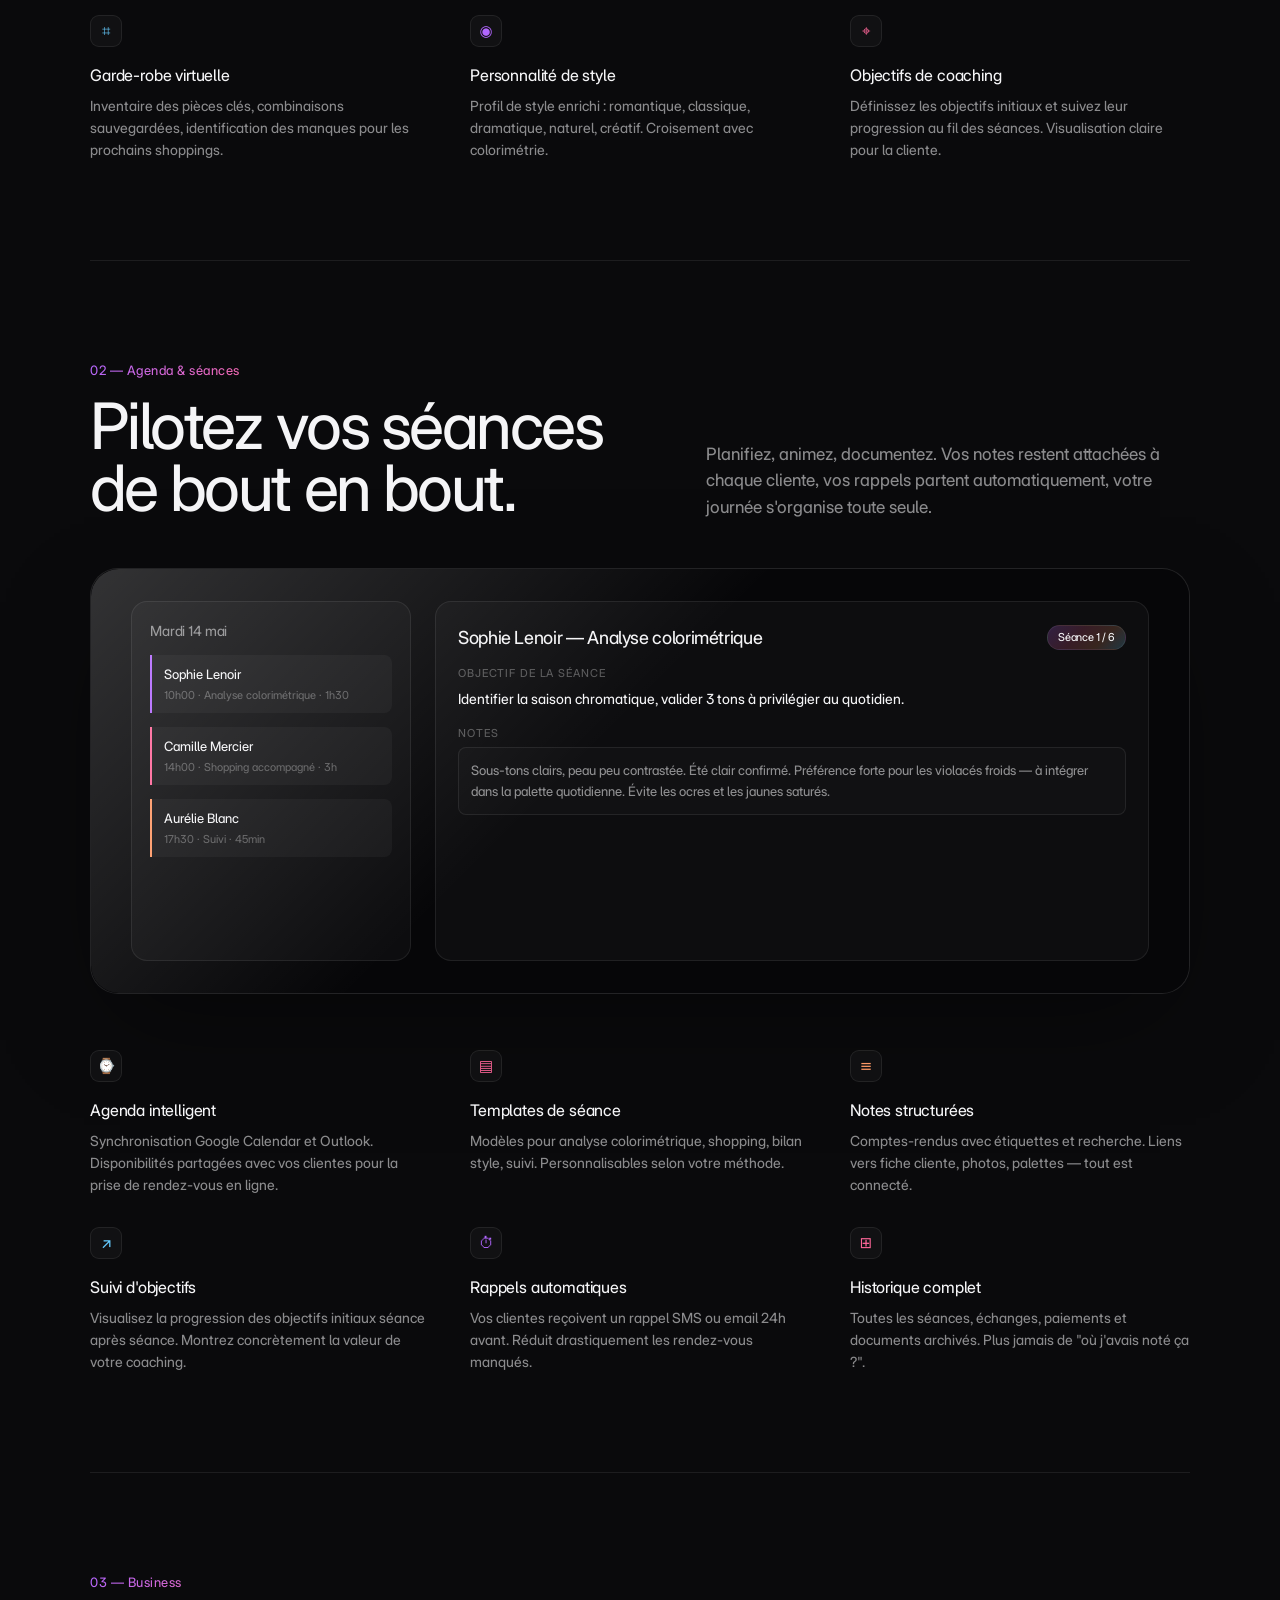
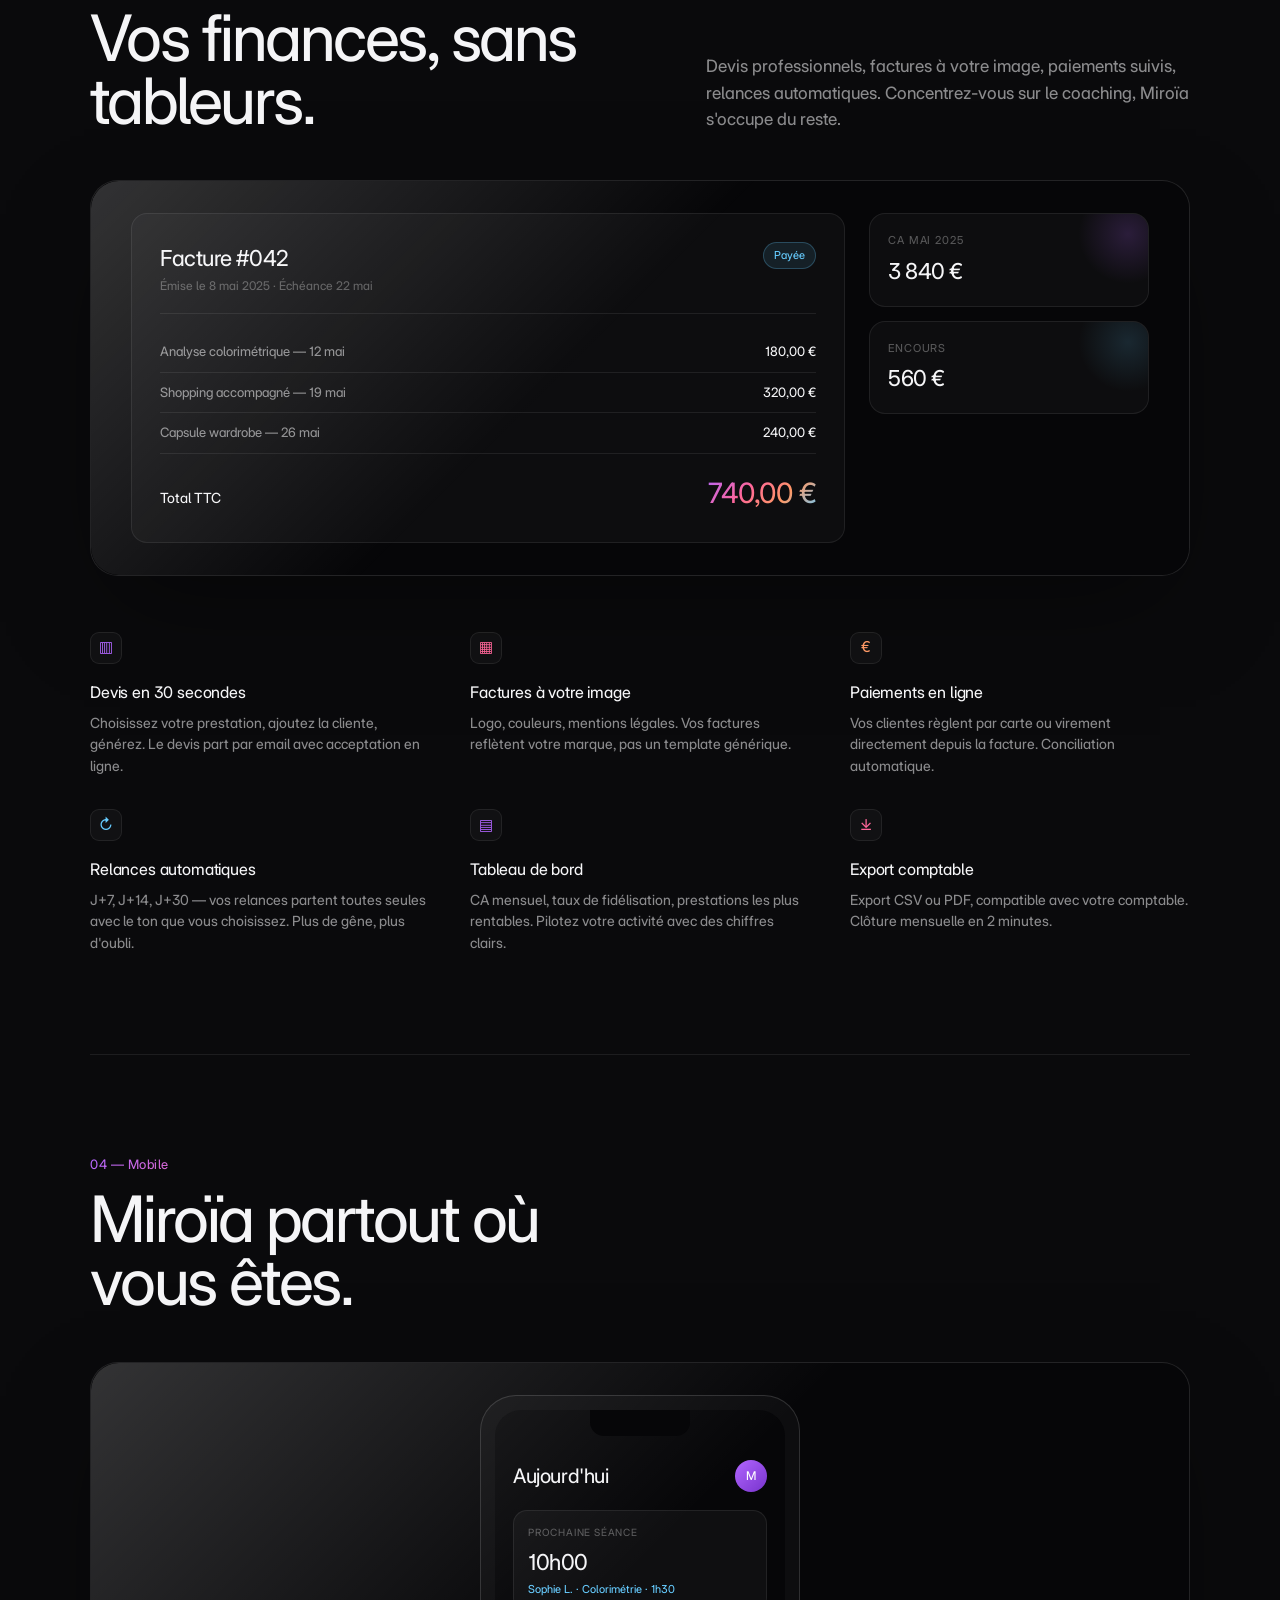
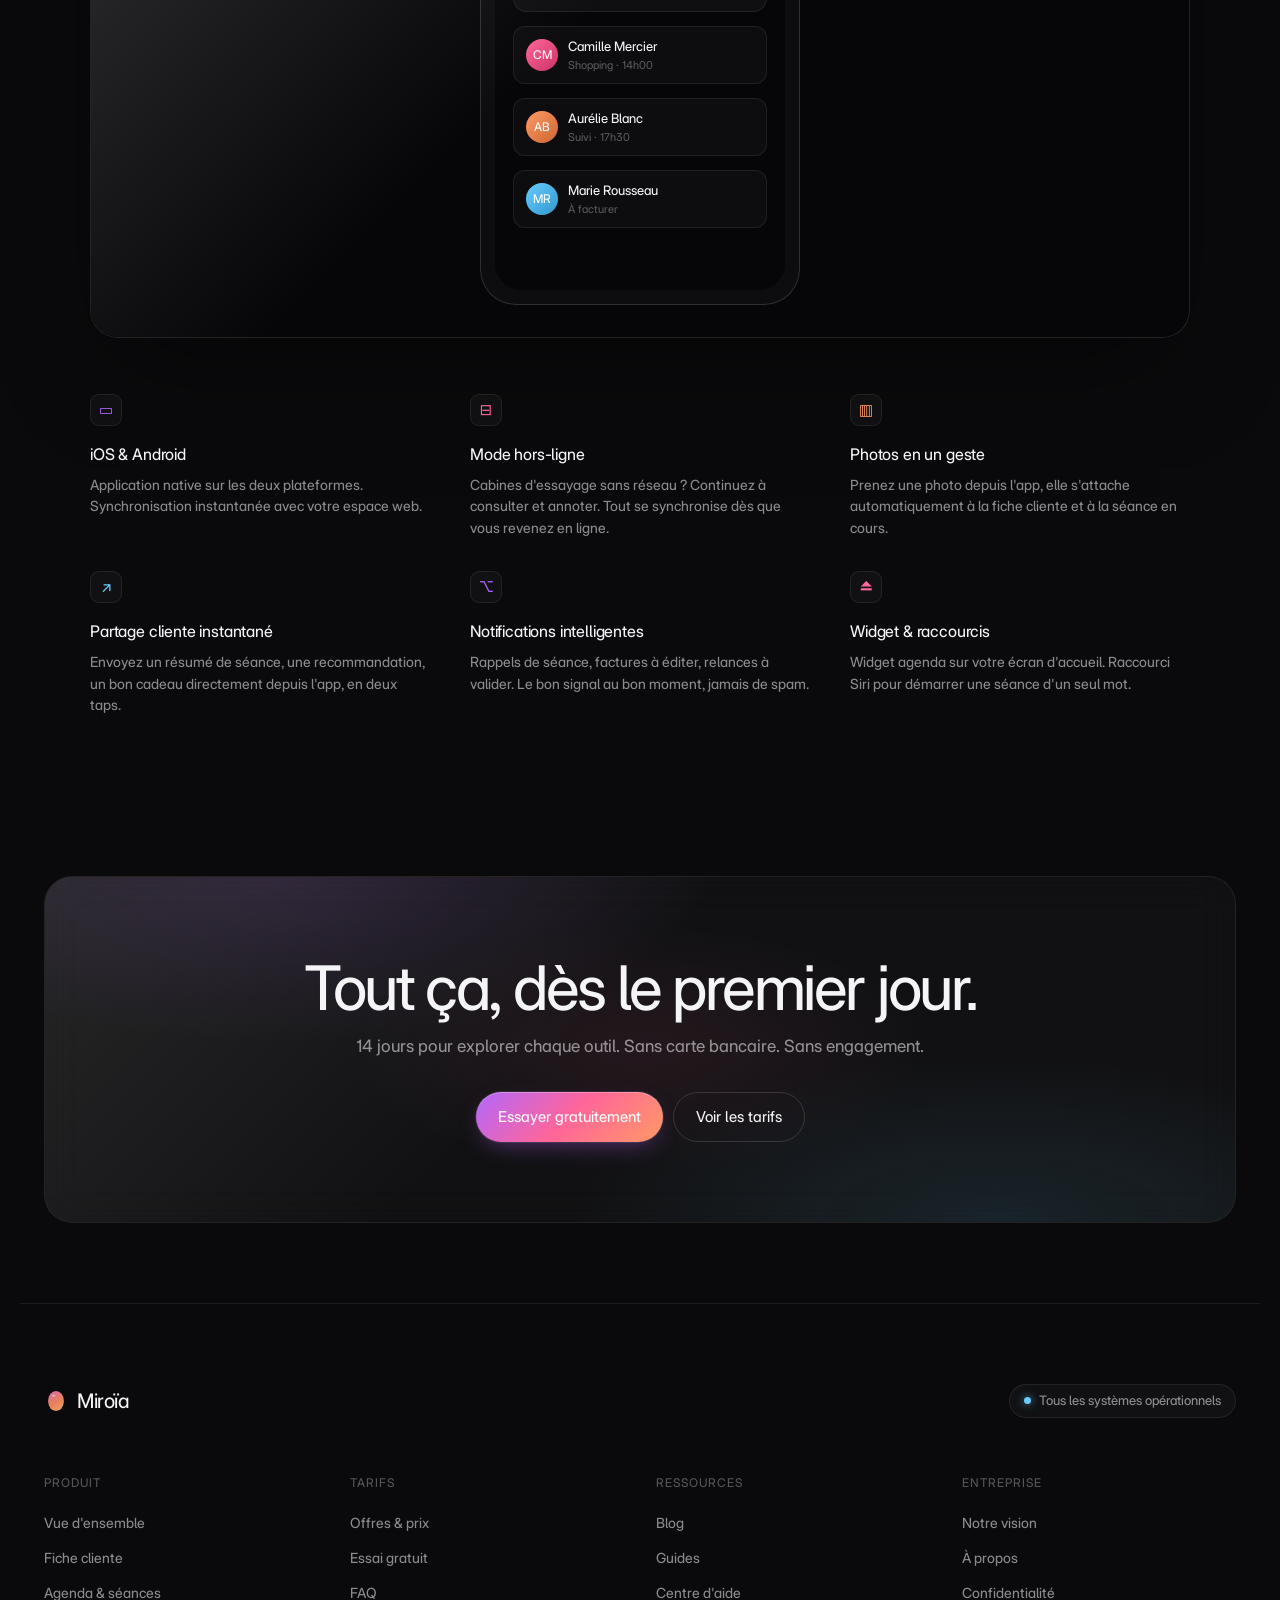
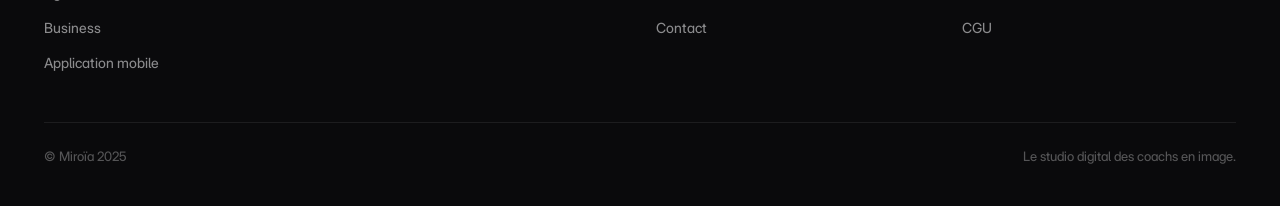
==== commit 51fa8ae3: "fix: design system consistency, lang toggle, Miroïa rename - Rework .lang-toggle to match nav pill (" ====
--- a/produit.html
+++ b/produit.html
@@ -5,8 +5,8 @@
 <link rel="icon" type="image/svg+xml" href="favicon.svg">
 <link rel="apple-touch-icon" href="favicon.svg">
 <meta name="viewport" content="width=device-width, initial-scale=1.0" />
-<title>Produit — Miroia</title>
-<meta name="description" content="Tous les outils du coaching d'image, en un seul endroit. Fiches clientes, agenda, facturation, application mobile : la suite complète Miroia." />
+<title>Produit — Miroïa</title>
+<meta name="description" content="Tous les outils du coaching d'image, en un seul endroit. Fiches clientes, agenda, facturation, application mobile : la suite complète Miroïa." />
 <link rel="preconnect" href="https://fonts.googleapis.com">
 <link rel="preconnect" href="https://fonts.gstatic.com" crossorigin>
 <link rel="stylesheet" href="https://rsms.me/inter/inter.css">
@@ -17,7 +17,7 @@
 <!-- ============ NAVIGATION ============ -->
 <nav class="nav">
   <div class="nav__wrapper">
-    <a class="nav__logo" href="/" aria-label="Miroia">
+    <a class="nav__logo" href="/" aria-label="Miroïa">
       <div class="miroia-icon">
         <svg viewBox="0 0 100 100" xmlns="http://www.w3.org/2000/svg" aria-hidden="true">
           <defs>
@@ -35,7 +35,7 @@
           <ellipse cx="43" cy="32" rx="14" ry="10" fill="url(#miroia-gloss)"/>
         </svg>
       </div>
-      Miroia
+      Miroïa
     </a>
     <div class="nav__links">
       <a href="produit.html" data-i18n="nav.product">Produit</a>
@@ -270,7 +270,7 @@
         <h2 class="product-section__title" data-reveal-words>Vos finances, sans tableurs.</h2>
       </div>
       <p class="product-section__sub" data-reveal>
-        Devis professionnels, factures à votre image, paiements suivis, relances automatiques. Concentrez-vous sur le coaching, Miroia s'occupe du reste.
+        Devis professionnels, factures à votre image, paiements suivis, relances automatiques. Concentrez-vous sur le coaching, Miroïa s'occupe du reste.
       </p>
     </header>
     <div class="product-section__visual" data-reveal="scale">
@@ -353,7 +353,7 @@
     <header class="product-section__head">
       <div>
         <span class="product-section__eyebrow">04 — Mobile</span>
-        <h2 class="product-section__title" data-reveal-words>Miroia partout où vous êtes.</h2>
+        <h2 class="product-section__title" data-reveal-words>Miroïa partout où vous êtes.</h2>
       </div>
       <p class="product-section__sub" data-reveal>
         Pendant un shopping, dans le métro, chez une cliente. L'application iOS et Android vous donne accès à tout, en lecture comme en écriture, hors-ligne quand il faut.
@@ -467,7 +467,7 @@
           <ellipse cx="43" cy="32" rx="14" ry="10" fill="url(#miroia-gloss-footer)"/>
         </svg>
       </div>
-      Miroia
+      Miroïa
     </a>
     <span class="footer__status">
       <span class="footer__status-dot"></span>
@@ -513,7 +513,7 @@
     </div>
   </div>
   <div class="footer__bottom">
-    <p>© Miroia 2025</p>
+    <p>© Miroïa 2025</p>
     <p data-i18n="footer.tagline">Conçu pour les coachs en image, partout en France.</p>
   </div>
 </footer>
--- a/styles.css
+++ b/styles.css
@@ -2508,46 +2508,58 @@
   display: inline-flex;
   align-items: center;
   gap: 6px;
-  padding: 6px 14px;
-  border: 1px solid rgba(255,255,255,0.18);
+  padding: 7px 14px;
+  border: 1px solid var(--color-border-strong);
   border-radius: 999px;
-  background: rgba(255,255,255,0.06);
+  background: rgba(255,255,255,0.08);
   color: inherit;
-  font-size: 0.85rem;
   font-family: inherit;
+  font-size: 14px;
+  font-weight: 500;
+  letter-spacing: 0.02em;
   cursor: pointer;
-  transition: background 0.2s, border-color 0.2s;
-  letter-spacing: 0.02em;
-}
-.lang-toggle:hover {
-  background: rgba(255,255,255,0.12);
-  border-color: rgba(255,255,255,0.3);
-}
+  transition: background 0.2s ease;
+}
+.lang-toggle:hover { background: rgba(255,255,255,0.14); }
+.lang-toggle:focus-visible { outline: none; background: rgba(255,255,255,0.14); }
 .lang-globe { font-size: 1rem; }
 
 /* ============================================
    29. AVANT / APRÈS SECTION
    ============================================ */
-.section-ba { padding: 96px 0; }
+.section-ba { padding: 120px 24px 60px; }
+.section-ba .section-title {
+  font-family: var(--font-display);
+  font-weight: 500;
+  font-size: clamp(48px, 5.8vw, 80px);
+  line-height: 0.96;
+  letter-spacing: -0.04em;
+  color: var(--color-text);
+  text-align: center;
+}
 .ba-grid {
   display: grid;
   grid-template-columns: 1fr 1fr;
   gap: 24px;
-  margin-top: 48px;
+  max-width: 1100px;
+  margin: 48px auto 0;
 }
 .ba-col {
-  border-radius: 16px;
+  border-radius: var(--radius-2xl);
   padding: 32px;
+  border: 1px solid var(--color-border);
+  backdrop-filter: blur(20px);
+  -webkit-backdrop-filter: blur(20px);
 }
 .ba-col--before {
-  background: rgba(255,255,255,0.04);
-  border: 1px solid rgba(255,255,255,0.08);
+  background: rgba(255,255,255,0.03);
+  border: 1px solid rgba(255,255,255,0.07);
 }
 .ba-col--after {
   background: linear-gradient(135deg,
-    rgba(178,102,255,0.10) 0%,
-    rgba(102,204,255,0.10) 100%);
-  border: 1px solid rgba(178,102,255,0.25);
+    rgba(178,102,255,0.08) 0%,
+    rgba(102,204,255,0.08) 100%);
+  border: 1px solid rgba(178,102,255,0.18);
 }
 .ba-col__head {
   font-size: 1rem;
@@ -2558,16 +2570,36 @@
 .ba-col--after .ba-col__head { opacity: 1; }
 .ba-list { list-style: none; padding: 0; margin: 0; display: flex;
   flex-direction: column; gap: 14px; }
-.ba-list li { font-size: 0.95rem; line-height: 1.5; opacity: 0.85;
-  padding-left: 20px; position: relative; }
+.ba-list li {
+  font-size: 15px;
+  line-height: 1.5;
+  color: var(--color-text-muted);
+  padding-left: 24px;
+  position: relative;
+}
+.ba-col--after .ba-list li { color: var(--color-text); }
 .ba-col--before .ba-list li::before {
-  content: '✗'; position: absolute; left: 0; opacity: 0.4;
+  content: '✕';
+  position: absolute;
+  left: 0;
+  color: rgba(255,255,255,0.22);
 }
 .ba-col--after .ba-list li::before {
-  content: '✓'; position: absolute; left: 0;
-  background: linear-gradient(90deg, #b266ff, #66ccff);
-  -webkit-background-clip: text; -webkit-text-fill-color: transparent;
+  content: '✓';
+  position: absolute;
+  left: 0;
+  background: linear-gradient(90deg, #b266ff, #ff6699, #ff9966, #66ccff);
+  -webkit-background-clip: text;
+  -webkit-text-fill-color: transparent;
+  background-clip: text;
 }
 @media (max-width: 768px) {
   .ba-grid { grid-template-columns: 1fr; }
 }
+@media (max-width: 740px) {
+  .section-ba { padding: 80px 16px 40px; }
+  .section-ba .section-title { font-size: 40px; }
+}
+@media (max-width: 480px) {
+  .section-ba .section-title { font-size: 34px; }
+}
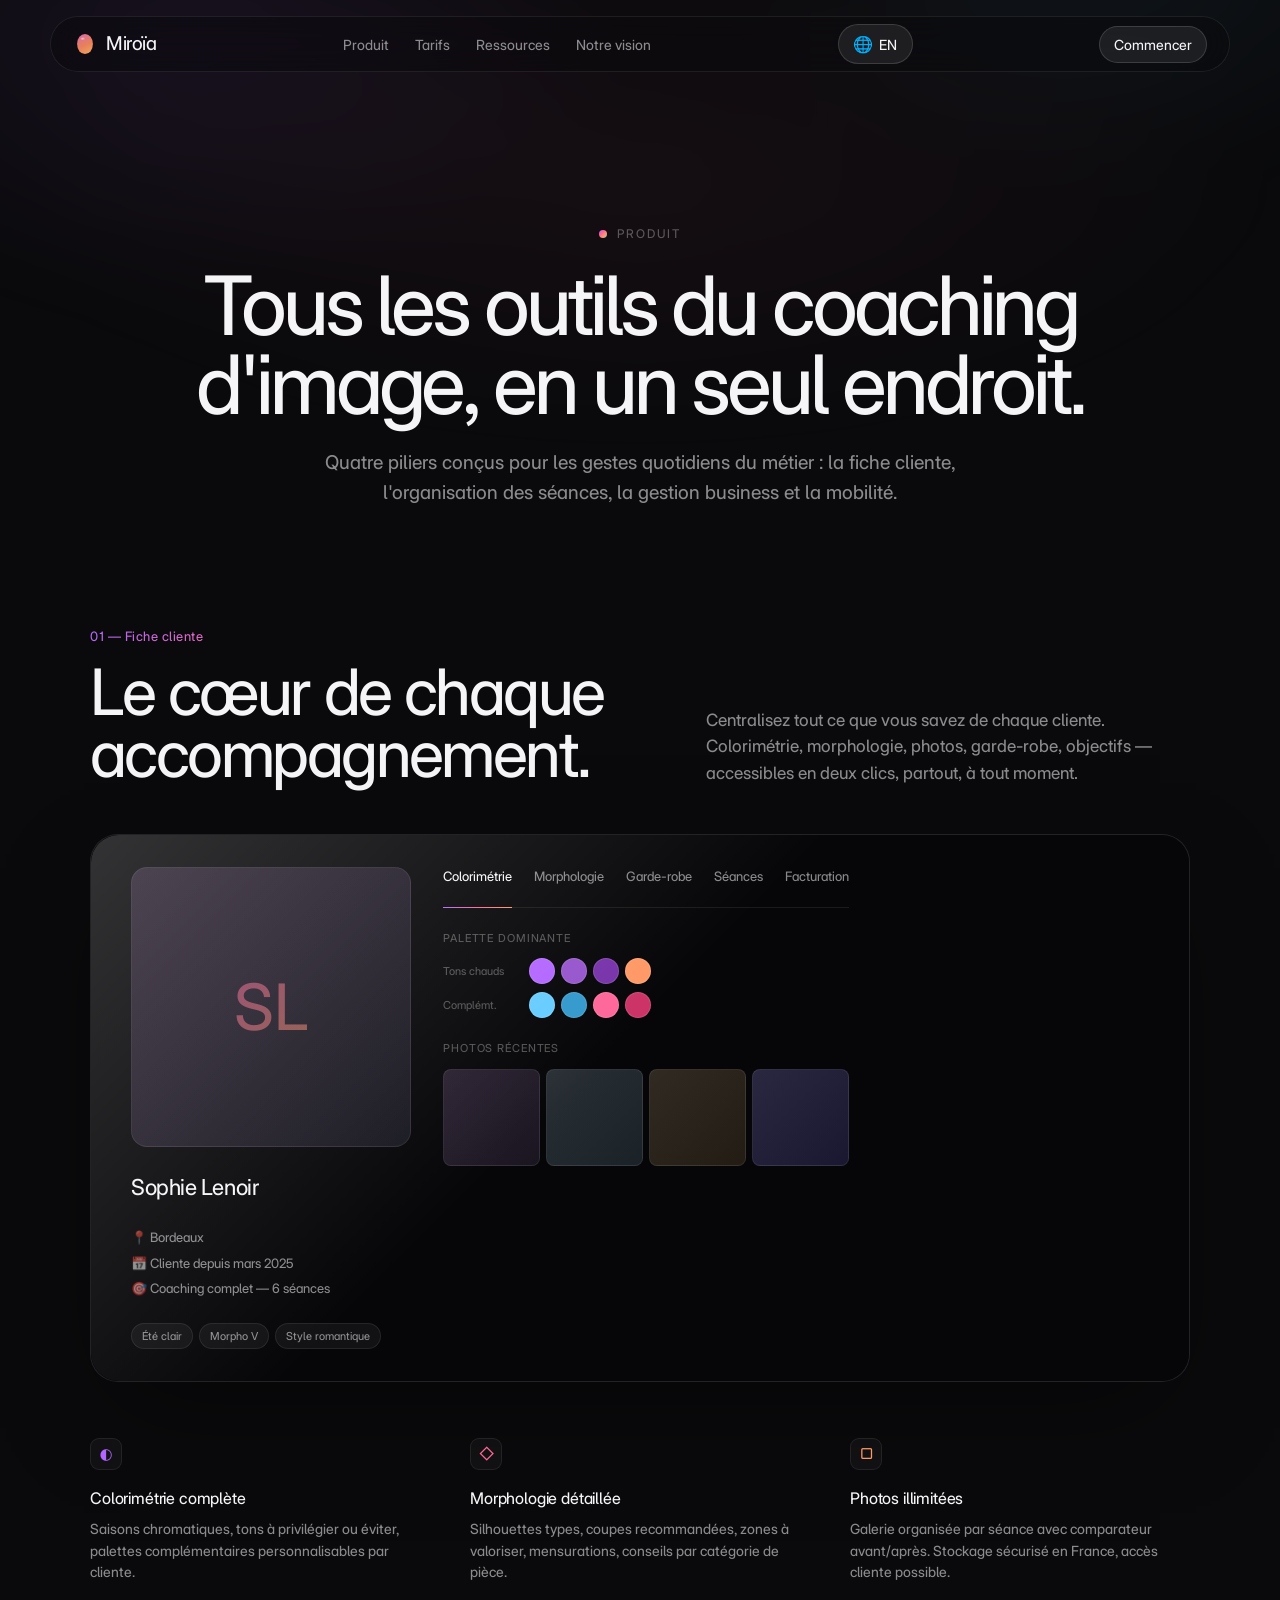
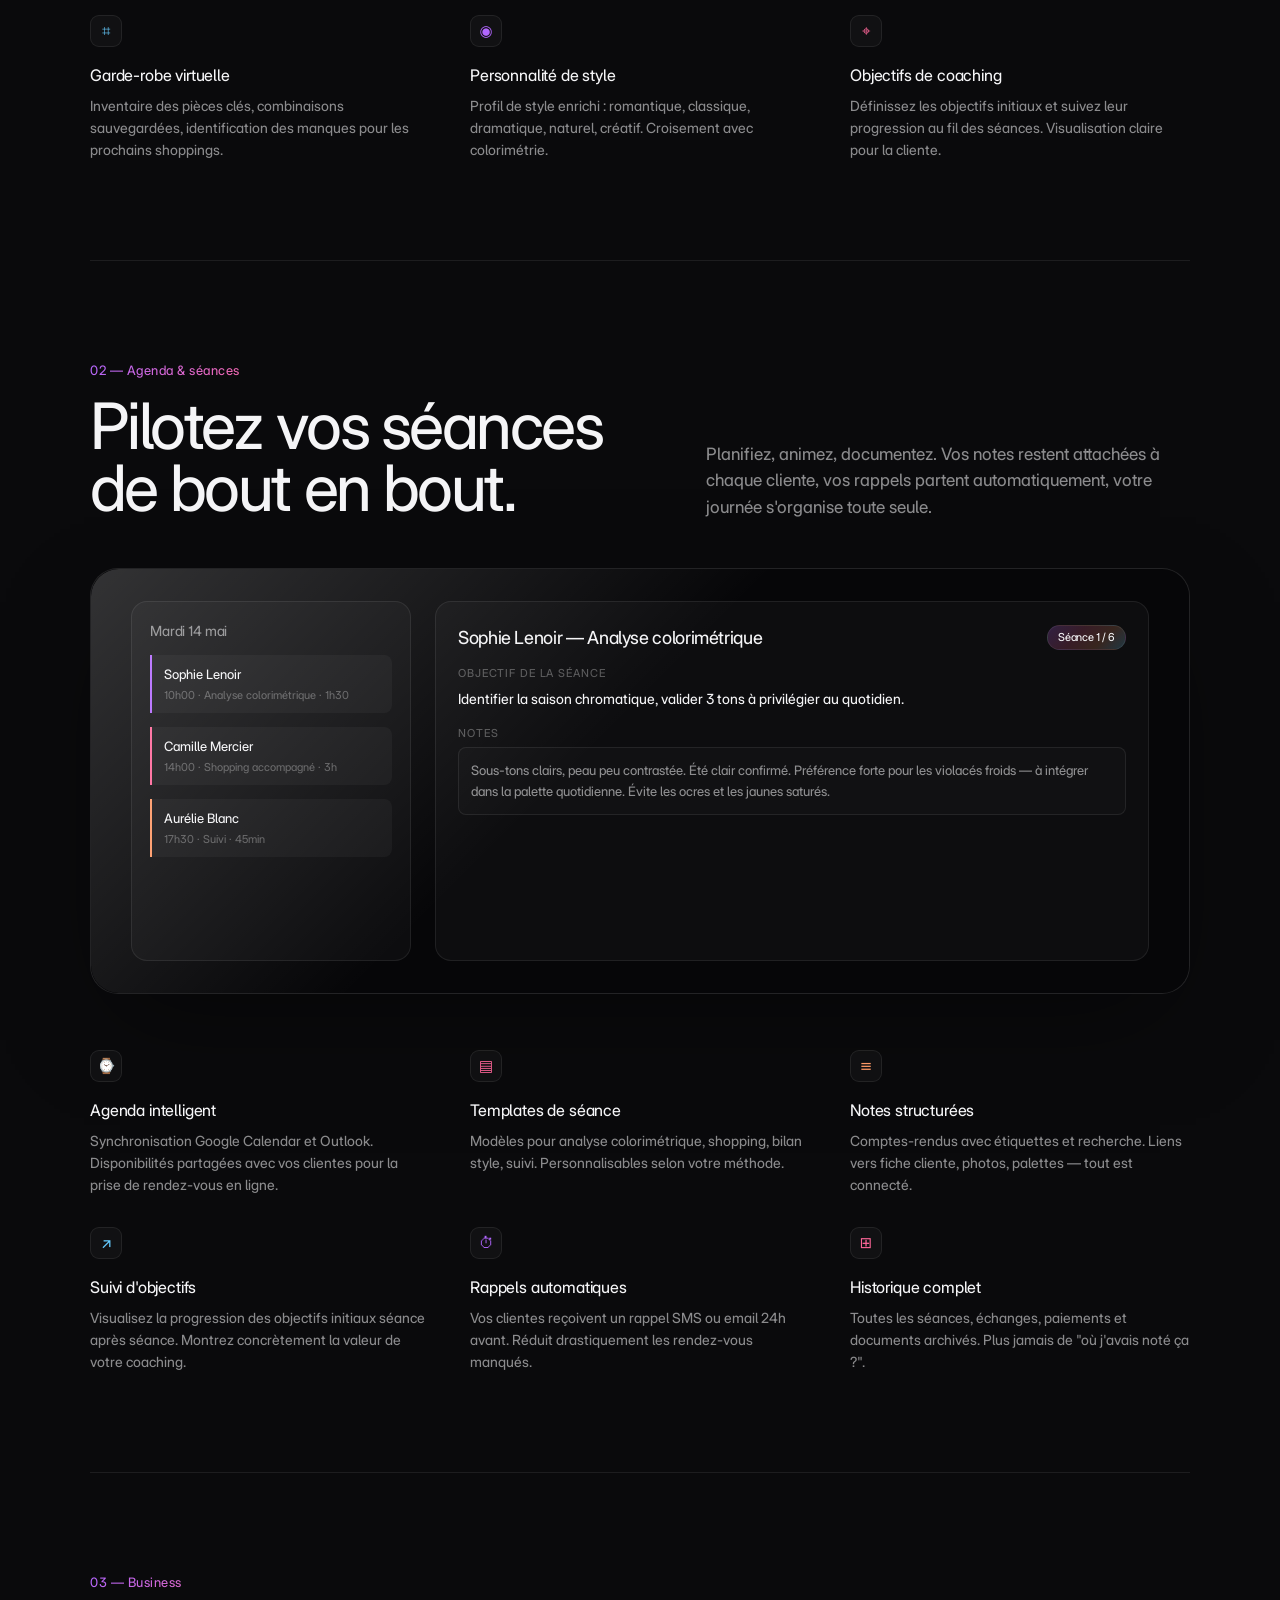
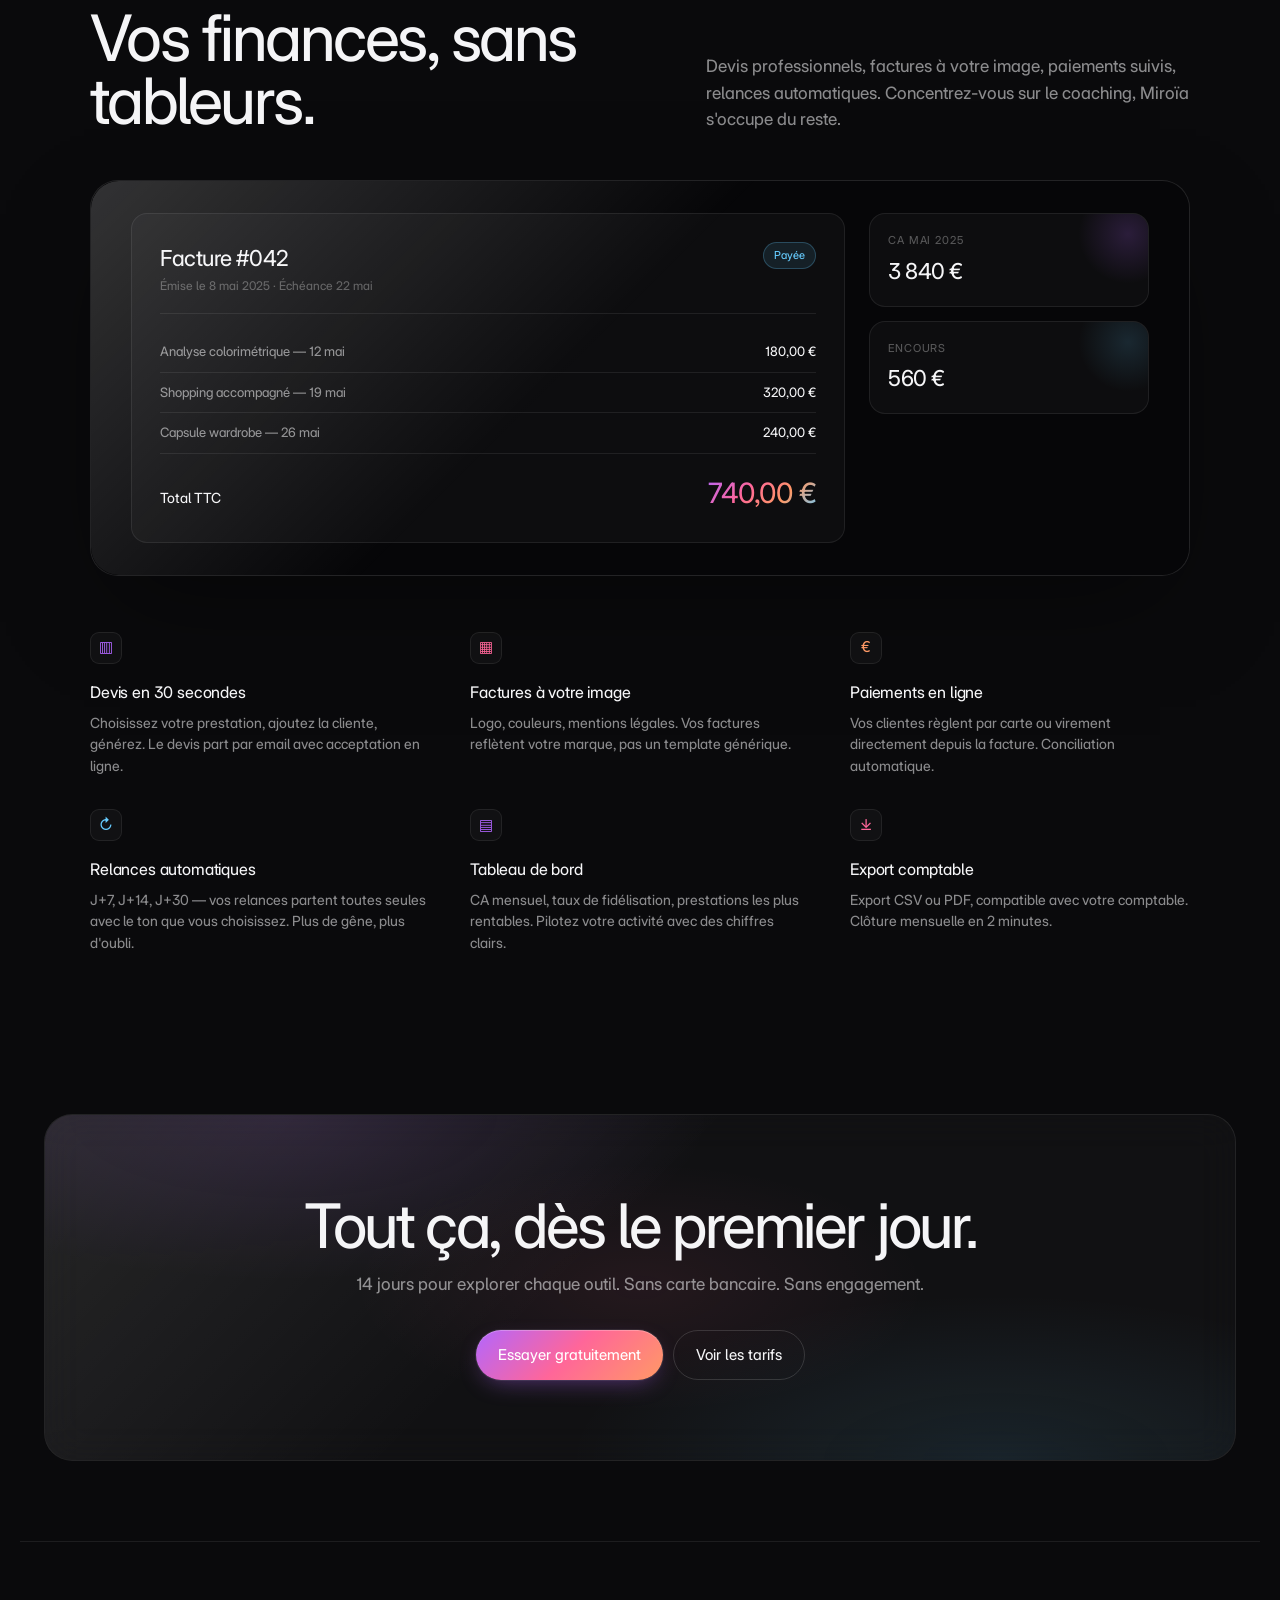
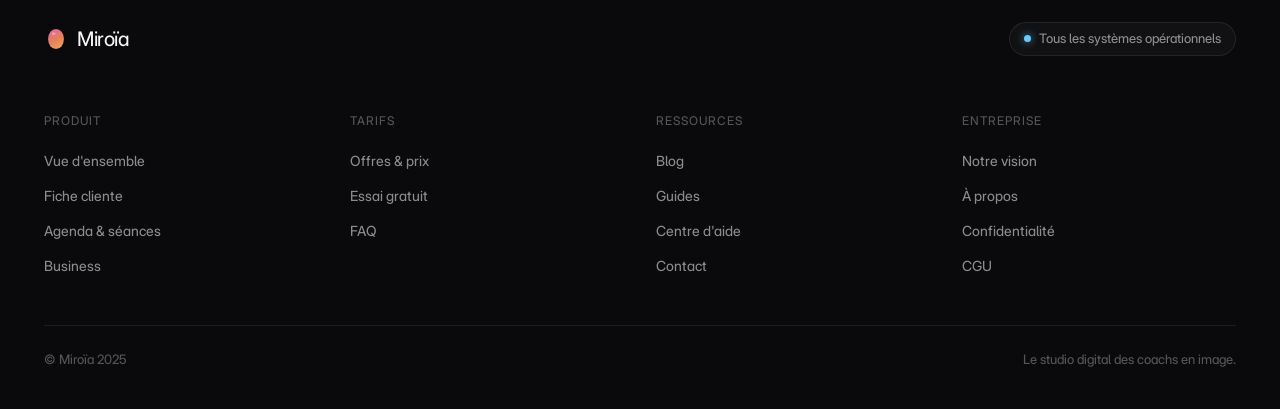
==== commit 83906e7f: "fix: hero copy, features subtitle, remove iOS/Android from produit - Update hero.headline/hero.sub (" ====
--- a/produit.html
+++ b/produit.html
@@ -6,7 +6,7 @@
 <link rel="apple-touch-icon" href="favicon.svg">
 <meta name="viewport" content="width=device-width, initial-scale=1.0" />
 <title>Produit — Miroïa</title>
-<meta name="description" content="Tous les outils du coaching d'image, en un seul endroit. Fiches clientes, agenda, facturation, application mobile : la suite complète Miroïa." />
+<meta name="description" content="Tous les outils du coaching d'image, en un seul endroit. Fiches clientes, agenda, facturation : la suite complète Miroïa." />
 <link rel="preconnect" href="https://fonts.googleapis.com">
 <link rel="preconnect" href="https://fonts.gstatic.com" crossorigin>
 <link rel="stylesheet" href="https://rsms.me/inter/inter.css">
@@ -348,90 +348,6 @@
     </div>
   </article>
 
-  <!-- 4. Mobile & communication -->
-  <article class="product-section" id="mobile">
-    <header class="product-section__head">
-      <div>
-        <span class="product-section__eyebrow">04 — Mobile</span>
-        <h2 class="product-section__title" data-reveal-words>Miroïa partout où vous êtes.</h2>
-      </div>
-      <p class="product-section__sub" data-reveal>
-        Pendant un shopping, dans le métro, chez une cliente. L'application iOS et Android vous donne accès à tout, en lecture comme en écriture, hors-ligne quand il faut.
-      </p>
-    </header>
-    <div class="product-section__visual" data-reveal="scale">
-      <div class="product-section__visual-inner">
-        <div class="pv-mobile">
-          <div class="pv-mobile__notch"></div>
-          <div class="pv-mobile__screen">
-            <div class="pv-mobile__header">
-              <div class="pv-mobile__title">Aujourd'hui</div>
-              <div class="pv-mobile__avatar">M</div>
-            </div>
-            <div class="pv-mobile__card">
-              <div class="pv-mobile__card-label">Prochaine séance</div>
-              <div class="pv-mobile__card-value">10h00</div>
-              <div class="pv-mobile__card-sub">Sophie L. · Colorimétrie · 1h30</div>
-            </div>
-            <div class="pv-mobile__row">
-              <div class="pv-mobile__row-avatar" style="background:linear-gradient(135deg,#ff6699,#cc3366);">CM</div>
-              <div class="pv-mobile__row-info">
-                <div class="pv-mobile__row-name">Camille Mercier</div>
-                <div class="pv-mobile__row-meta">Shopping · 14h00</div>
-              </div>
-            </div>
-            <div class="pv-mobile__row">
-              <div class="pv-mobile__row-avatar" style="background:linear-gradient(135deg,#ff9966,#cc6633);">AB</div>
-              <div class="pv-mobile__row-info">
-                <div class="pv-mobile__row-name">Aurélie Blanc</div>
-                <div class="pv-mobile__row-meta">Suivi · 17h30</div>
-              </div>
-            </div>
-            <div class="pv-mobile__row">
-              <div class="pv-mobile__row-avatar" style="background:linear-gradient(135deg,#66ccff,#3399cc);">MR</div>
-              <div class="pv-mobile__row-info">
-                <div class="pv-mobile__row-name">Marie Rousseau</div>
-                <div class="pv-mobile__row-meta">À facturer</div>
-              </div>
-            </div>
-          </div>
-        </div>
-      </div>
-    </div>
-    <div class="product-section__features" data-reveal-children>
-      <div class="product-section__feature">
-        <div class="product-section__feature-icon violet">▭</div>
-        <h6>iOS &amp; Android</h6>
-        <p>Application native sur les deux plateformes. Synchronisation instantanée avec votre espace web.</p>
-      </div>
-      <div class="product-section__feature">
-        <div class="product-section__feature-icon pink">⊟</div>
-        <h6>Mode hors-ligne</h6>
-        <p>Cabines d'essayage sans réseau ? Continuez à consulter et annoter. Tout se synchronise dès que vous revenez en ligne.</p>
-      </div>
-      <div class="product-section__feature">
-        <div class="product-section__feature-icon peach">▥</div>
-        <h6>Photos en un geste</h6>
-        <p>Prenez une photo depuis l'app, elle s'attache automatiquement à la fiche cliente et à la séance en cours.</p>
-      </div>
-      <div class="product-section__feature">
-        <div class="product-section__feature-icon cyan">↗</div>
-        <h6>Partage cliente instantané</h6>
-        <p>Envoyez un résumé de séance, une recommandation, un bon cadeau directement depuis l'app, en deux taps.</p>
-      </div>
-      <div class="product-section__feature">
-        <div class="product-section__feature-icon violet">⌥</div>
-        <h6>Notifications intelligentes</h6>
-        <p>Rappels de séance, factures à éditer, relances à valider. Le bon signal au bon moment, jamais de spam.</p>
-      </div>
-      <div class="product-section__feature">
-        <div class="product-section__feature-icon pink">⏏</div>
-        <h6>Widget &amp; raccourcis</h6>
-        <p>Widget agenda sur votre écran d'accueil. Raccourci Siri pour démarrer une séance d'un seul mot.</p>
-      </div>
-    </div>
-  </article>
-
 </section>
 
 <!-- ============ CTA ============ -->
@@ -482,7 +398,6 @@
         <li><a href="#fiche">Fiche cliente</a></li>
         <li><a href="#agenda">Agenda &amp; séances</a></li>
         <li><a href="#business">Business</a></li>
-        <li><a href="#mobile">Application mobile</a></li>
       </ul>
     </div>
     <div class="footer__col">
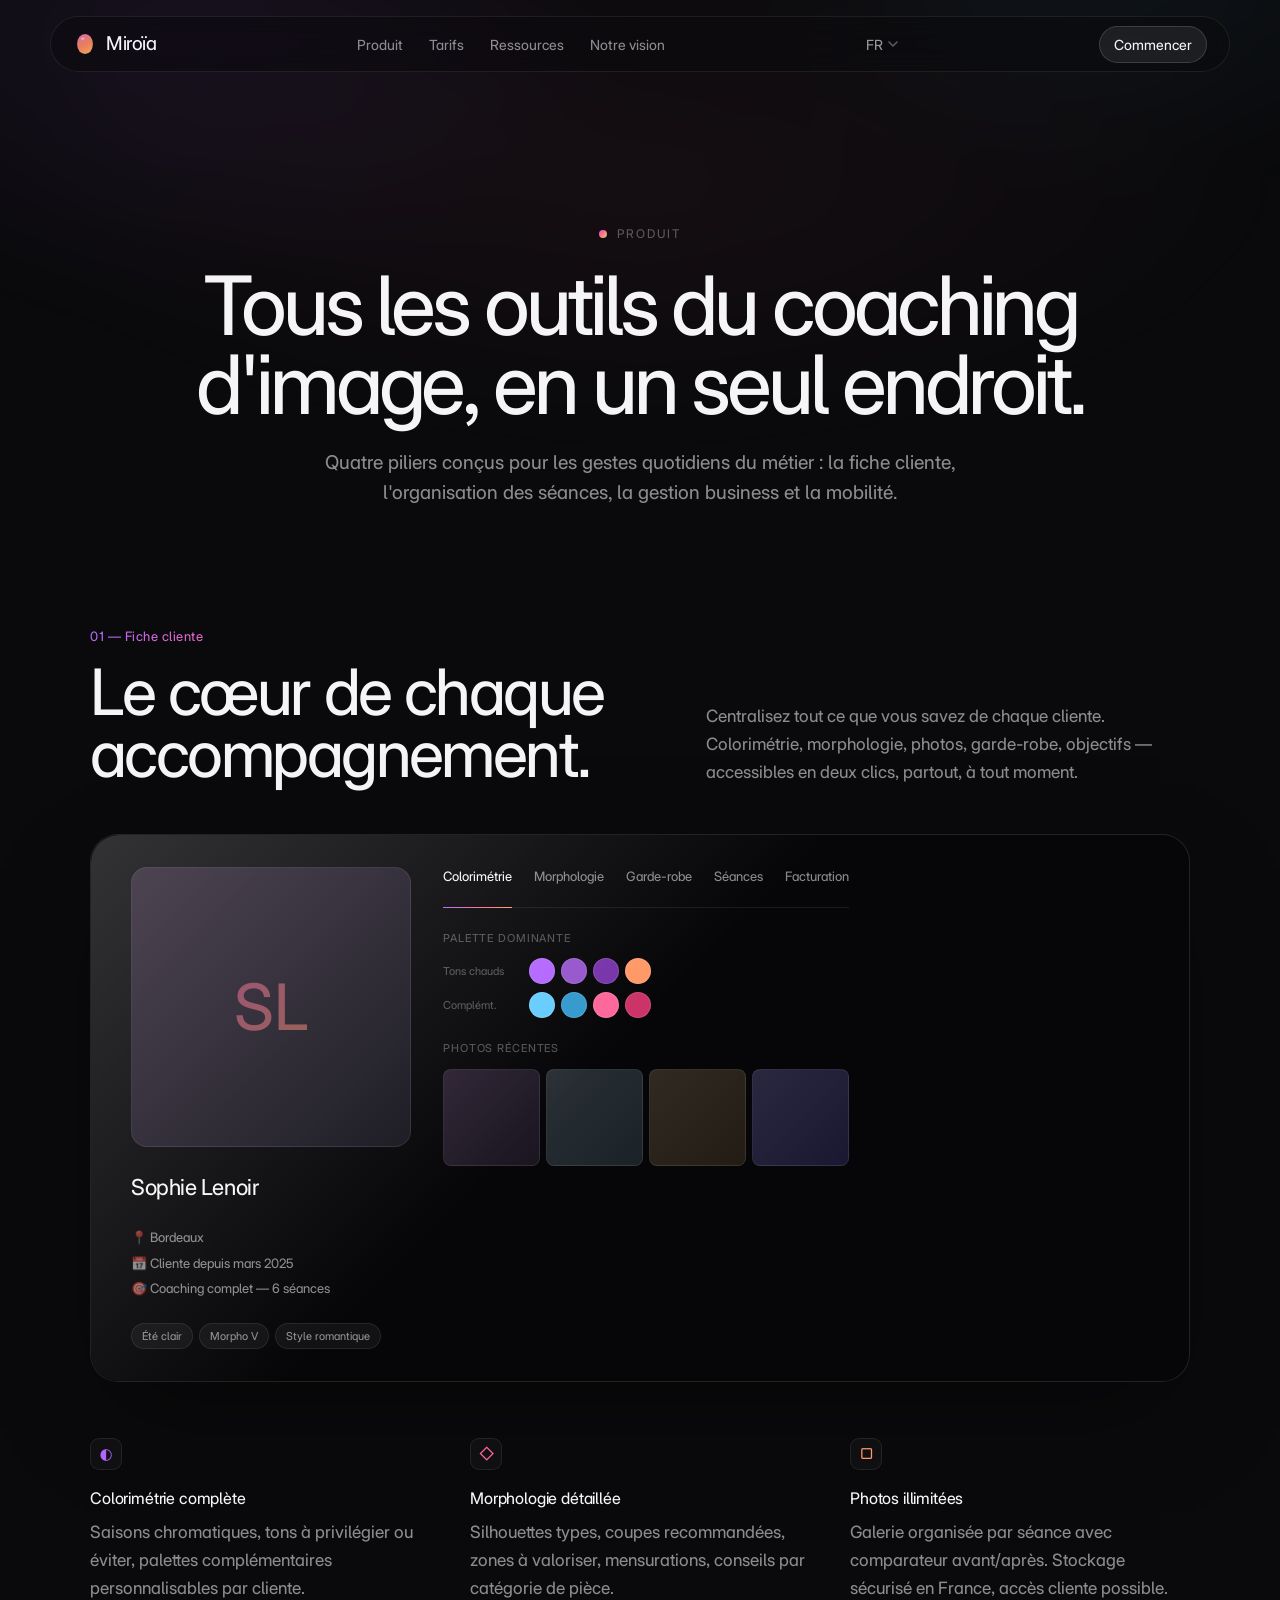
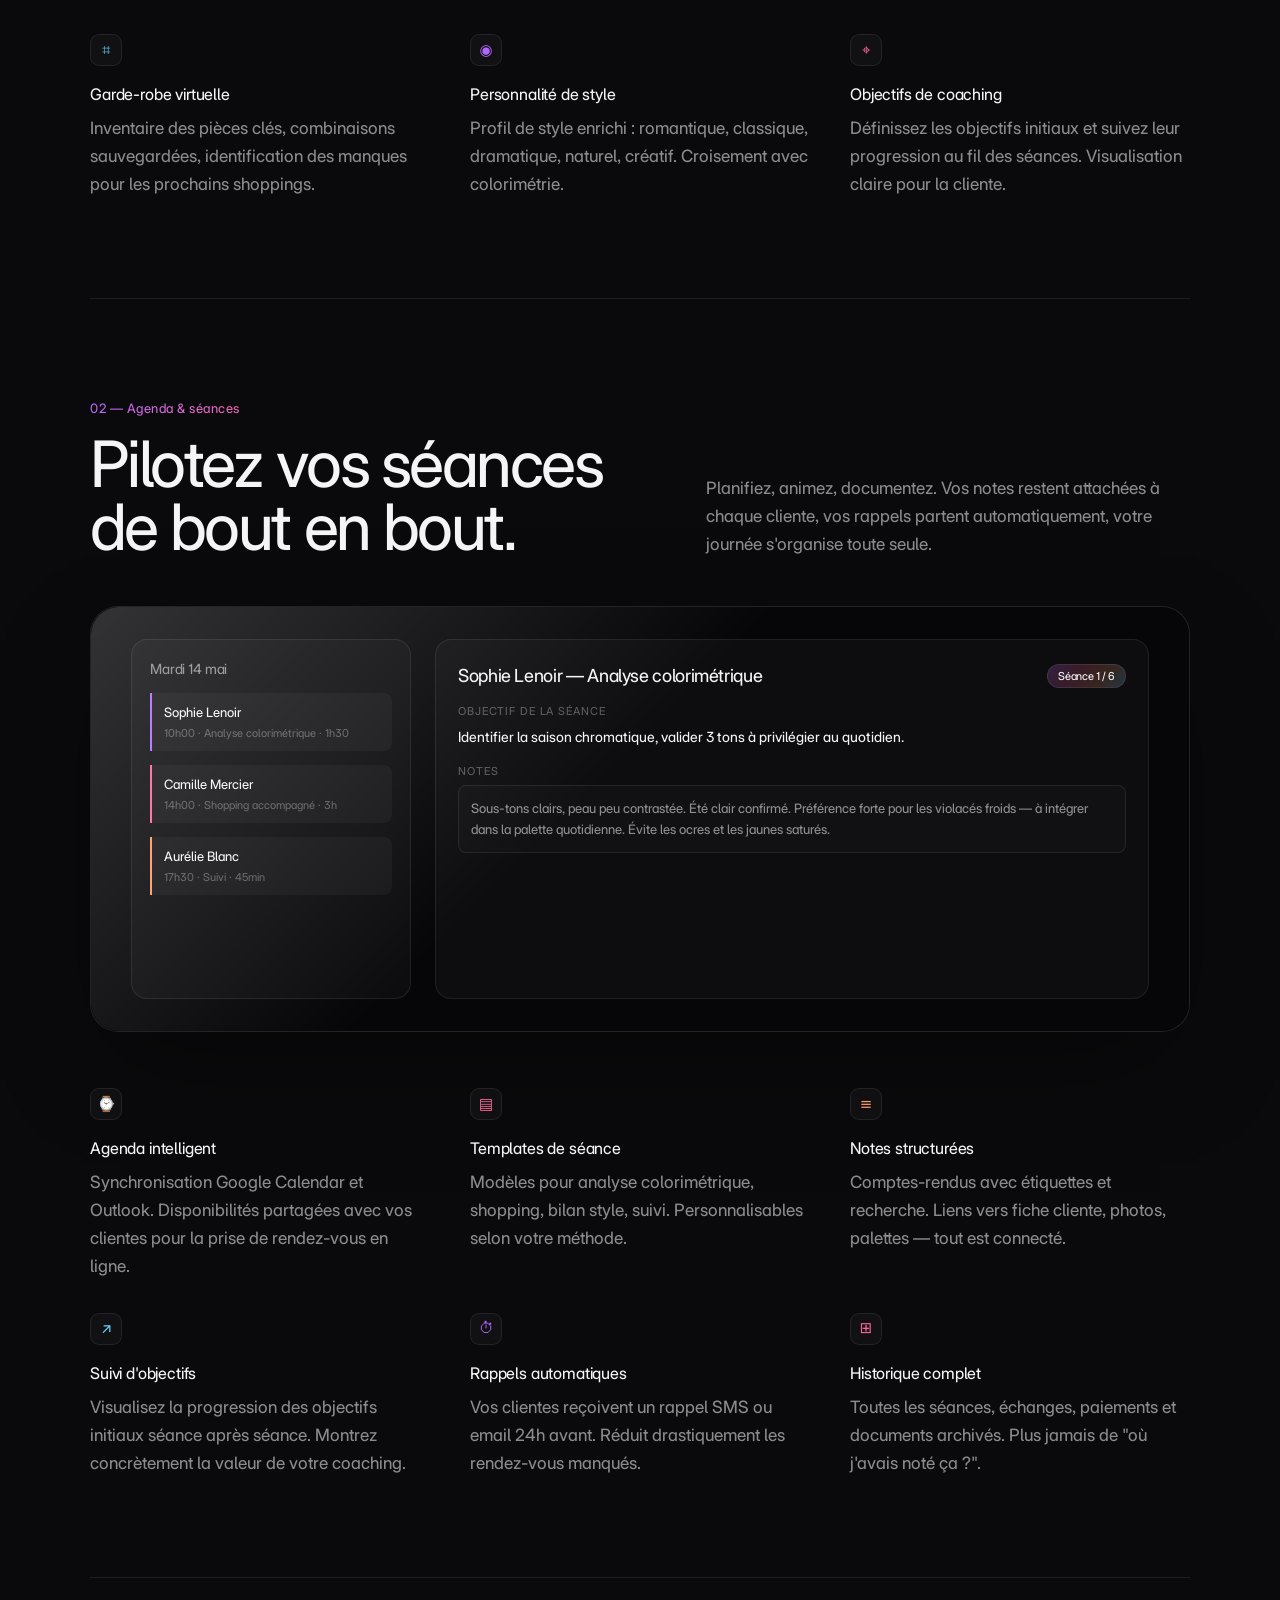
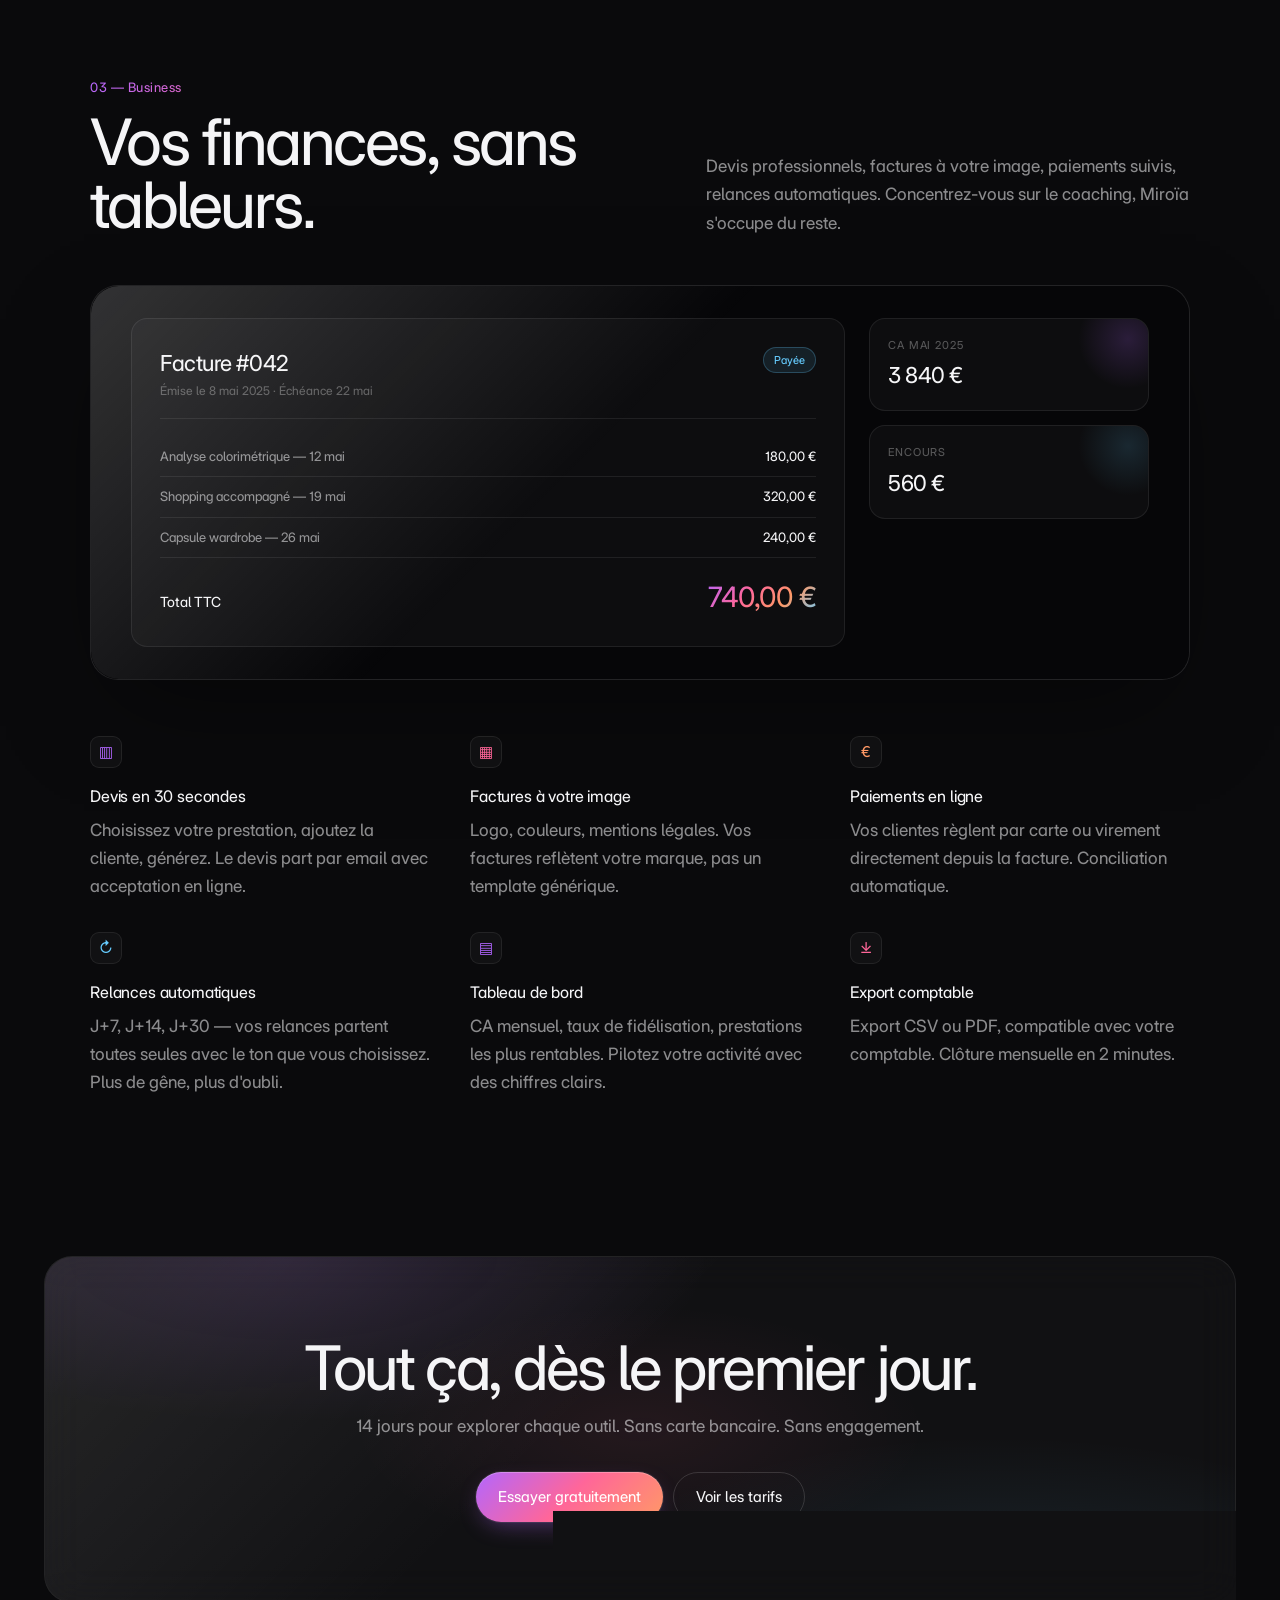
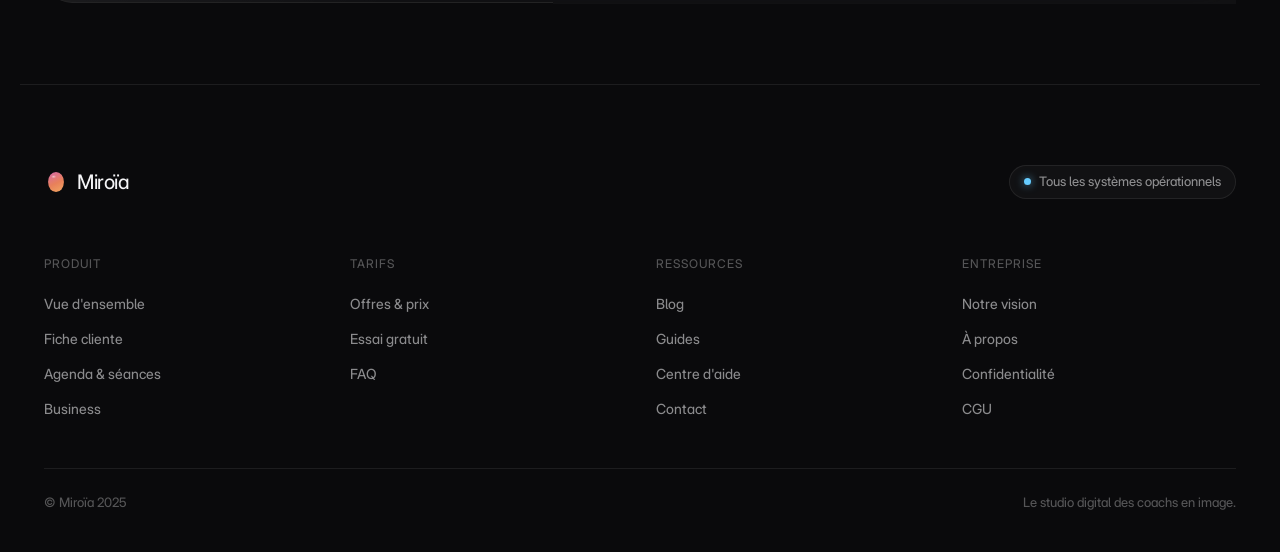
==== commit 4b592888: "fix: remove hero pastille, lang dropdown redesign - Remove decorative .hero__pill-dot span from hero" ====
--- a/produit.html
+++ b/produit.html
@@ -43,10 +43,29 @@
       <a href="ressources.html" data-i18n="nav.resources">Ressources</a>
       <a href="index.html#manifest">Notre vision</a>
     </div>
-    <button id="lang-toggle" class="lang-toggle" aria-label="Switch language">
-      <span class="lang-globe">🌐</span>
-      <span class="lang-label" data-i18n="nav.lang">EN</span>
-    </button>
+    <div class="lang-dropdown" id="lang-dropdown">
+      <button
+        class="lang-dropdown__btn"
+        id="lang-toggle"
+        aria-haspopup="listbox"
+        aria-expanded="false"
+        aria-label="Changer de langue">
+        <span class="lang-label">FR</span>
+        <svg class="lang-caret" width="10" height="6" viewBox="0 0 10 6"
+             fill="none" xmlns="http://www.w3.org/2000/svg">
+          <path d="M1 1L5 5L9 1" stroke="currentColor" stroke-width="1.5"
+                stroke-linecap="round" stroke-linejoin="round"/>
+        </svg>
+      </button>
+      <ul class="lang-dropdown__menu" role="listbox" id="lang-menu" hidden>
+        <li role="option">
+          <button class="lang-option" data-lang="fr">Français</button>
+        </li>
+        <li role="option">
+          <button class="lang-option" data-lang="en">English</button>
+        </li>
+      </ul>
+    </div>
     <a class="nav__cta" href="#cta" data-i18n="nav.cta">Essayer gratuitement</a>
     <button class="nav__burger" aria-label="Ouvrir le menu" aria-expanded="false">
       <span></span><span></span><span></span>
--- a/styles.css
+++ b/styles.css
@@ -525,6 +525,7 @@
 }
 .section-head__sub {
   font-size: 17px;
+  line-height: 1.65;
   color: var(--color-text-muted);
   max-width: 42ch;
   justify-self: end;
@@ -586,9 +587,9 @@
   overflow: hidden;
 }
 .beauty__caption {
-  font-size: 15px;
-  color: var(--color-text-muted);
-  line-height: 1.5;
+  font-size: 17px;
+  color: var(--color-text-muted);
+  line-height: 1.65;
   position: relative;
 }
 .beauty__caption strong {
@@ -748,7 +749,7 @@
 .spotlight__sub {
   font-size: 17px;
   color: var(--color-text-muted);
-  line-height: 1.55;
+  line-height: 1.65;
   max-width: 56ch;
   margin: 0 auto;
 }
@@ -926,9 +927,9 @@
   color: var(--color-text);
 }
 .feat6 p {
-  font-size: 14px;
-  color: var(--color-text-muted);
-  line-height: 1.55;
+  font-size: 17px;
+  color: var(--color-text-muted);
+  line-height: 1.65;
   max-width: 32ch;
 }
 
@@ -1633,7 +1634,7 @@
 .product-section__sub {
   font-size: 17px;
   color: var(--color-text-muted);
-  line-height: 1.55;
+  line-height: 1.65;
   max-width: 44ch;
   justify-self: end;
 }
@@ -1698,9 +1699,9 @@
   letter-spacing: -0.01em;
 }
 .product-section__feature p {
-  font-size: 14px;
-  color: var(--color-text-muted);
-  line-height: 1.55;
+  font-size: 17px;
+  color: var(--color-text-muted);
+  line-height: 1.65;
 }
 
 /* Product page mock variants — agenda, invoice, mobile */
@@ -2502,29 +2503,6 @@
 }
 
 /* ============================================
-   28. LANG TOGGLE
-   ============================================ */
-.lang-toggle {
-  display: inline-flex;
-  align-items: center;
-  gap: 6px;
-  padding: 7px 14px;
-  border: 1px solid var(--color-border-strong);
-  border-radius: 999px;
-  background: rgba(255,255,255,0.08);
-  color: inherit;
-  font-family: inherit;
-  font-size: 14px;
-  font-weight: 500;
-  letter-spacing: 0.02em;
-  cursor: pointer;
-  transition: background 0.2s ease;
-}
-.lang-toggle:hover { background: rgba(255,255,255,0.14); }
-.lang-toggle:focus-visible { outline: none; background: rgba(255,255,255,0.14); }
-.lang-globe { font-size: 1rem; }
-
-/* ============================================
    29. AVANT / APRÈS SECTION
    ============================================ */
 .section-ba { padding: 120px 24px 60px; }
@@ -2603,3 +2581,114 @@
 @media (max-width: 480px) {
   .section-ba .section-title { font-size: 34px; }
 }
+
+/* ============================================
+   30. PRICING COMPARE — column differentiation
+   ============================================ */
+.plan-badge {
+  display: inline-block;
+  font-size: 0.68rem;
+  font-weight: 600;
+  letter-spacing: 0.09em;
+  text-transform: uppercase;
+  padding: 2px 9px;
+  border-radius: 999px;
+  background: linear-gradient(90deg, var(--c-violet), var(--c-pink));
+  color: #fff;
+  margin-bottom: 6px;
+  vertical-align: middle;
+}
+
+/* Pro column (3rd) — recommended tier */
+.compare-table thead th:nth-child(3),
+.compare-table td[data-label="Pro"] {
+  background: rgba(178, 102, 255, 0.05);
+}
+.compare-table thead th:nth-child(3) {
+  border-top: 2px solid var(--c-violet);
+  position: relative;
+}
+
+/* Studio column (4th) — slightly elevated, no gradient */
+.compare-table thead th:nth-child(4),
+.compare-table td[data-label="Studio"] {
+  background: var(--color-surface);
+}
+.compare-table thead th:nth-child(4) {
+  border-top: 2px solid rgba(255, 255, 255, 0.15);
+}
+
+/* ── Language dropdown ─────────────────────────── */
+.lang-dropdown {
+  position: relative;
+  display: inline-flex;
+}
+.lang-dropdown__btn {
+  display: inline-flex;
+  align-items: center;
+  gap: 5px;
+  background: none;
+  border: none;
+  padding: 0;
+  font-size: 14px;
+  font-family: inherit;
+  color: inherit;
+  opacity: 0.6;
+  cursor: pointer;
+  transition: opacity 0.18s ease;
+  letter-spacing: inherit;
+}
+.lang-dropdown__btn:hover { opacity: 1; }
+.lang-dropdown__btn:focus-visible {
+  outline: 2px solid rgba(255,255,255,0.25);
+  outline-offset: 4px;
+  border-radius: 4px;
+}
+.lang-caret {
+  opacity: 0.6;
+  transition: transform 0.18s ease;
+}
+.lang-dropdown.is-open .lang-caret {
+  transform: rotate(180deg);
+}
+.lang-dropdown__menu {
+  position: absolute;
+  top: calc(100% + 10px);
+  right: 0;
+  min-width: 130px;
+  list-style: none;
+  margin: 0;
+  padding: 6px;
+  border-radius: 12px;
+  background: rgba(16, 16, 22, 0.94);
+  border: 1px solid var(--color-border);
+  backdrop-filter: blur(20px);
+  -webkit-backdrop-filter: blur(20px);
+  box-shadow: 0 8px 32px rgba(0,0,0,0.45);
+  z-index: 1000;
+}
+.lang-dropdown__menu[hidden] { display: none; }
+.lang-option {
+  display: block;
+  width: 100%;
+  padding: 8px 12px;
+  background: none;
+  border: none;
+  border-radius: 8px;
+  color: inherit;
+  font-size: 0.875rem;
+  font-family: inherit;
+  text-align: left;
+  cursor: pointer;
+  opacity: 0.65;
+  transition: background 0.15s ease, opacity 0.15s ease;
+}
+.lang-option:hover {
+  background: rgba(255,255,255,0.07);
+  opacity: 1;
+}
+.lang-option--active {
+  opacity: 1;
+  font-weight: 500;
+  background: rgba(178,102,255,0.10);
+}
